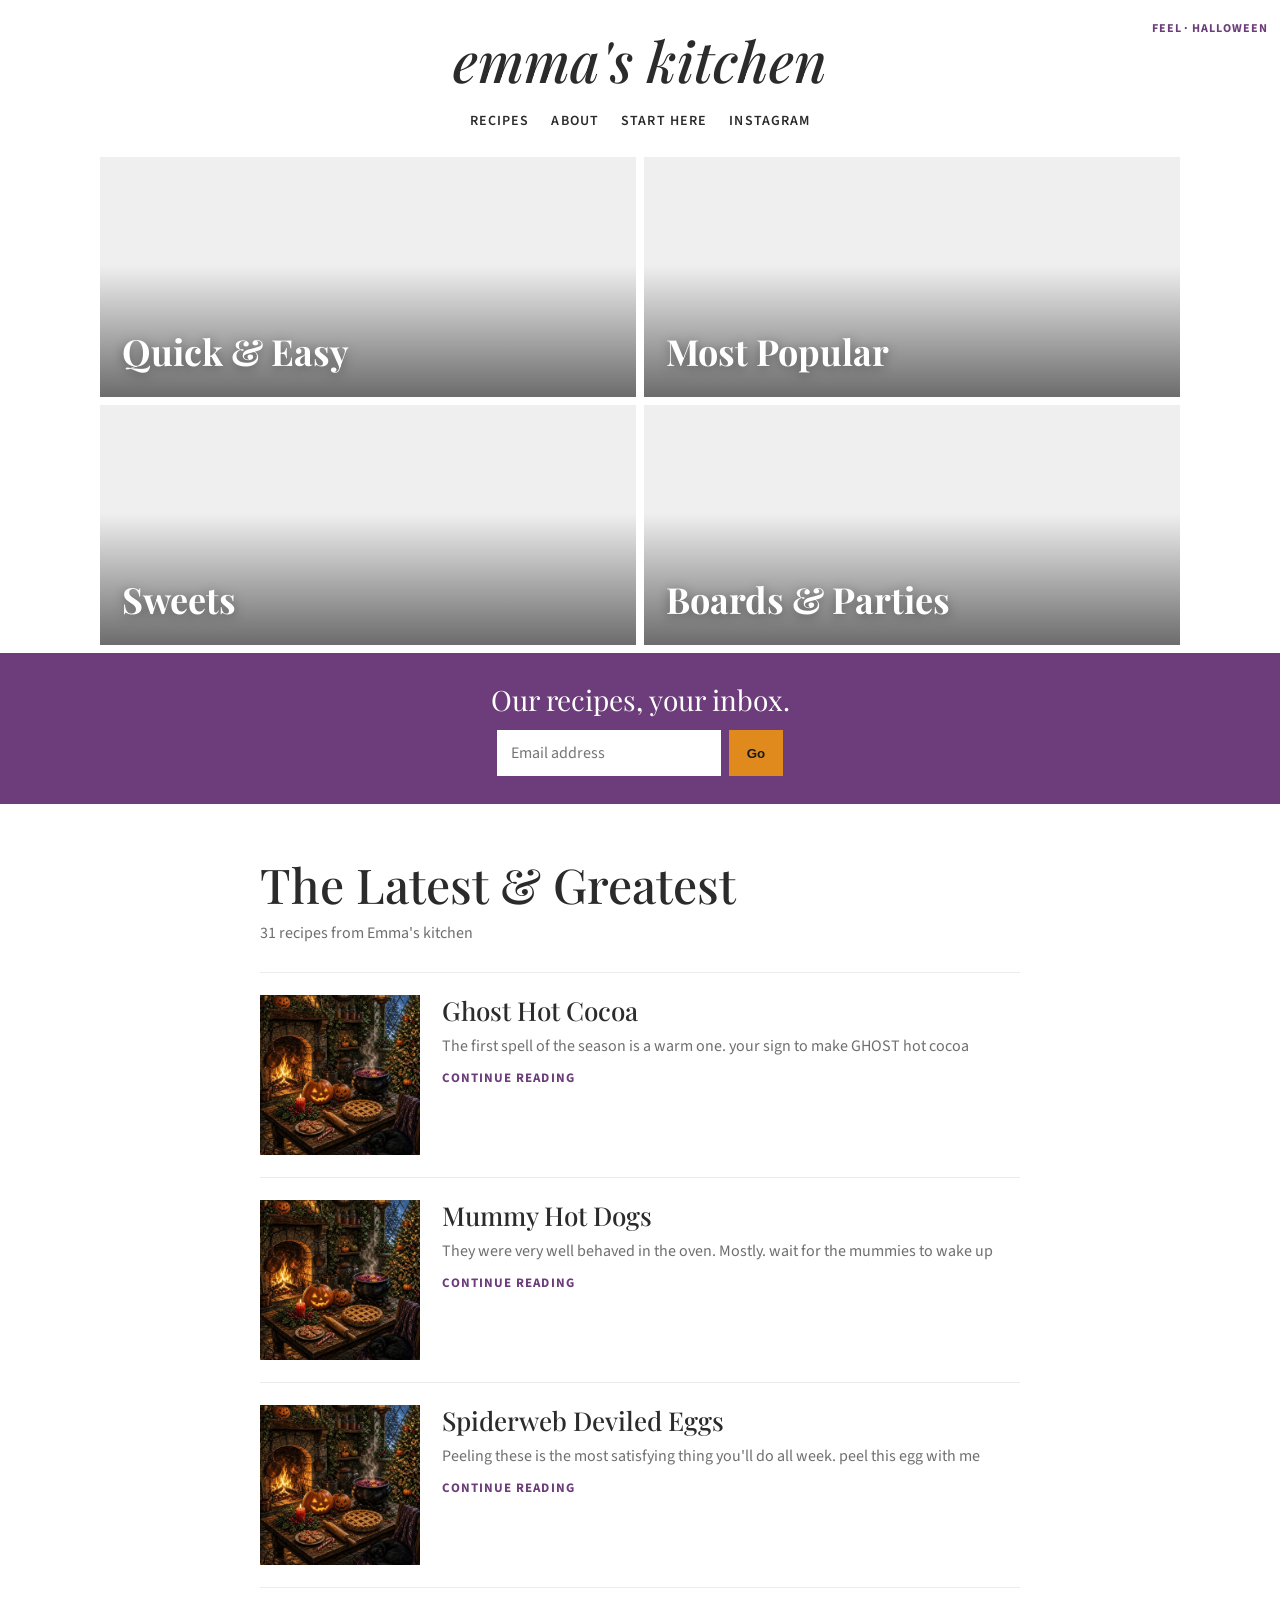
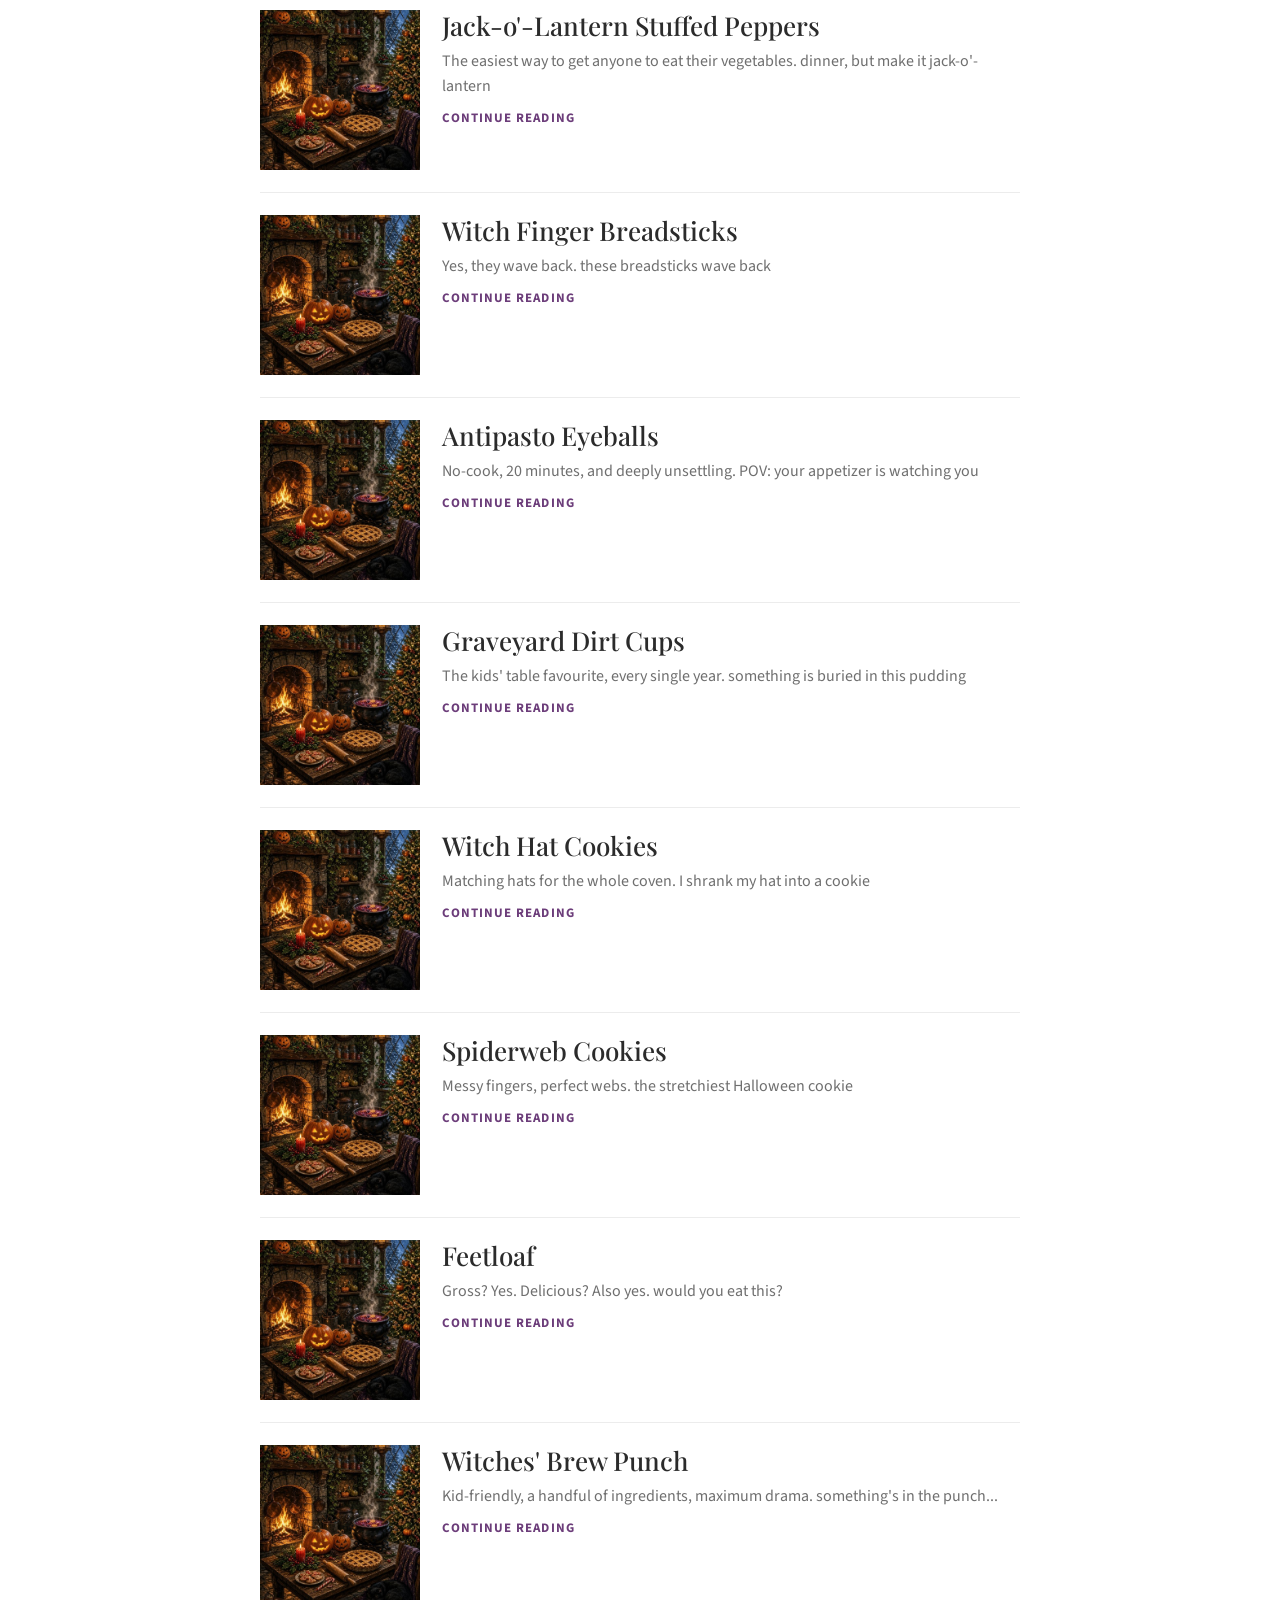
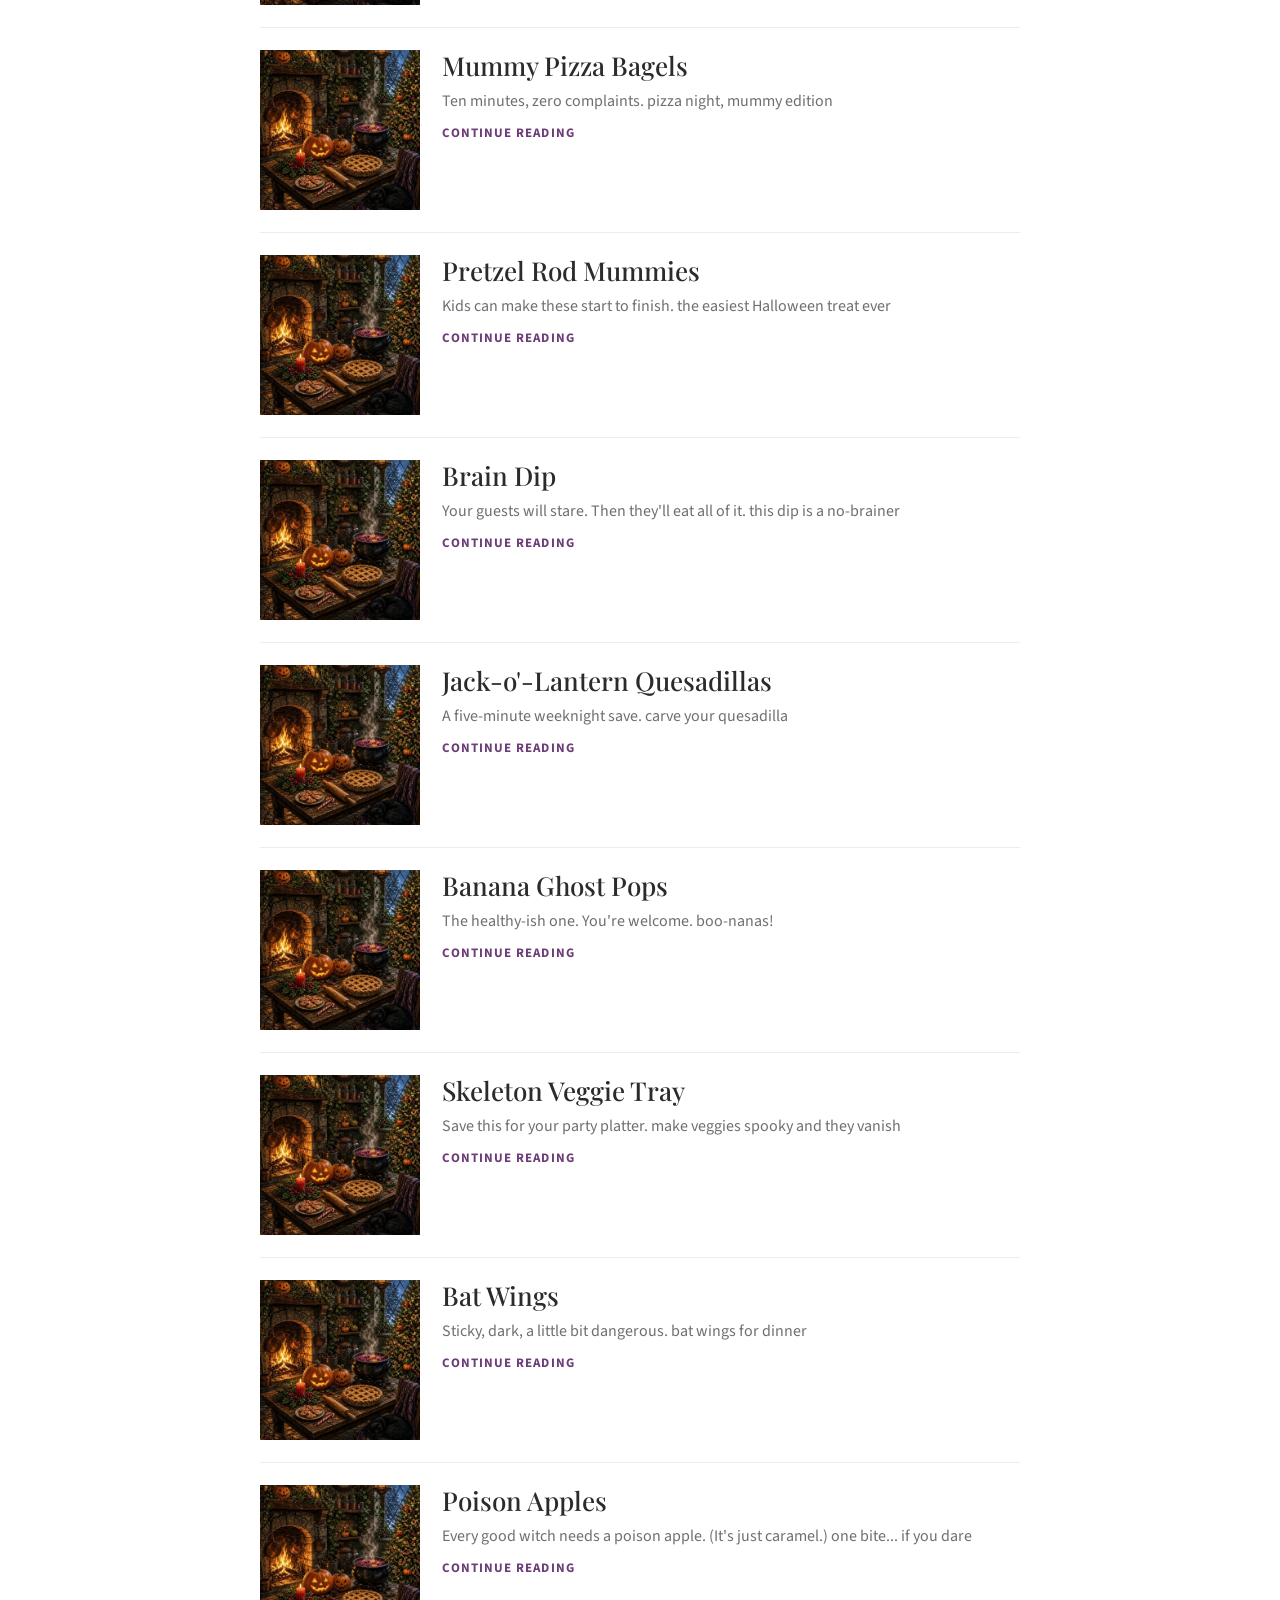
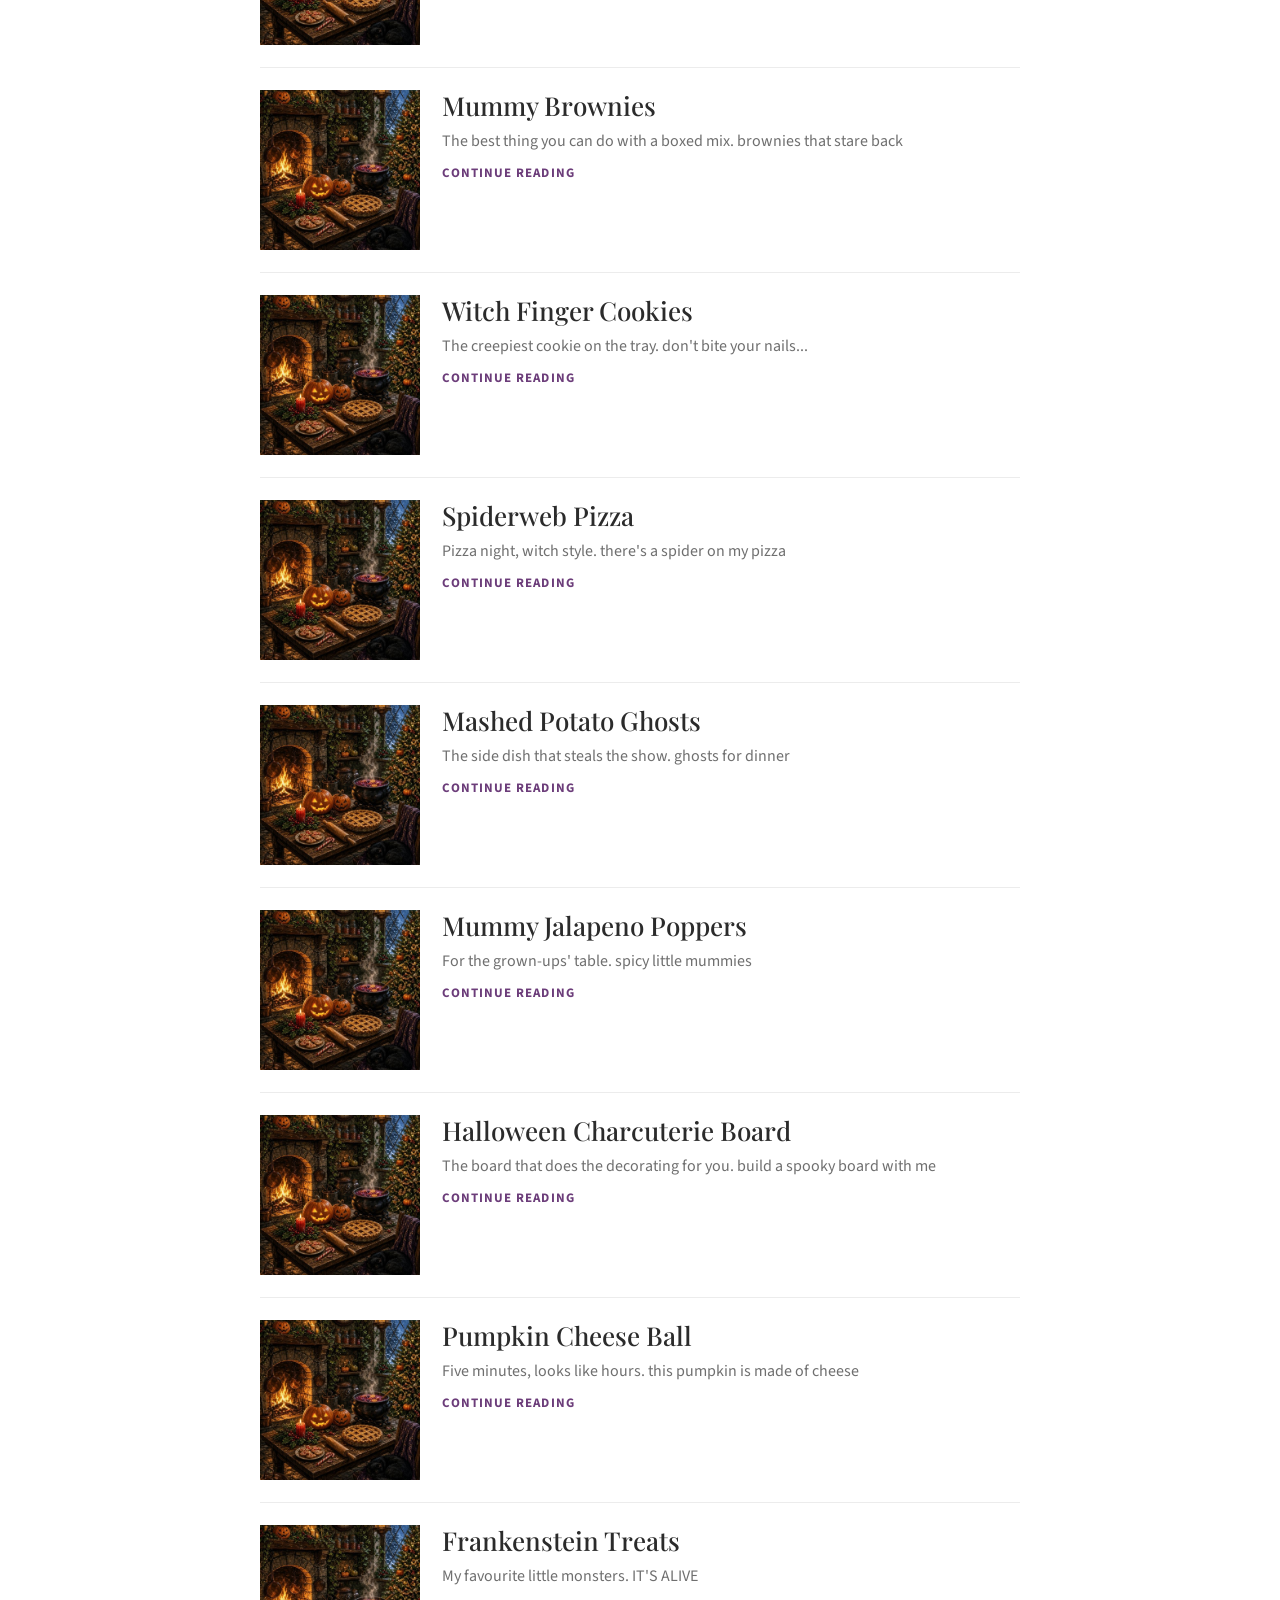
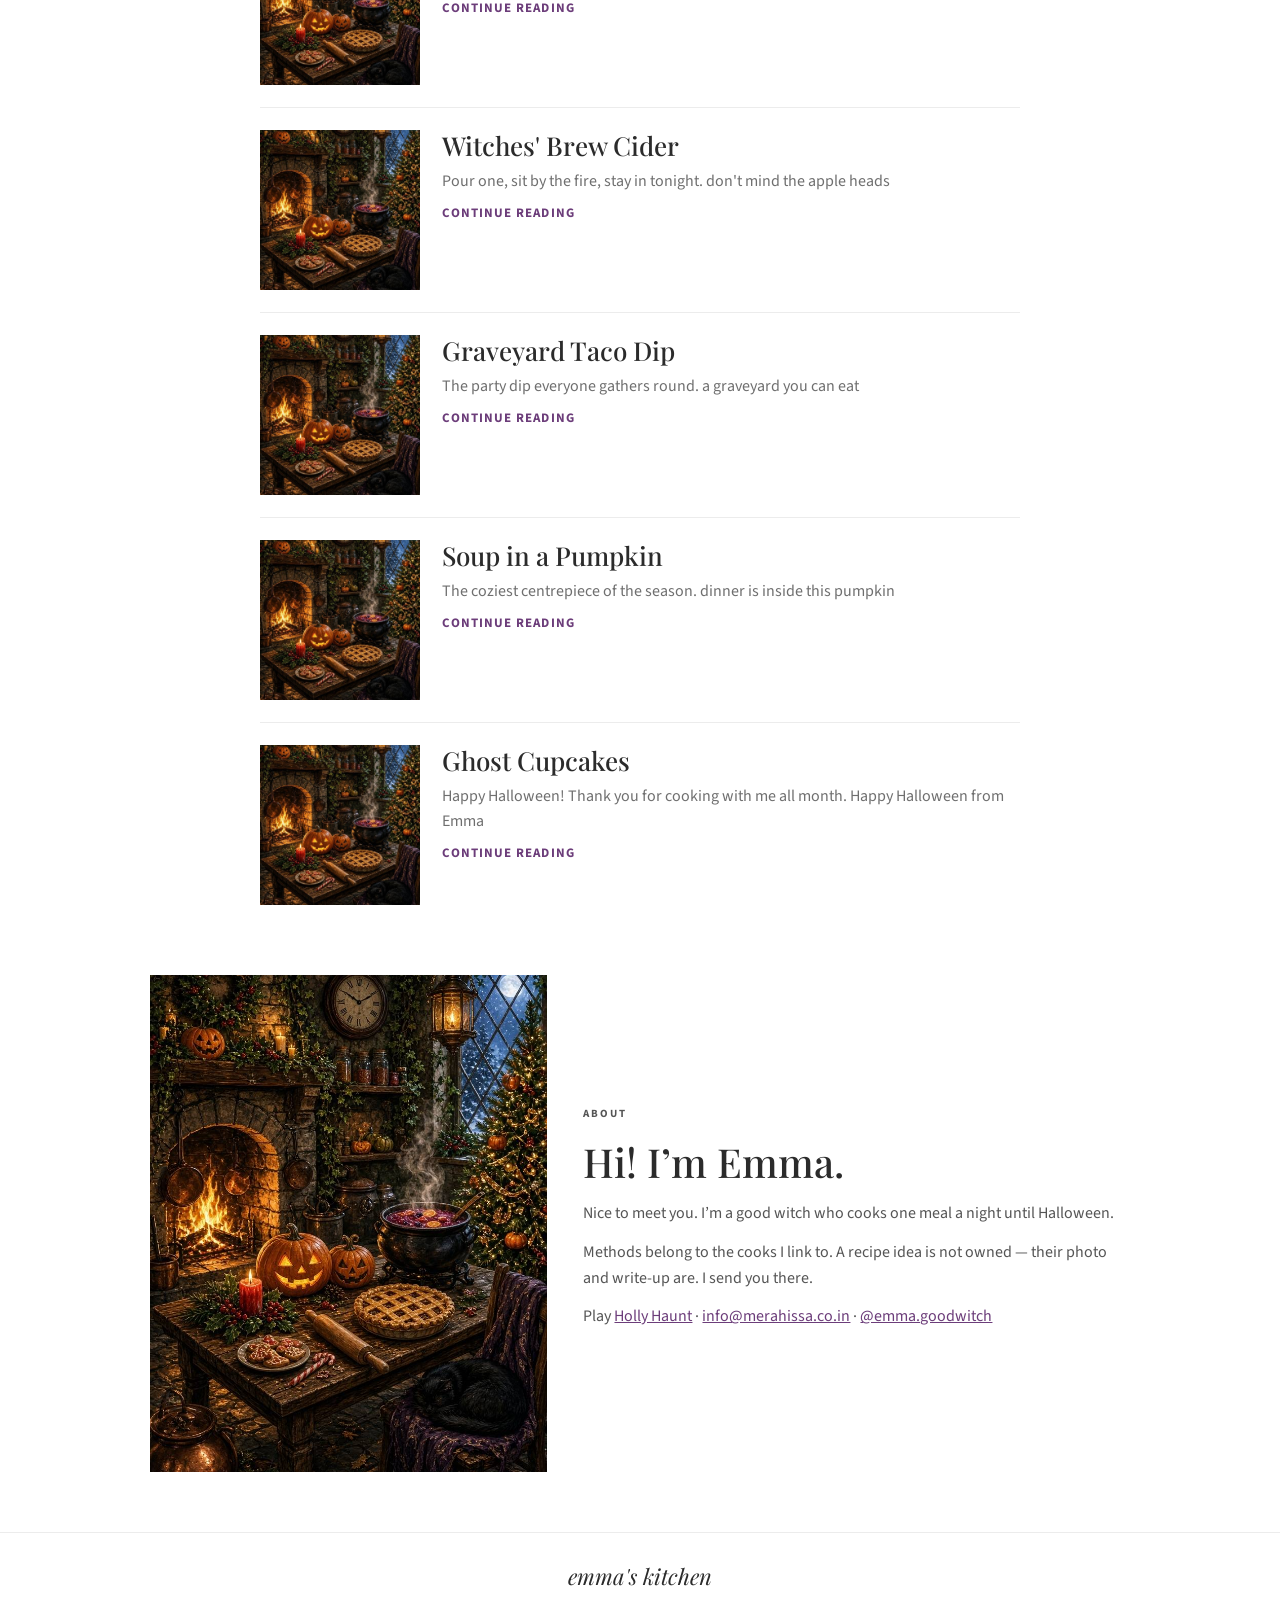
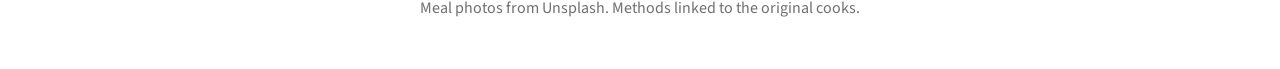
==== emma/index.html @ c233f072 "Add festive prop frame around Emma kitchen" ====
<!DOCTYPE html>
<html lang="en" data-theme="halloween">
<head>
  <meta charset="UTF-8" />
  <meta name="viewport" content="width=device-width, initial-scale=1" />
  <title>emma's kitchen</title>
  <link rel="preconnect" href="https://fonts.googleapis.com" />
  <link rel="preconnect" href="https://fonts.gstatic.com" crossorigin />
  <link href="https://fonts.googleapis.com/css2?family=Playfair+Display:ital,wght@0,500;0,700;1,500&family=Source+Sans+3:wght@400;600;700&display=swap" rel="stylesheet" />
  <link rel="stylesheet" href="styles.css" />
</head>
<body>
  <div class="frame" aria-hidden="true">
    <div class="frame-bar top" id="propTop"></div>
    <div class="frame-bar bot" id="propBot"></div>
    <div class="frame-side left" id="propL"></div>
    <div class="frame-side right" id="propR"></div>
  </div>
  <header class="site-head">
    <div class="feel-wrap" id="festive">
      <button class="feel" id="festiveBtn" type="button">Feel · <span id="festiveLabel">Halloween</span></button>
      <div class="feel-menu" id="festiveMenu"></div>
    </div>
    <a class="mark" href="#">emma's kitchen</a>
    <nav>
      <a href="#recipes">Recipes</a>
      <a href="#about">About</a>
      <a href="#start">Start Here</a>
      <a href="https://instagram.com/emma.goodwitch" target="_blank" rel="noopener">Instagram</a>
    </nav>
  </header>
  <section class="tiles" id="start">
    <button class="tile" data-cat="dinner" style="background-image:url('https://images.unsplash.com/photo-1621996346565-e3dbc646d9a9?auto=format&fit=crop&w=900&q=80')"><span>Quick & Easy</span></button>
    <button class="tile" data-cat="all" style="background-image:url('https://images.unsplash.com/photo-1476718406336-bb5a9690ee2a?auto=format&fit=crop&w=900&q=80')"><span>Most Popular</span></button>
    <button class="tile" data-cat="dessert" style="background-image:url('https://images.unsplash.com/photo-1499636136210-6f4ee915583e?auto=format&fit=crop&w=900&q=80')"><span>Sweets</span></button>
    <button class="tile" data-cat="board" style="background-image:url('https://images.unsplash.com/photo-1452195100486-9cc805987862?auto=format&fit=crop&w=900&q=80')"><span>Boards & Parties</span></button>
  </section>
  <section class="mail">
    <p>Our recipes, your inbox.</p>
    <form onsubmit="event.preventDefault(); this.querySelector('button').textContent='Saved for later';">
      <input type="email" placeholder="Email address" required />
      <button type="submit">Go</button>
    </form>
  </section>
  <main class="page" id="recipes">
    <h1>The Latest & Greatest</h1>
    <p class="lede" id="count">31 recipes from Emma's October kitchen</p>
    <div id="list"></div>
  </main>
  <section class="hi" id="about">
    <img src="../kitchen.jpg" alt="Emma in her kitchen" />
    <div>
      <p class="eyebrow">About</p>
      <h2>Hi! I’m Emma.</h2>
      <p>Nice to meet you. I’m a good witch who cooks one meal a night until Halloween.</p>
      <p>Methods belong to the cooks I link to. A recipe idea is not owned — their photo and write-up are. I send you there.</p>
      <p>Play <a href="https://isardeepg.github.io/">Holly Haunt</a> · <a href="mailto:info@merahissa.co.in">info@merahissa.co.in</a> · <a href="https://instagram.com/emma.goodwitch">@emma.goodwitch</a></p>
    </div>
  </section>
  <footer>
    <p>emma's kitchen</p>
    <p>Meal photos from Unsplash. Methods linked to the original cooks.</p>
  </footer>
  <dialog id="dlg">
    <div class="sheet">
      <button class="x" id="closeDlg" type="button">Close</button>
      <div id="dlgBody"></div>
    </div>
  </dialog>
  <script src="meals.js"></script>
  <script src="app.js"></script>
</body>
</html>
---- emma/styles.css ----
:root {
  --paper:#ffffff; --ink:#2b2b2b; --muted:#6f6f6f; --line:#ececec;
  --purple:#6c3d7a; --gold:#d4a017;
  --sans:"Source Sans 3","Helvetica Neue",sans-serif;
  --serif:"Playfair Display",Georgia,serif;
}
[data-theme="halloween"]{--purple:#6c3d7a;--gold:#e08a1e}
[data-theme="diwali"]{--purple:#8b1e1e;--gold:#e0b13a}
[data-theme="christmas"]{--purple:#1f5a3a;--gold:#c41e3a}
[data-theme="holi"]{--purple:#d11d74;--gold:#2563eb}
[data-theme="eid"]{--purple:#1f6f4a;--gold:#c9a227}
[data-theme="thanksgiving"]{--purple:#8a3e12;--gold:#c45c26}
[data-theme="newyear"]{--purple:#1b1f4a;--gold:#d4af37}
[data-theme="easter"]{--purple:#d97b93;--gold:#6a9b6a}
[data-theme="kitchen"]{--purple:#6c3d7a;--gold:#d4a017}
*{box-sizing:border-box;margin:0;padding:0}
html{scroll-behavior:smooth}
body{font-family:var(--sans);background:var(--paper);color:var(--ink)}
a{color:var(--purple)}
img{max-width:100%;display:block}
.site-head{text-align:center;padding:22px 16px 10px;position:relative}
.mark{display:inline-block;font-family:var(--serif);font-style:italic;font-size:clamp(34px,8vw,56px);font-weight:500;color:var(--ink);text-decoration:none}
nav{display:flex;justify-content:center;gap:22px;margin:14px 0 8px;flex-wrap:wrap}
nav a{color:var(--ink);text-decoration:none;font-weight:600;font-size:14px;letter-spacing:.08em;text-transform:uppercase}
.feel-wrap{position:absolute;right:12px;top:16px}
.feel{border:0;background:none;color:var(--purple);font:700 12px var(--sans);letter-spacing:.08em;text-transform:uppercase;cursor:pointer}
.feel-menu{display:none;position:absolute;right:0;top:28px;background:#fff;border:1px solid var(--line);min-width:200px;text-align:left;padding:8px;z-index:20}
.feel-wrap.open .feel-menu{display:grid}
.feel-menu button{border:0;background:none;text-align:left;padding:8px 10px;font:600 14px var(--sans);cursor:pointer}
.tiles{display:grid;grid-template-columns:1fr 1fr;gap:8px;width:min(1080px,calc(100% - 16px));margin:8px auto 0}
.tile{min-height:240px;border:0;background-size:cover;background-position:center;position:relative;cursor:pointer;color:#fff;display:flex;align-items:flex-end;padding:22px}
.tile::after{content:"";position:absolute;inset:0;background:linear-gradient(transparent 45%,rgba(0,0,0,.55))}
.tile span{position:relative;z-index:1;font-family:var(--serif);font-size:clamp(22px,4vw,36px);font-weight:700;text-shadow:0 2px 12px rgba(0,0,0,.4)}
.mail{background:var(--purple);color:#fff;text-align:center;padding:28px 16px;margin-top:8px}
.mail p{font-family:var(--serif);font-size:28px;margin-bottom:12px}
.mail form{display:flex;justify-content:center;gap:8px;flex-wrap:wrap}
.mail input{border:0;padding:12px 14px;min-width:220px;font:16px var(--sans)}
.mail button{border:0;background:var(--gold);color:#1a1a1a;font-weight:800;padding:12px 18px;cursor:pointer}
.page{width:min(760px,calc(100% - 32px));margin:48px auto}
.page h1{font-family:var(--serif);font-size:clamp(32px,6vw,48px);font-weight:500}
.lede{color:var(--muted);margin:6px 0 28px}
.row{display:grid;grid-template-columns:160px 1fr;gap:22px;padding:22px 0;border-top:1px solid var(--line)}
.thumb{width:160px;height:160px;background:url("../kitchen.jpg") center/cover}
.row h3{font-family:var(--serif);font-size:26px;font-weight:500;line-height:1.2;margin-bottom:8px}
.row p{color:var(--muted);line-height:1.55}
.more{display:inline-block;margin-top:10px;border:0;background:none;color:var(--purple);font:700 13px var(--sans);letter-spacing:.08em;text-transform:uppercase;cursor:pointer}
.hi{width:min(980px,calc(100% - 32px));margin:20px auto 60px;display:grid;grid-template-columns:.8fr 1.1fr;gap:36px;align-items:center}
.hi img{width:100%;aspect-ratio:4/5;object-fit:cover}
.eyebrow{letter-spacing:.18em;text-transform:uppercase;font-size:11px;font-weight:700;color:var(--purple)}
.hi h2{font-family:var(--serif);font-size:40px;font-weight:500;margin:6px 0 12px}
.hi p{color:#555;line-height:1.65;margin-bottom:12px}
footer{text-align:center;padding:28px 16px 50px;border-top:1px solid var(--line);color:var(--muted)}
footer p:first-child{font-family:var(--serif);font-style:italic;color:var(--ink);font-size:22px;margin-bottom:6px}
dialog{width:min(640px,calc(100vw - 20px));border:0;padding:0}
dialog::backdrop{background:rgba(0,0,0,.45)}
.sheet{padding:24px;background:#fff}
.x{float:right;border:0;background:none;color:var(--purple);font-weight:700;cursor:pointer}
@media (max-width:720px){
  .tile{min-height:170px;padding:14px}
  .row{grid-template-columns:96px 1fr;gap:14px}
  .thumb{width:96px;height:96px}
  .hi{grid-template-columns:1fr}
  .hi img{aspect-ratio:1;max-height:320px;object-position:top}
  .feel-wrap{position:static;text-align:right;margin-bottom:6px}
}
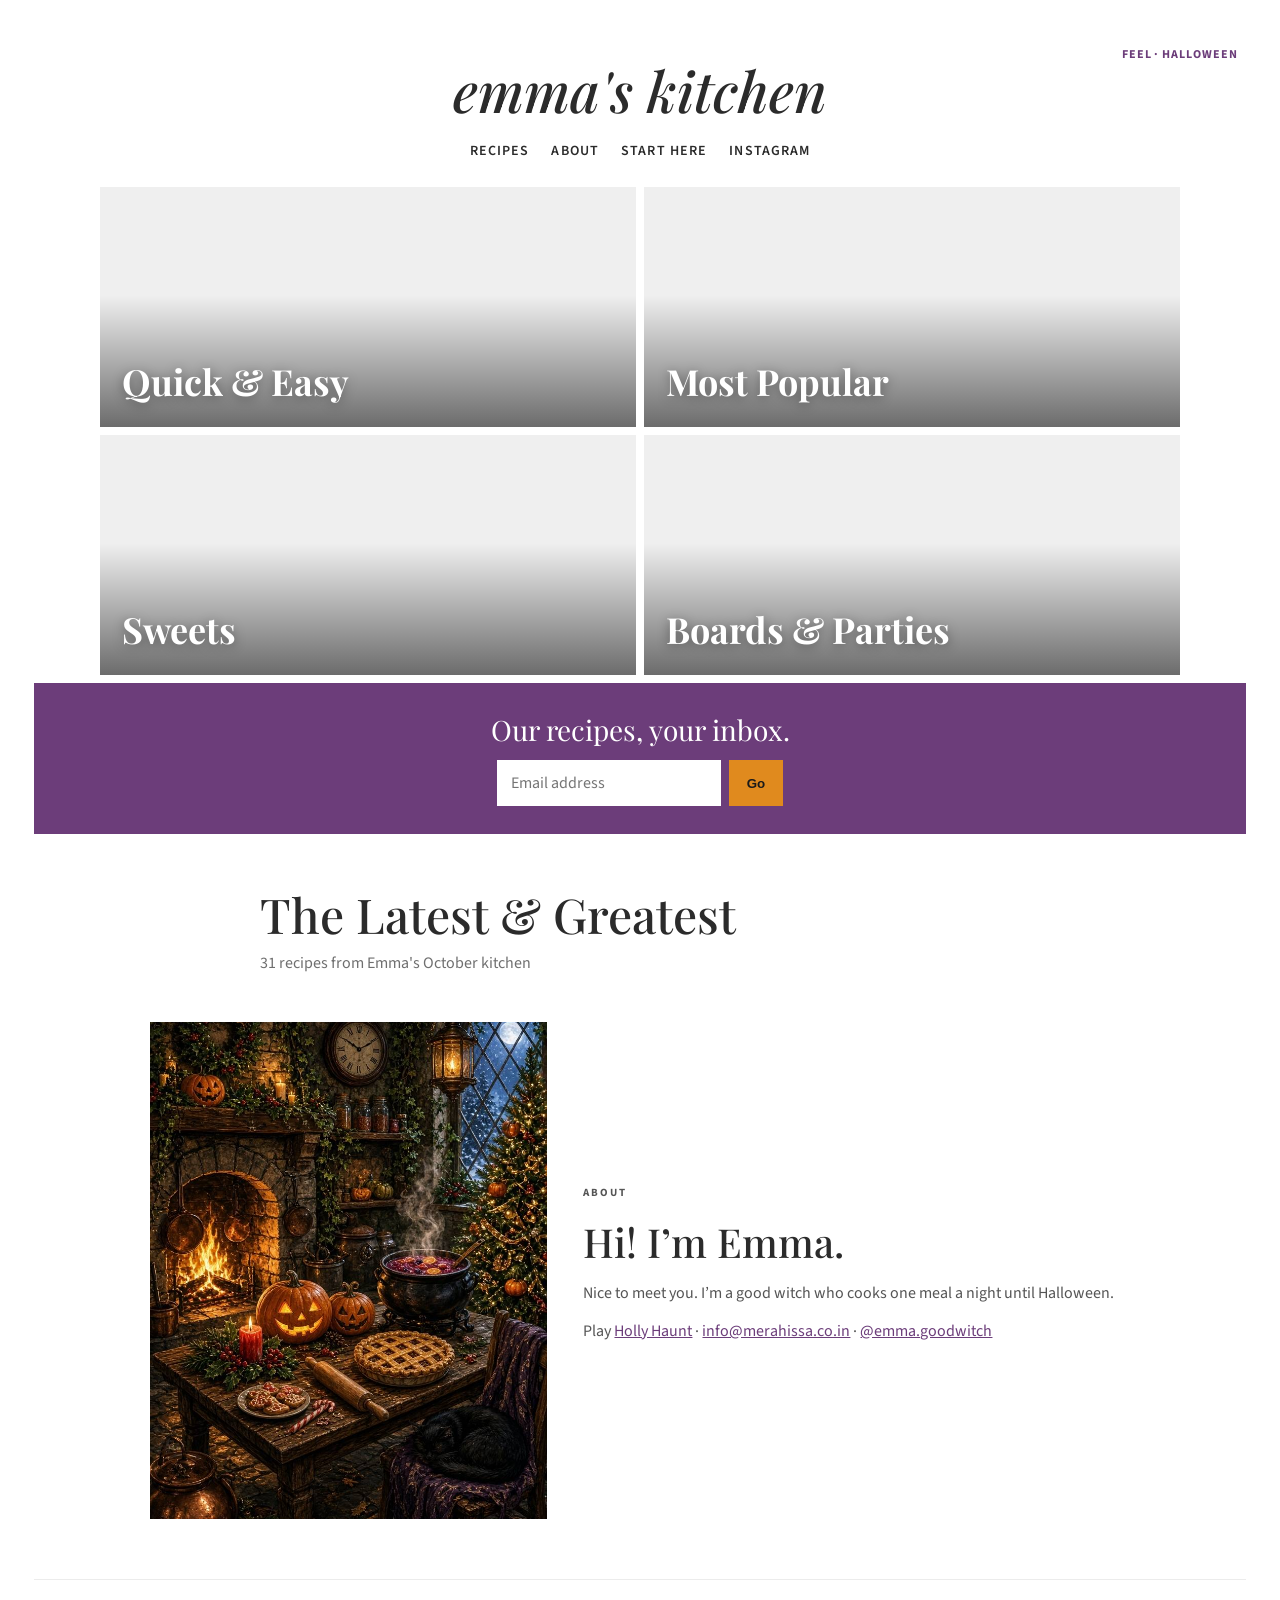
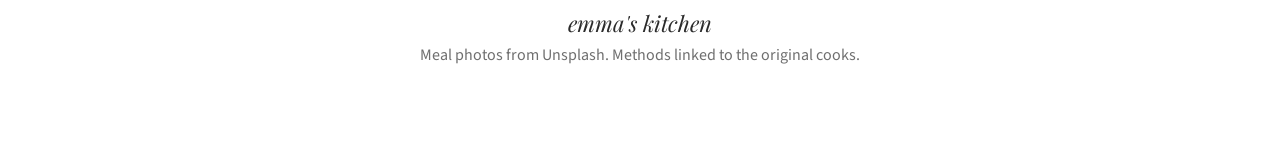
==== commit 49084b59: "Softer festive scene instead of busy borders" ====
--- a/emma/index.html
+++ b/emma/index.html
@@ -10,11 +10,12 @@
   <link rel="stylesheet" href="styles.css" />
 </head>
 <body>
-  <div class="frame" aria-hidden="true">
-    <div class="frame-bar top" id="propTop"></div>
-    <div class="frame-bar bot" id="propBot"></div>
-    <div class="frame-side left" id="propL"></div>
-    <div class="frame-side right" id="propR"></div>
+  <div class="glow" aria-hidden="true"></div>
+  <div class="scene" aria-hidden="true">
+    <span class="prop p1" id="p1"></span>
+    <span class="prop p2" id="p2"></span>
+    <span class="prop p3" id="p3"></span>
+    <span class="prop p4" id="p4"></span>
   </div>
   <header class="site-head">
     <div class="feel-wrap" id="festive">
@@ -22,6 +23,7 @@
       <div class="feel-menu" id="festiveMenu"></div>
     </div>
     <a class="mark" href="#">emma's kitchen</a>
+    <p class="ribbon" id="ribbon"></p>
     <nav>
       <a href="#recipes">Recipes</a>
       <a href="#about">About</a>
@@ -53,7 +55,6 @@
       <p class="eyebrow">About</p>
       <h2>Hi! I’m Emma.</h2>
       <p>Nice to meet you. I’m a good witch who cooks one meal a night until Halloween.</p>
-      <p>Methods belong to the cooks I link to. A recipe idea is not owned — their photo and write-up are. I send you there.</p>
       <p>Play <a href="https://isardeepg.github.io/">Holly Haunt</a> · <a href="mailto:info@merahissa.co.in">info@merahissa.co.in</a> · <a href="https://instagram.com/emma.goodwitch">@emma.goodwitch</a></p>
     </div>
   </section>
--- a/emma/styles.css
+++ b/emma/styles.css
@@ -1,9 +1,4 @@
-:root {
-  --paper:#ffffff; --ink:#2b2b2b; --muted:#6f6f6f; --line:#ececec;
-  --purple:#6c3d7a; --gold:#d4a017;
-  --sans:"Source Sans 3","Helvetica Neue",sans-serif;
-  --serif:"Playfair Display",Georgia,serif;
-}
+:root{--paper:#fff;--ink:#2b2b2b;--muted:#6f6f6f;--line:#ececec;--purple:#6c3d7a;--gold:#d4a017;--sans:"Source Sans 3","Helvetica Neue",sans-serif;--serif:"Playfair Display",Georgia,serif;--frame:34px}
 [data-theme="halloween"]{--purple:#6c3d7a;--gold:#e08a1e}
 [data-theme="diwali"]{--purple:#8b1e1e;--gold:#e0b13a}
 [data-theme="christmas"]{--purple:#1f5a3a;--gold:#c41e3a}
@@ -15,19 +10,24 @@
 [data-theme="kitchen"]{--purple:#6c3d7a;--gold:#d4a017}
 *{box-sizing:border-box;margin:0;padding:0}
 html{scroll-behavior:smooth}
-body{font-family:var(--sans);background:var(--paper);color:var(--ink)}
-a{color:var(--purple)}
-img{max-width:100%;display:block}
-.site-head{text-align:center;padding:22px 16px 10px;position:relative}
+body{font-family:var(--sans);background:var(--paper);color:var(--ink);padding:var(--frame)}
+a{color:var(--purple)}img{max-width:100%;display:block}
+.frame{pointer-events:none}
+.frame-bar,.frame-side{position:fixed;z-index:30;overflow:hidden;display:flex;align-items:center;justify-content:center;font-size:22px;letter-spacing:6px;white-space:nowrap;background:#fffdf8}
+.frame-bar.top{top:0;left:0;right:0;height:var(--frame)}
+.frame-bar.bot{bottom:0;left:0;right:0;height:var(--frame)}
+.frame-side{top:0;bottom:0;width:var(--frame);writing-mode:vertical-rl;letter-spacing:10px}
+.frame-side.left{left:0}.frame-side.right{right:0}
+.site-head{text-align:center;padding:18px 8px 10px;position:relative}
 .mark{display:inline-block;font-family:var(--serif);font-style:italic;font-size:clamp(34px,8vw,56px);font-weight:500;color:var(--ink);text-decoration:none}
 nav{display:flex;justify-content:center;gap:22px;margin:14px 0 8px;flex-wrap:wrap}
 nav a{color:var(--ink);text-decoration:none;font-weight:600;font-size:14px;letter-spacing:.08em;text-transform:uppercase}
-.feel-wrap{position:absolute;right:12px;top:16px}
+.feel-wrap{position:absolute;right:8px;top:8px}
 .feel{border:0;background:none;color:var(--purple);font:700 12px var(--sans);letter-spacing:.08em;text-transform:uppercase;cursor:pointer}
-.feel-menu{display:none;position:absolute;right:0;top:28px;background:#fff;border:1px solid var(--line);min-width:200px;text-align:left;padding:8px;z-index:20}
+.feel-menu{display:none;position:absolute;right:0;top:28px;background:#fff;border:1px solid var(--line);min-width:200px;text-align:left;padding:8px;z-index:40;pointer-events:auto}
 .feel-wrap.open .feel-menu{display:grid}
 .feel-menu button{border:0;background:none;text-align:left;padding:8px 10px;font:600 14px var(--sans);cursor:pointer}
-.tiles{display:grid;grid-template-columns:1fr 1fr;gap:8px;width:min(1080px,calc(100% - 16px));margin:8px auto 0}
+.tiles{display:grid;grid-template-columns:1fr 1fr;gap:8px;width:min(1080px,calc(100% - 8px));margin:8px auto 0}
 .tile{min-height:240px;border:0;background-size:cover;background-position:center;position:relative;cursor:pointer;color:#fff;display:flex;align-items:flex-end;padding:22px}
 .tile::after{content:"";position:absolute;inset:0;background:linear-gradient(transparent 45%,rgba(0,0,0,.55))}
 .tile span{position:relative;z-index:1;font-family:var(--serif);font-size:clamp(22px,4vw,36px);font-weight:700;text-shadow:0 2px 12px rgba(0,0,0,.4)}
@@ -36,15 +36,15 @@
 .mail form{display:flex;justify-content:center;gap:8px;flex-wrap:wrap}
 .mail input{border:0;padding:12px 14px;min-width:220px;font:16px var(--sans)}
 .mail button{border:0;background:var(--gold);color:#1a1a1a;font-weight:800;padding:12px 18px;cursor:pointer}
-.page{width:min(760px,calc(100% - 32px));margin:48px auto}
+.page{width:min(760px,calc(100% - 16px));margin:48px auto}
 .page h1{font-family:var(--serif);font-size:clamp(32px,6vw,48px);font-weight:500}
 .lede{color:var(--muted);margin:6px 0 28px}
 .row{display:grid;grid-template-columns:160px 1fr;gap:22px;padding:22px 0;border-top:1px solid var(--line)}
-.thumb{width:160px;height:160px;background:url("../kitchen.jpg") center/cover}
+.thumb{width:160px;height:160px;object-fit:cover;background:#eee}
 .row h3{font-family:var(--serif);font-size:26px;font-weight:500;line-height:1.2;margin-bottom:8px}
 .row p{color:var(--muted);line-height:1.55}
 .more{display:inline-block;margin-top:10px;border:0;background:none;color:var(--purple);font:700 13px var(--sans);letter-spacing:.08em;text-transform:uppercase;cursor:pointer}
-.hi{width:min(980px,calc(100% - 32px));margin:20px auto 60px;display:grid;grid-template-columns:.8fr 1.1fr;gap:36px;align-items:center}
+.hi{width:min(980px,calc(100% - 16px));margin:20px auto 60px;display:grid;grid-template-columns:.8fr 1.1fr;gap:36px;align-items:center}
 .hi img{width:100%;aspect-ratio:4/5;object-fit:cover}
 .eyebrow{letter-spacing:.18em;text-transform:uppercase;font-size:11px;font-weight:700;color:var(--purple)}
 .hi h2{font-family:var(--serif);font-size:40px;font-weight:500;margin:6px 0 12px}
@@ -54,12 +54,15 @@
 dialog{width:min(640px,calc(100vw - 20px));border:0;padding:0}
 dialog::backdrop{background:rgba(0,0,0,.45)}
 .sheet{padding:24px;background:#fff}
+.sheet img{width:100%;height:220px;object-fit:cover;margin:10px 0 14px}
 .x{float:right;border:0;background:none;color:var(--purple);font-weight:700;cursor:pointer}
 @media (max-width:720px){
-  .tile{min-height:170px;padding:14px}
-  .row{grid-template-columns:96px 1fr;gap:14px}
-  .thumb{width:96px;height:96px}
-  .hi{grid-template-columns:1fr}
-  .hi img{aspect-ratio:1;max-height:320px;object-position:top}
-  .feel-wrap{position:static;text-align:right;margin-bottom:6px}
+:root{--frame:26px}
+.tile{min-height:160px;padding:14px}
+.row{grid-template-columns:92px 1fr;gap:12px}
+.thumb{width:92px;height:92px}
+.hi{grid-template-columns:1fr}
+.hi img{aspect-ratio:1;max-height:300px;object-position:top}
+.feel-wrap{position:static;text-align:right;margin-bottom:6px}
+.frame-bar,.frame-side{font-size:16px;letter-spacing:4px}
 }
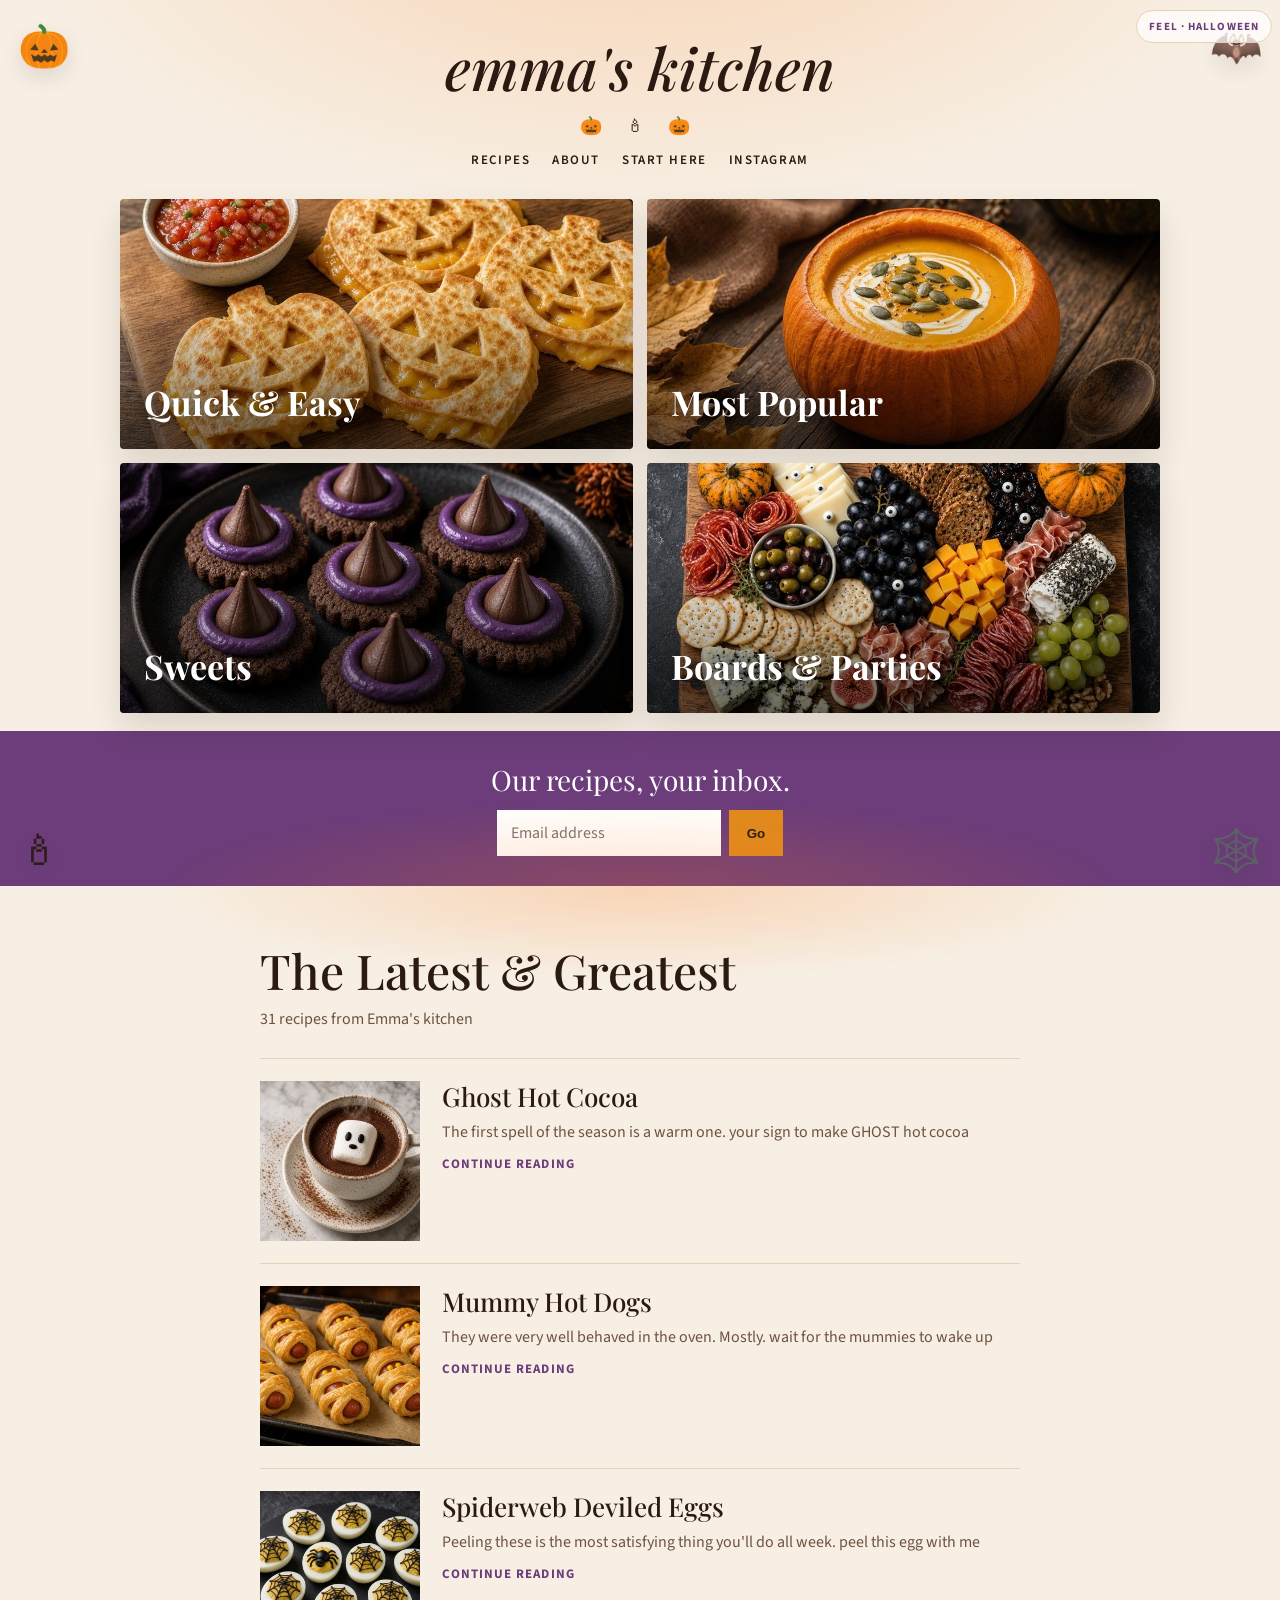
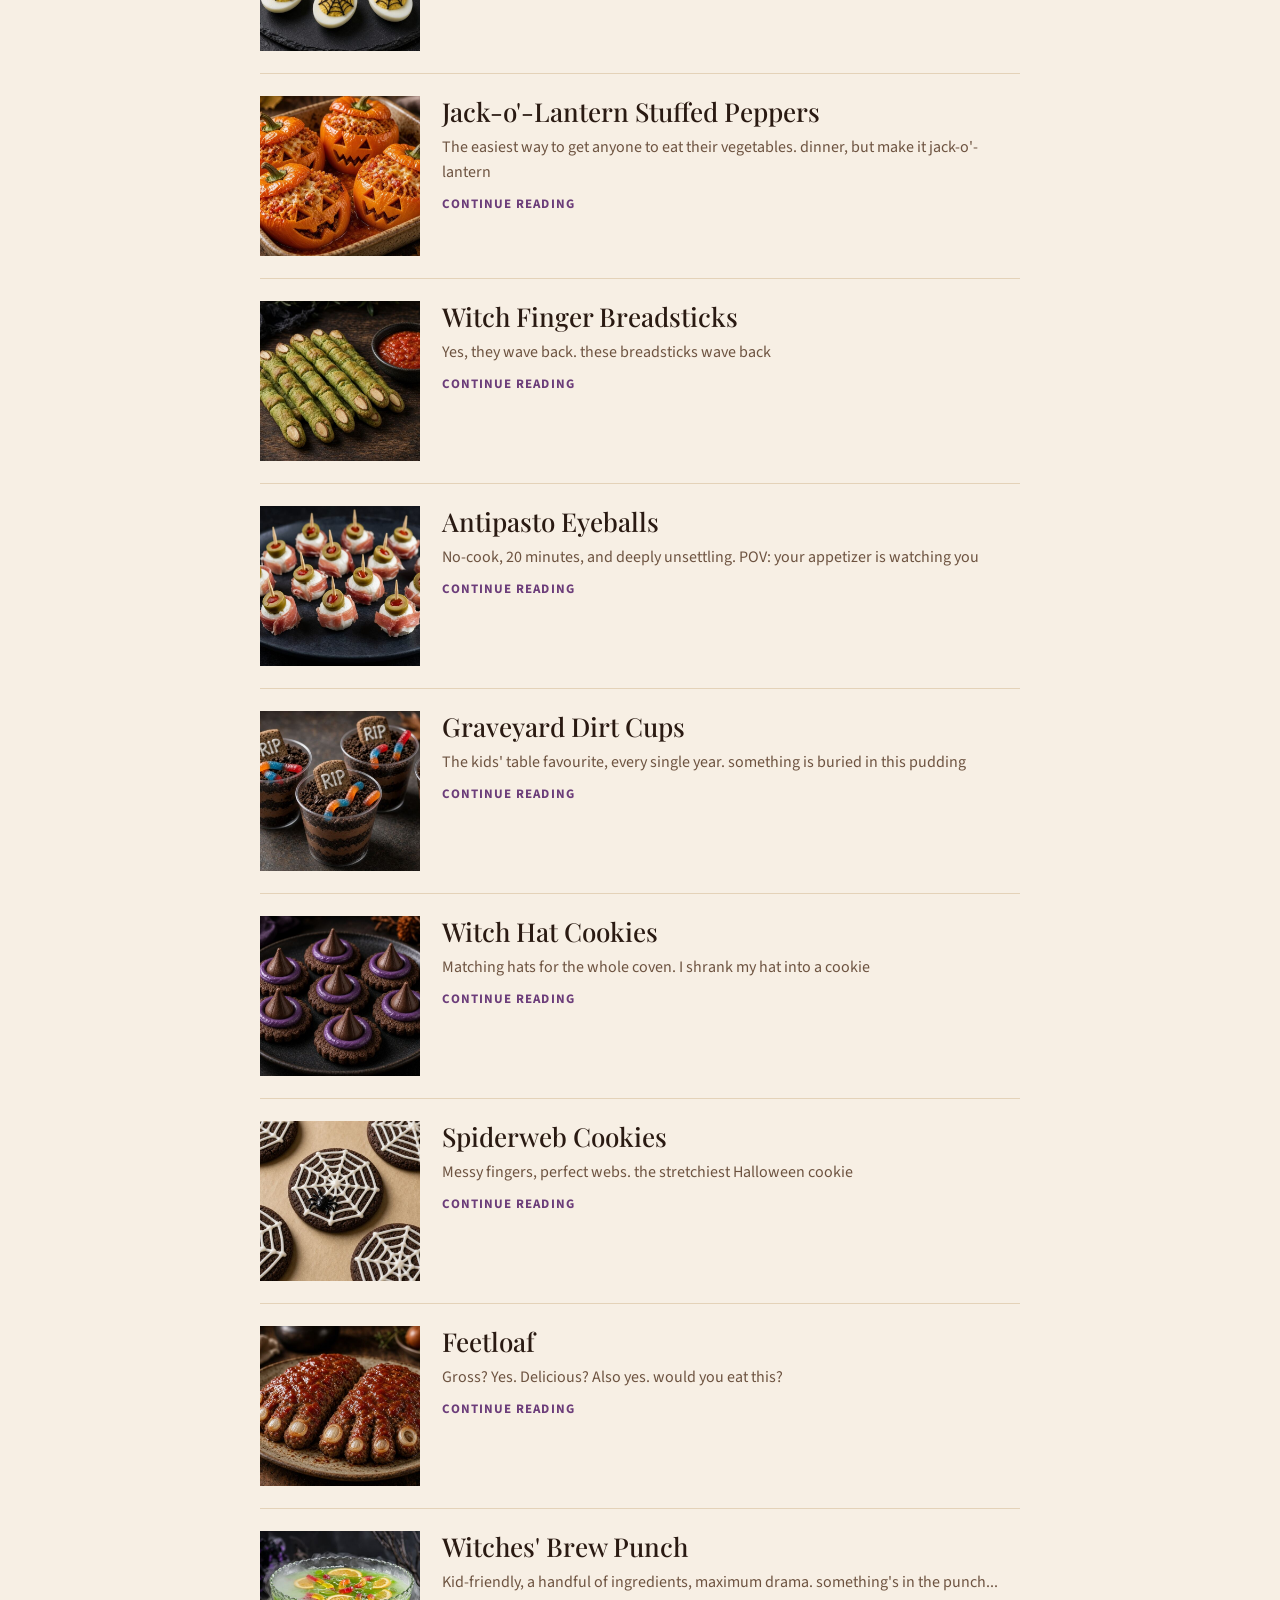
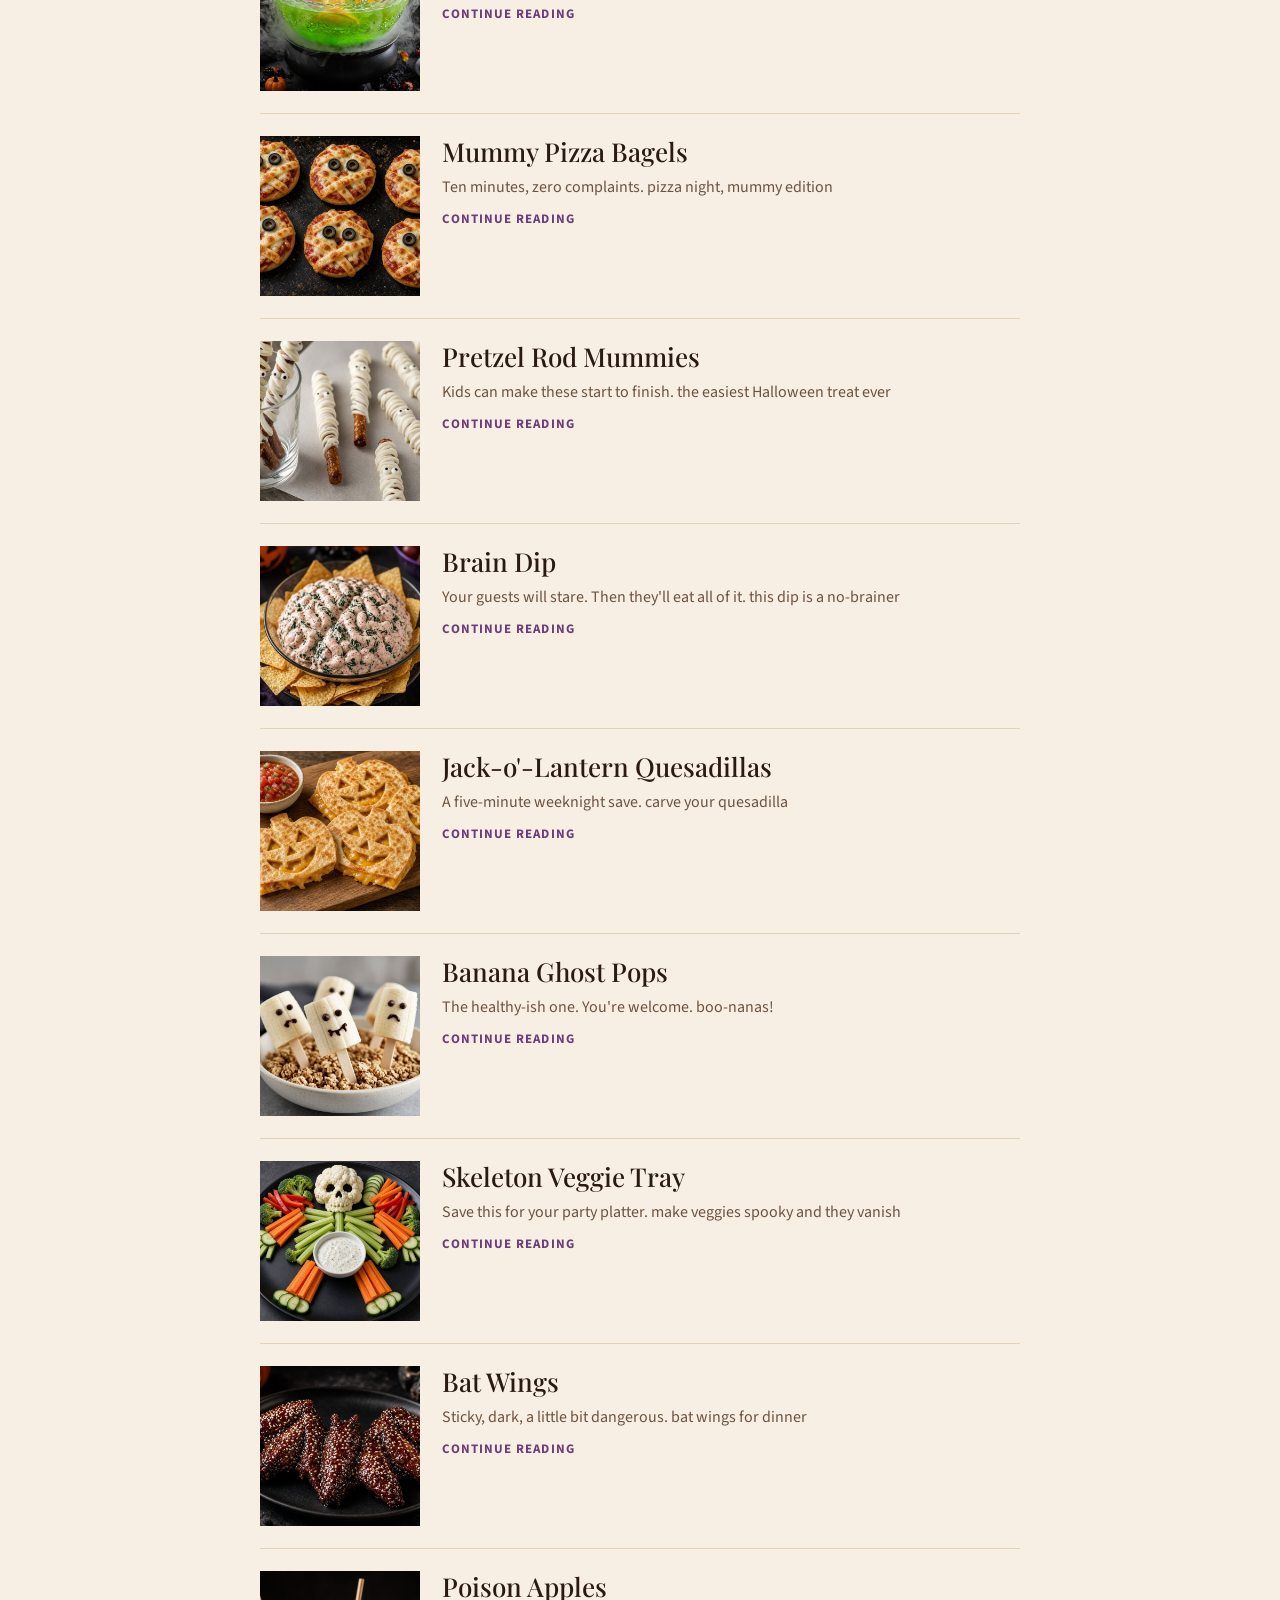
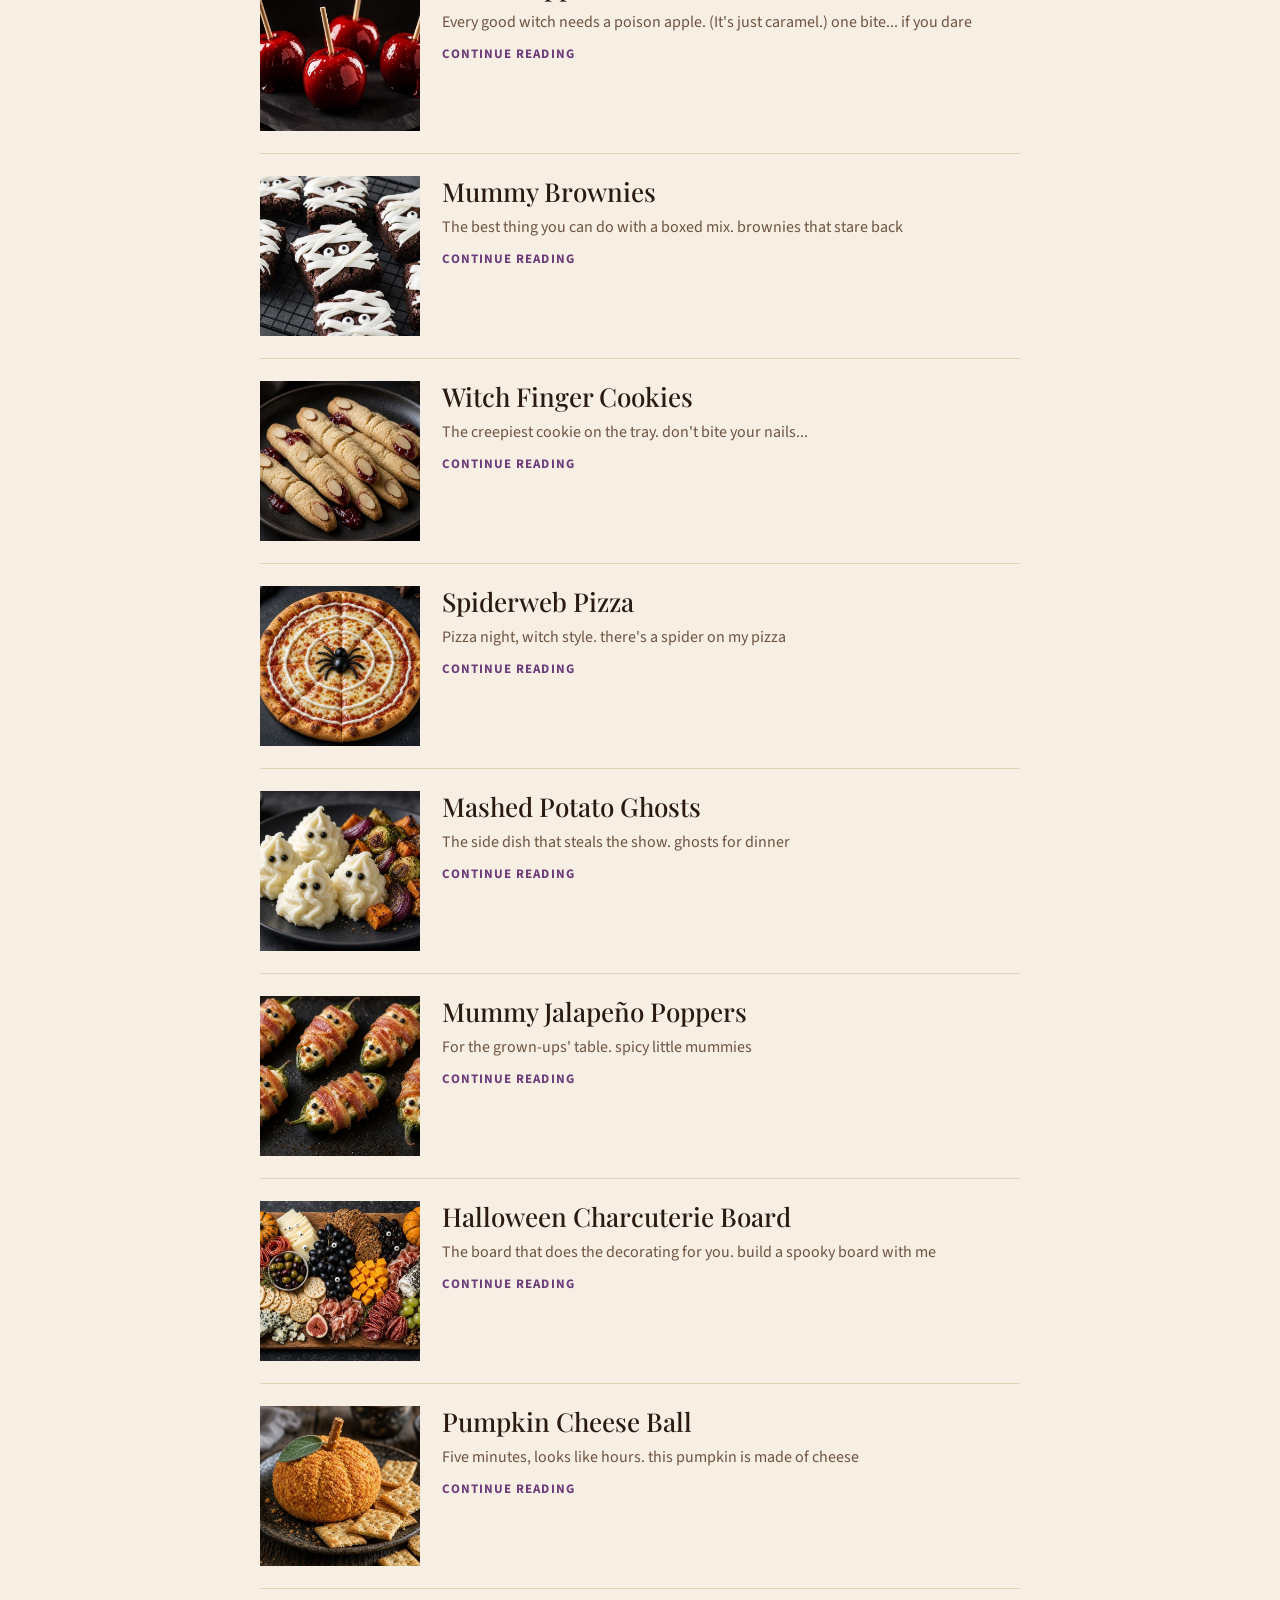
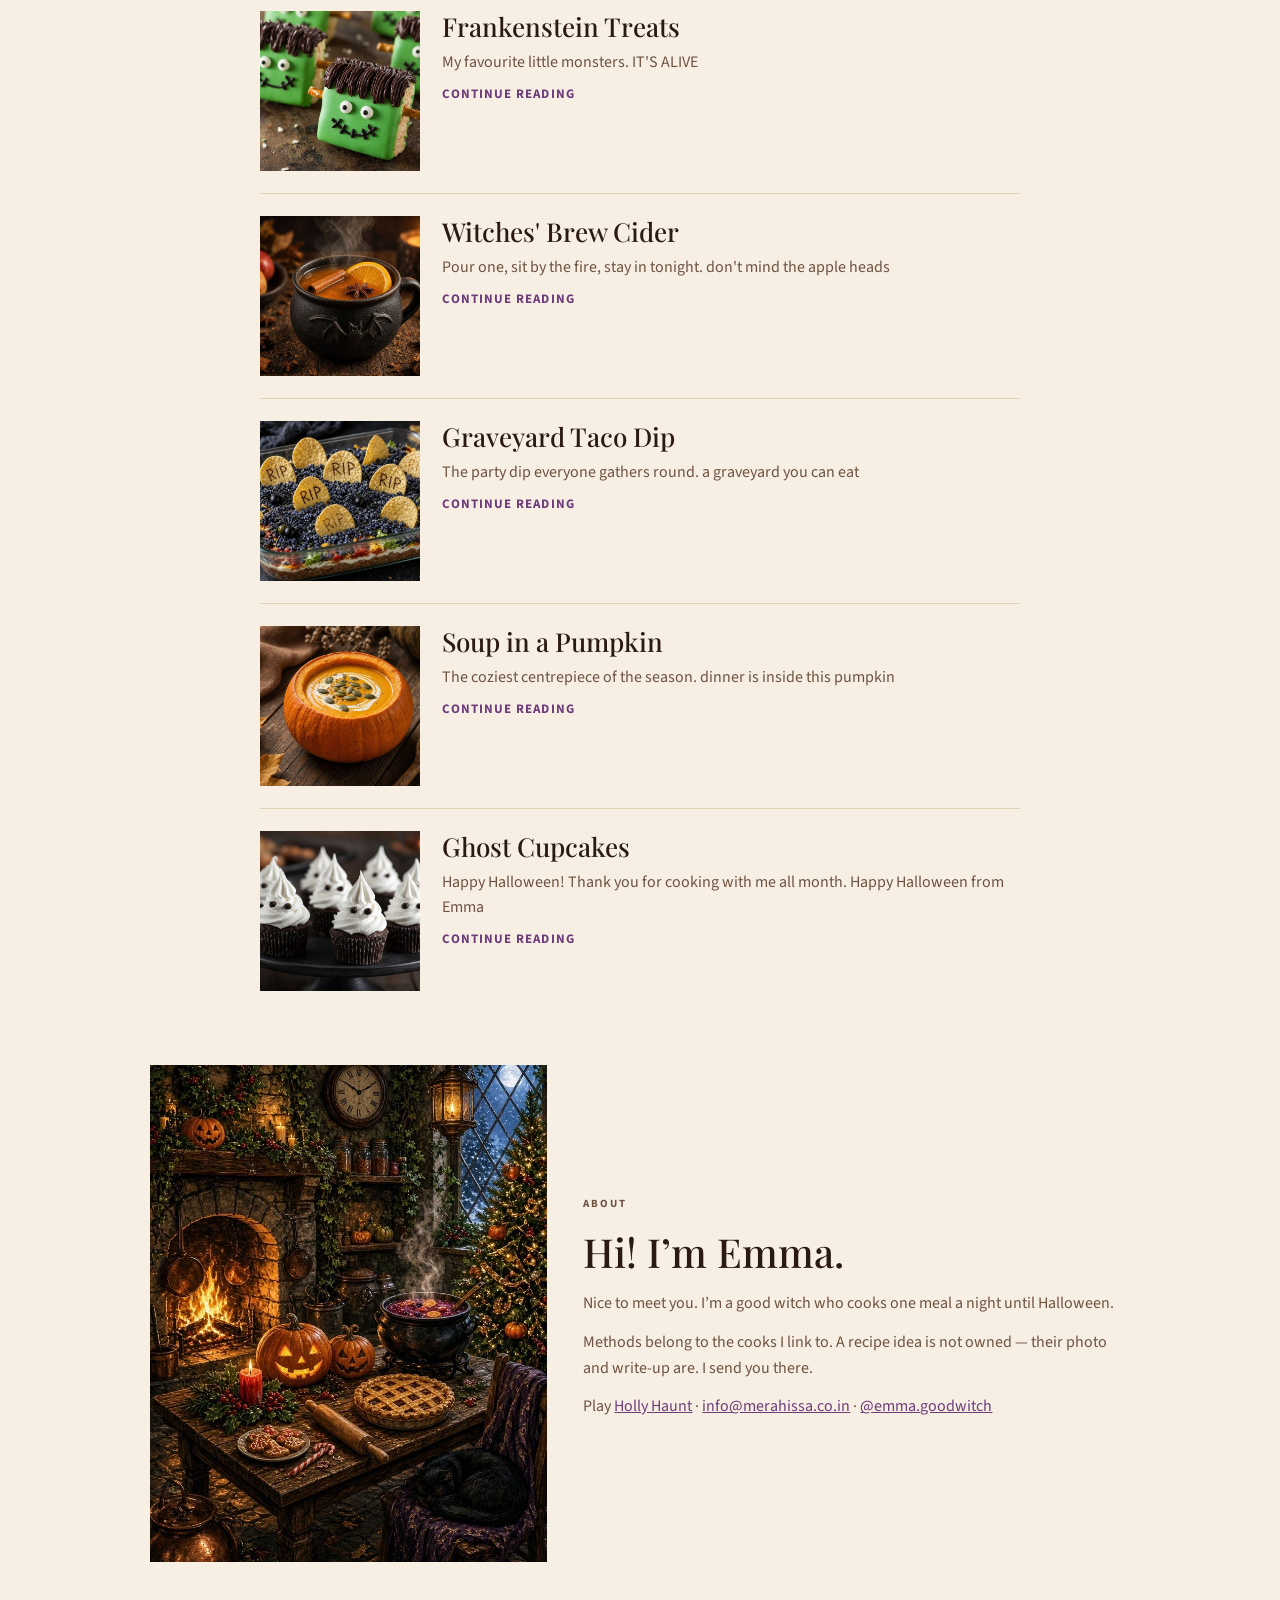
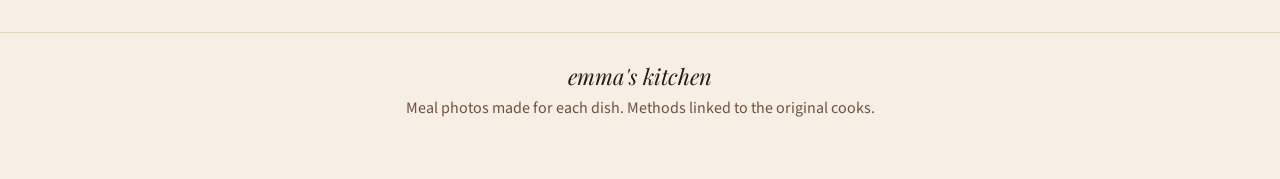
==== commit 98acaf95: "Emma kitchen: matching generated photos for all 31 meals" ====
--- a/emma/index.html
+++ b/emma/index.html
@@ -7,7 +7,7 @@
   <link rel="preconnect" href="https://fonts.googleapis.com" />
   <link rel="preconnect" href="https://fonts.gstatic.com" crossorigin />
   <link href="https://fonts.googleapis.com/css2?family=Playfair+Display:ital,wght@0,500;0,700;1,500&family=Source+Sans+3:wght@400;600;700&display=swap" rel="stylesheet" />
-  <link rel="stylesheet" href="styles.css" />
+  <link rel="stylesheet" href="styles.css?v=3" />
 </head>
 <body>
   <div class="glow" aria-hidden="true"></div>
@@ -17,6 +17,7 @@
     <span class="prop p3" id="p3"></span>
     <span class="prop p4" id="p4"></span>
   </div>
+
   <header class="site-head">
     <div class="feel-wrap" id="festive">
       <button class="feel" id="festiveBtn" type="button">Feel · <span id="festiveLabel">Halloween</span></button>
@@ -31,12 +32,14 @@
       <a href="https://instagram.com/emma.goodwitch" target="_blank" rel="noopener">Instagram</a>
     </nav>
   </header>
+
   <section class="tiles" id="start">
-    <button class="tile" data-cat="dinner" style="background-image:url('https://images.unsplash.com/photo-1621996346565-e3dbc646d9a9?auto=format&fit=crop&w=900&q=80')"><span>Quick & Easy</span></button>
-    <button class="tile" data-cat="all" style="background-image:url('https://images.unsplash.com/photo-1476718406336-bb5a9690ee2a?auto=format&fit=crop&w=900&q=80')"><span>Most Popular</span></button>
-    <button class="tile" data-cat="dessert" style="background-image:url('https://images.unsplash.com/photo-1499636136210-6f4ee915583e?auto=format&fit=crop&w=900&q=80')"><span>Sweets</span></button>
-    <button class="tile" data-cat="board" style="background-image:url('https://images.unsplash.com/photo-1452195100486-9cc805987862?auto=format&fit=crop&w=900&q=80')"><span>Boards & Parties</span></button>
+    <button class="tile" data-cat="dinner" style="background-image:url('img/meals/15.jpg?v=2')"><span>Quick & Easy</span></button>
+    <button class="tile" data-cat="all" style="background-image:url('img/meals/30.jpg?v=2')"><span>Most Popular</span></button>
+    <button class="tile" data-cat="dessert" style="background-image:url('img/meals/08.jpg?v=2')"><span>Sweets</span></button>
+    <button class="tile" data-cat="board" style="background-image:url('img/meals/25.jpg?v=2')"><span>Boards & Parties</span></button>
   </section>
+
   <section class="mail">
     <p>Our recipes, your inbox.</p>
     <form onsubmit="event.preventDefault(); this.querySelector('button').textContent='Saved for later';">
@@ -44,31 +47,36 @@
       <button type="submit">Go</button>
     </form>
   </section>
+
   <main class="page" id="recipes">
     <h1>The Latest & Greatest</h1>
     <p class="lede" id="count">31 recipes from Emma's October kitchen</p>
     <div id="list"></div>
   </main>
+
   <section class="hi" id="about">
     <img src="../kitchen.jpg" alt="Emma in her kitchen" />
     <div>
       <p class="eyebrow">About</p>
       <h2>Hi! I’m Emma.</h2>
       <p>Nice to meet you. I’m a good witch who cooks one meal a night until Halloween.</p>
+      <p>Methods belong to the cooks I link to. A recipe idea is not owned — their photo and write-up are. I send you there.</p>
       <p>Play <a href="https://isardeepg.github.io/">Holly Haunt</a> · <a href="mailto:info@merahissa.co.in">info@merahissa.co.in</a> · <a href="https://instagram.com/emma.goodwitch">@emma.goodwitch</a></p>
     </div>
   </section>
+
   <footer>
     <p>emma's kitchen</p>
-    <p>Meal photos from Unsplash. Methods linked to the original cooks.</p>
+    <p>Meal photos made for each dish. Methods linked to the original cooks.</p>
   </footer>
+
   <dialog id="dlg">
     <div class="sheet">
       <button class="x" id="closeDlg" type="button">Close</button>
       <div id="dlgBody"></div>
     </div>
   </dialog>
-  <script src="meals.js"></script>
-  <script src="app.js"></script>
+  <script src="meals.js?v=3"></script>
+  <script src="app.js?v=3"></script>
 </body>
-</html>+</html>
--- a/emma/styles.css
+++ b/emma/styles.css
@@ -1,68 +1,195 @@
-:root{--paper:#fff;--ink:#2b2b2b;--muted:#6f6f6f;--line:#ececec;--purple:#6c3d7a;--gold:#d4a017;--sans:"Source Sans 3","Helvetica Neue",sans-serif;--serif:"Playfair Display",Georgia,serif;--frame:34px}
-[data-theme="halloween"]{--purple:#6c3d7a;--gold:#e08a1e}
-[data-theme="diwali"]{--purple:#8b1e1e;--gold:#e0b13a}
-[data-theme="christmas"]{--purple:#1f5a3a;--gold:#c41e3a}
-[data-theme="holi"]{--purple:#d11d74;--gold:#2563eb}
-[data-theme="eid"]{--purple:#1f6f4a;--gold:#c9a227}
-[data-theme="thanksgiving"]{--purple:#8a3e12;--gold:#c45c26}
-[data-theme="newyear"]{--purple:#1b1f4a;--gold:#d4af37}
-[data-theme="easter"]{--purple:#d97b93;--gold:#6a9b6a}
-[data-theme="kitchen"]{--purple:#6c3d7a;--gold:#d4a017}
-*{box-sizing:border-box;margin:0;padding:0}
-html{scroll-behavior:smooth}
-body{font-family:var(--sans);background:var(--paper);color:var(--ink);padding:var(--frame)}
-a{color:var(--purple)}img{max-width:100%;display:block}
-.frame{pointer-events:none}
-.frame-bar,.frame-side{position:fixed;z-index:30;overflow:hidden;display:flex;align-items:center;justify-content:center;font-size:22px;letter-spacing:6px;white-space:nowrap;background:#fffdf8}
-.frame-bar.top{top:0;left:0;right:0;height:var(--frame)}
-.frame-bar.bot{bottom:0;left:0;right:0;height:var(--frame)}
-.frame-side{top:0;bottom:0;width:var(--frame);writing-mode:vertical-rl;letter-spacing:10px}
-.frame-side.left{left:0}.frame-side.right{right:0}
-.site-head{text-align:center;padding:18px 8px 10px;position:relative}
-.mark{display:inline-block;font-family:var(--serif);font-style:italic;font-size:clamp(34px,8vw,56px);font-weight:500;color:var(--ink);text-decoration:none}
-nav{display:flex;justify-content:center;gap:22px;margin:14px 0 8px;flex-wrap:wrap}
-nav a{color:var(--ink);text-decoration:none;font-weight:600;font-size:14px;letter-spacing:.08em;text-transform:uppercase}
-.feel-wrap{position:absolute;right:8px;top:8px}
-.feel{border:0;background:none;color:var(--purple);font:700 12px var(--sans);letter-spacing:.08em;text-transform:uppercase;cursor:pointer}
-.feel-menu{display:none;position:absolute;right:0;top:28px;background:#fff;border:1px solid var(--line);min-width:200px;text-align:left;padding:8px;z-index:40;pointer-events:auto}
-.feel-wrap.open .feel-menu{display:grid}
-.feel-menu button{border:0;background:none;text-align:left;padding:8px 10px;font:600 14px var(--sans);cursor:pointer}
-.tiles{display:grid;grid-template-columns:1fr 1fr;gap:8px;width:min(1080px,calc(100% - 8px));margin:8px auto 0}
-.tile{min-height:240px;border:0;background-size:cover;background-position:center;position:relative;cursor:pointer;color:#fff;display:flex;align-items:flex-end;padding:22px}
-.tile::after{content:"";position:absolute;inset:0;background:linear-gradient(transparent 45%,rgba(0,0,0,.55))}
-.tile span{position:relative;z-index:1;font-family:var(--serif);font-size:clamp(22px,4vw,36px);font-weight:700;text-shadow:0 2px 12px rgba(0,0,0,.4)}
-.mail{background:var(--purple);color:#fff;text-align:center;padding:28px 16px;margin-top:8px}
-.mail p{font-family:var(--serif);font-size:28px;margin-bottom:12px}
-.mail form{display:flex;justify-content:center;gap:8px;flex-wrap:wrap}
-.mail input{border:0;padding:12px 14px;min-width:220px;font:16px var(--sans)}
-.mail button{border:0;background:var(--gold);color:#1a1a1a;font-weight:800;padding:12px 18px;cursor:pointer}
-.page{width:min(760px,calc(100% - 16px));margin:48px auto}
-.page h1{font-family:var(--serif);font-size:clamp(32px,6vw,48px);font-weight:500}
-.lede{color:var(--muted);margin:6px 0 28px}
-.row{display:grid;grid-template-columns:160px 1fr;gap:22px;padding:22px 0;border-top:1px solid var(--line)}
-.thumb{width:160px;height:160px;object-fit:cover;background:#eee}
-.row h3{font-family:var(--serif);font-size:26px;font-weight:500;line-height:1.2;margin-bottom:8px}
-.row p{color:var(--muted);line-height:1.55}
-.more{display:inline-block;margin-top:10px;border:0;background:none;color:var(--purple);font:700 13px var(--sans);letter-spacing:.08em;text-transform:uppercase;cursor:pointer}
-.hi{width:min(980px,calc(100% - 16px));margin:20px auto 60px;display:grid;grid-template-columns:.8fr 1.1fr;gap:36px;align-items:center}
-.hi img{width:100%;aspect-ratio:4/5;object-fit:cover}
-.eyebrow{letter-spacing:.18em;text-transform:uppercase;font-size:11px;font-weight:700;color:var(--purple)}
-.hi h2{font-family:var(--serif);font-size:40px;font-weight:500;margin:6px 0 12px}
-.hi p{color:#555;line-height:1.65;margin-bottom:12px}
-footer{text-align:center;padding:28px 16px 50px;border-top:1px solid var(--line);color:var(--muted)}
-footer p:first-child{font-family:var(--serif);font-style:italic;color:var(--ink);font-size:22px;margin-bottom:6px}
-dialog{width:min(640px,calc(100vw - 20px));border:0;padding:0}
-dialog::backdrop{background:rgba(0,0,0,.45)}
-.sheet{padding:24px;background:#fff}
-.sheet img{width:100%;height:220px;object-fit:cover;margin:10px 0 14px}
-.x{float:right;border:0;background:none;color:var(--purple);font-weight:700;cursor:pointer}
-@media (max-width:720px){
-:root{--frame:26px}
-.tile{min-height:160px;padding:14px}
-.row{grid-template-columns:92px 1fr;gap:12px}
-.thumb{width:92px;height:92px}
-.hi{grid-template-columns:1fr}
-.hi img{aspect-ratio:1;max-height:300px;object-position:top}
-.feel-wrap{position:static;text-align:right;margin-bottom:6px}
-.frame-bar,.frame-side{font-size:16px;letter-spacing:4px}
-}+:root {
+  --paper: #fffaf4;
+  --ink: #2a221c;
+  --muted: #6d6156;
+  --line: #eadfce;
+  --purple: #6c3d7a;
+  --gold: #d4a017;
+  --glow: rgba(224, 138, 30, .18);
+  --sans: "Source Sans 3", "Helvetica Neue", sans-serif;
+  --serif: "Playfair Display", Georgia, serif;
+}
+[data-theme="halloween"] {
+  --paper: #f7efe4; --ink: #2a1a12; --muted: #6d5340; --line: #e4d2b8;
+  --purple: #6c3d7a; --gold: #e08a1e; --glow: rgba(255, 122, 24, .22);
+}
+[data-theme="diwali"] {
+  --paper: #fff6e8; --ink: #3a1608; --muted: #8a5a2a; --line: #f0d7a8;
+  --purple: #9a1c1c; --gold: #e0b13a; --glow: rgba(224, 177, 58, .28);
+}
+[data-theme="christmas"] {
+  --paper: #f4f7f3; --ink: #16301f; --muted: #4d6556; --line: #d5e0d6;
+  --purple: #1f5a3a; --gold: #c41e3a; --glow: rgba(31, 90, 58, .16);
+}
+[data-theme="holi"] {
+  --paper: #fff7fb; --ink: #3a1230; --muted: #7a4a68; --line: #f3d4e4;
+  --purple: #d11d74; --gold: #2563eb; --glow: rgba(209, 29, 116, .16);
+}
+[data-theme="eid"] {
+  --paper: #f4f7f2; --ink: #14301f; --muted: #4e6a56; --line: #d4e0d2;
+  --purple: #1f6f4a; --gold: #c9a227; --glow: rgba(201, 162, 39, .2);
+}
+[data-theme="thanksgiving"] {
+  --paper: #f8f0e4; --ink: #3a2010; --muted: #7a5a38; --line: #e6d2b4;
+  --purple: #8a3e12; --gold: #c45c26; --glow: rgba(196, 92, 38, .2);
+}
+[data-theme="newyear"] {
+  --paper: #f3f4f8; --ink: #16182a; --muted: #5a5e78; --line: #d8dbe8;
+  --purple: #1b1f4a; --gold: #d4af37; --glow: rgba(212, 175, 55, .2);
+}
+[data-theme="easter"] {
+  --paper: #fbf8f1; --ink: #2a3324; --muted: #66705c; --line: #e4ead8;
+  --purple: #d97b93; --gold: #6a9b6a; --glow: rgba(217, 123, 147, .16);
+}
+[data-theme="kitchen"] {
+  --paper: #fffaf4; --ink: #2a221c; --muted: #6d6156; --line: #eadfce;
+  --purple: #6c3d7a; --gold: #d4a017; --glow: rgba(212, 160, 23, .14);
+}
+
+* { box-sizing: border-box; margin: 0; padding: 0; }
+html { scroll-behavior: smooth; }
+body {
+  font-family: var(--sans);
+  background:
+    radial-gradient(900px 420px at 50% -80px, var(--glow), transparent 70%),
+    var(--paper);
+  color: var(--ink);
+  min-height: 100vh;
+  transition: background .4s, color .35s;
+}
+a { color: var(--purple); }
+img { max-width: 100%; display: block; }
+
+.glow {
+  pointer-events: none;
+  position: fixed; inset: auto 12% -80px;
+  height: 180px;
+  background: radial-gradient(ellipse at center, var(--glow), transparent 70%);
+  z-index: 0;
+}
+
+.scene { pointer-events: none; }
+.prop {
+  position: fixed; z-index: 5;
+  font-size: 42px;
+  filter: drop-shadow(0 8px 12px rgba(0,0,0,.12));
+  opacity: .92;
+}
+.p1 { top: 18px; left: 18px; }
+.p2 { top: 18px; right: 18px; }
+.p3 { bottom: 18px; left: 18px; }
+.p4 { bottom: 18px; right: 18px; }
+
+.site-head { text-align: center; padding: 28px 16px 12px; position: relative; z-index: 6; }
+.mark {
+  display: inline-block;
+  font-family: var(--serif);
+  font-style: italic;
+  font-size: clamp(36px, 8vw, 58px);
+  font-weight: 500;
+  color: var(--ink);
+  text-decoration: none;
+}
+.ribbon {
+  margin: 8px 0 2px;
+  letter-spacing: .55em;
+  font-size: 18px;
+  opacity: .9;
+}
+nav { display: flex; justify-content: center; gap: 22px; margin: 12px 0 8px; flex-wrap: wrap; }
+nav a {
+  color: var(--ink); text-decoration: none; font-weight: 600;
+  font-size: 13px; letter-spacing: .12em; text-transform: uppercase;
+}
+nav a:hover { color: var(--purple); }
+
+.feel-wrap { position: absolute; right: 8px; top: 10px; z-index: 8; }
+.feel {
+  border: 1px solid var(--line); background: rgba(255,255,255,.7);
+  color: var(--purple); border-radius: 999px;
+  font: 700 11px var(--sans); letter-spacing: .1em; text-transform: uppercase;
+  padding: 8px 12px; cursor: pointer;
+}
+.feel-menu {
+  display: none; position: absolute; right: 0; top: 40px;
+  background: #fff; border: 1px solid var(--line); min-width: 200px;
+  text-align: left; padding: 8px; z-index: 40; box-shadow: 0 16px 40px rgba(0,0,0,.08);
+}
+.feel-wrap.open .feel-menu { display: grid; }
+.feel-menu button { border: 0; background: none; text-align: left; padding: 8px 10px; font: 600 14px var(--sans); cursor: pointer; }
+.feel-menu button.on { color: var(--purple); }
+
+.tiles {
+  display: grid; grid-template-columns: 1fr 1fr; gap: 14px;
+  width: min(1040px, calc(100% - 28px)); margin: 10px auto 0;
+  position: relative; z-index: 2;
+}
+.tile {
+  min-height: 250px; border: 0; border-radius: 4px;
+  background-size: cover; background-position: center;
+  position: relative; cursor: pointer; color: #fff;
+  display: flex; align-items: flex-end; padding: 24px;
+  box-shadow: 0 16px 32px rgba(40,20,8,.12);
+}
+.tile::after { content: ""; position: absolute; inset: 0; background: linear-gradient(transparent 42%, rgba(0,0,0,.55)); border-radius: 4px; }
+.tile span {
+  position: relative; z-index: 1;
+  font-family: var(--serif);
+  font-size: clamp(22px, 4vw, 34px);
+  font-weight: 700;
+  text-shadow: 0 2px 12px rgba(0,0,0,.4);
+}
+
+.mail {
+  background: var(--purple); color: #fff; text-align: center;
+  padding: 30px 16px; margin: 18px 0 0;
+}
+.mail p { font-family: var(--serif); font-size: 28px; margin-bottom: 12px; }
+.mail form { display: flex; justify-content: center; gap: 8px; flex-wrap: wrap; }
+.mail input { border: 0; padding: 12px 14px; min-width: 220px; font: 16px var(--sans); }
+.mail button { border: 0; background: var(--gold); color: #1a1a1a; font-weight: 800; padding: 12px 18px; cursor: pointer; }
+
+.page { width: min(760px, calc(100% - 32px)); margin: 52px auto; position: relative; z-index: 2; }
+.page h1 { font-family: var(--serif); font-size: clamp(32px, 6vw, 48px); font-weight: 500; }
+.lede { color: var(--muted); margin: 6px 0 28px; }
+.row { display: grid; grid-template-columns: 160px 1fr; gap: 22px; padding: 22px 0; border-top: 1px solid var(--line); }
+.thumb { width: 160px; height: 160px; object-fit: cover; background: #eee; }
+.row h3 { font-family: var(--serif); font-size: 26px; font-weight: 500; line-height: 1.2; margin-bottom: 8px; }
+.row p { color: var(--muted); line-height: 1.55; }
+.more {
+  display: inline-block; margin-top: 10px; border: 0; background: none;
+  color: var(--purple); font: 700 13px var(--sans); letter-spacing: .08em;
+  text-transform: uppercase; cursor: pointer;
+}
+
+.hi {
+  width: min(980px, calc(100% - 32px));
+  margin: 20px auto 70px;
+  display: grid; grid-template-columns: .8fr 1.1fr; gap: 36px; align-items: center;
+}
+.hi img { width: 100%; aspect-ratio: 4/5; object-fit: cover; }
+.eyebrow { letter-spacing: .18em; text-transform: uppercase; font-size: 11px; font-weight: 700; color: var(--purple); }
+.hi h2 { font-family: var(--serif); font-size: 40px; font-weight: 500; margin: 6px 0 12px; }
+.hi p { color: var(--muted); line-height: 1.65; margin-bottom: 12px; }
+
+footer { text-align: center; padding: 28px 16px 60px; border-top: 1px solid var(--line); color: var(--muted); }
+footer p:first-child { font-family: var(--serif); font-style: italic; color: var(--ink); font-size: 22px; margin-bottom: 6px; }
+
+dialog { width: min(640px, calc(100vw - 20px)); border: 0; padding: 0; }
+dialog::backdrop { background: rgba(0,0,0,.45); }
+.sheet { padding: 24px; background: #fff; }
+.sheet img { width: 100%; height: 220px; object-fit: cover; margin: 10px 0 14px; }
+.x { float: right; border: 0; background: none; color: var(--purple); font-weight: 700; cursor: pointer; }
+
+@media (max-width: 720px) {
+  .prop { font-size: 28px; }
+  .p1 { top: 56px; left: 8px; }
+  .p2 { display: none; }
+  .p3, .p4 { bottom: 10px; }
+  .tile { min-height: 168px; padding: 14px; }
+  .row { grid-template-columns: 92px 1fr; gap: 12px; }
+  .thumb { width: 92px; height: 92px; }
+  .hi { grid-template-columns: 1fr; }
+  .hi img { aspect-ratio: 1; max-height: 300px; object-position: top; }
+  .feel-wrap { position: static; text-align: right; margin-bottom: 4px; }
+}
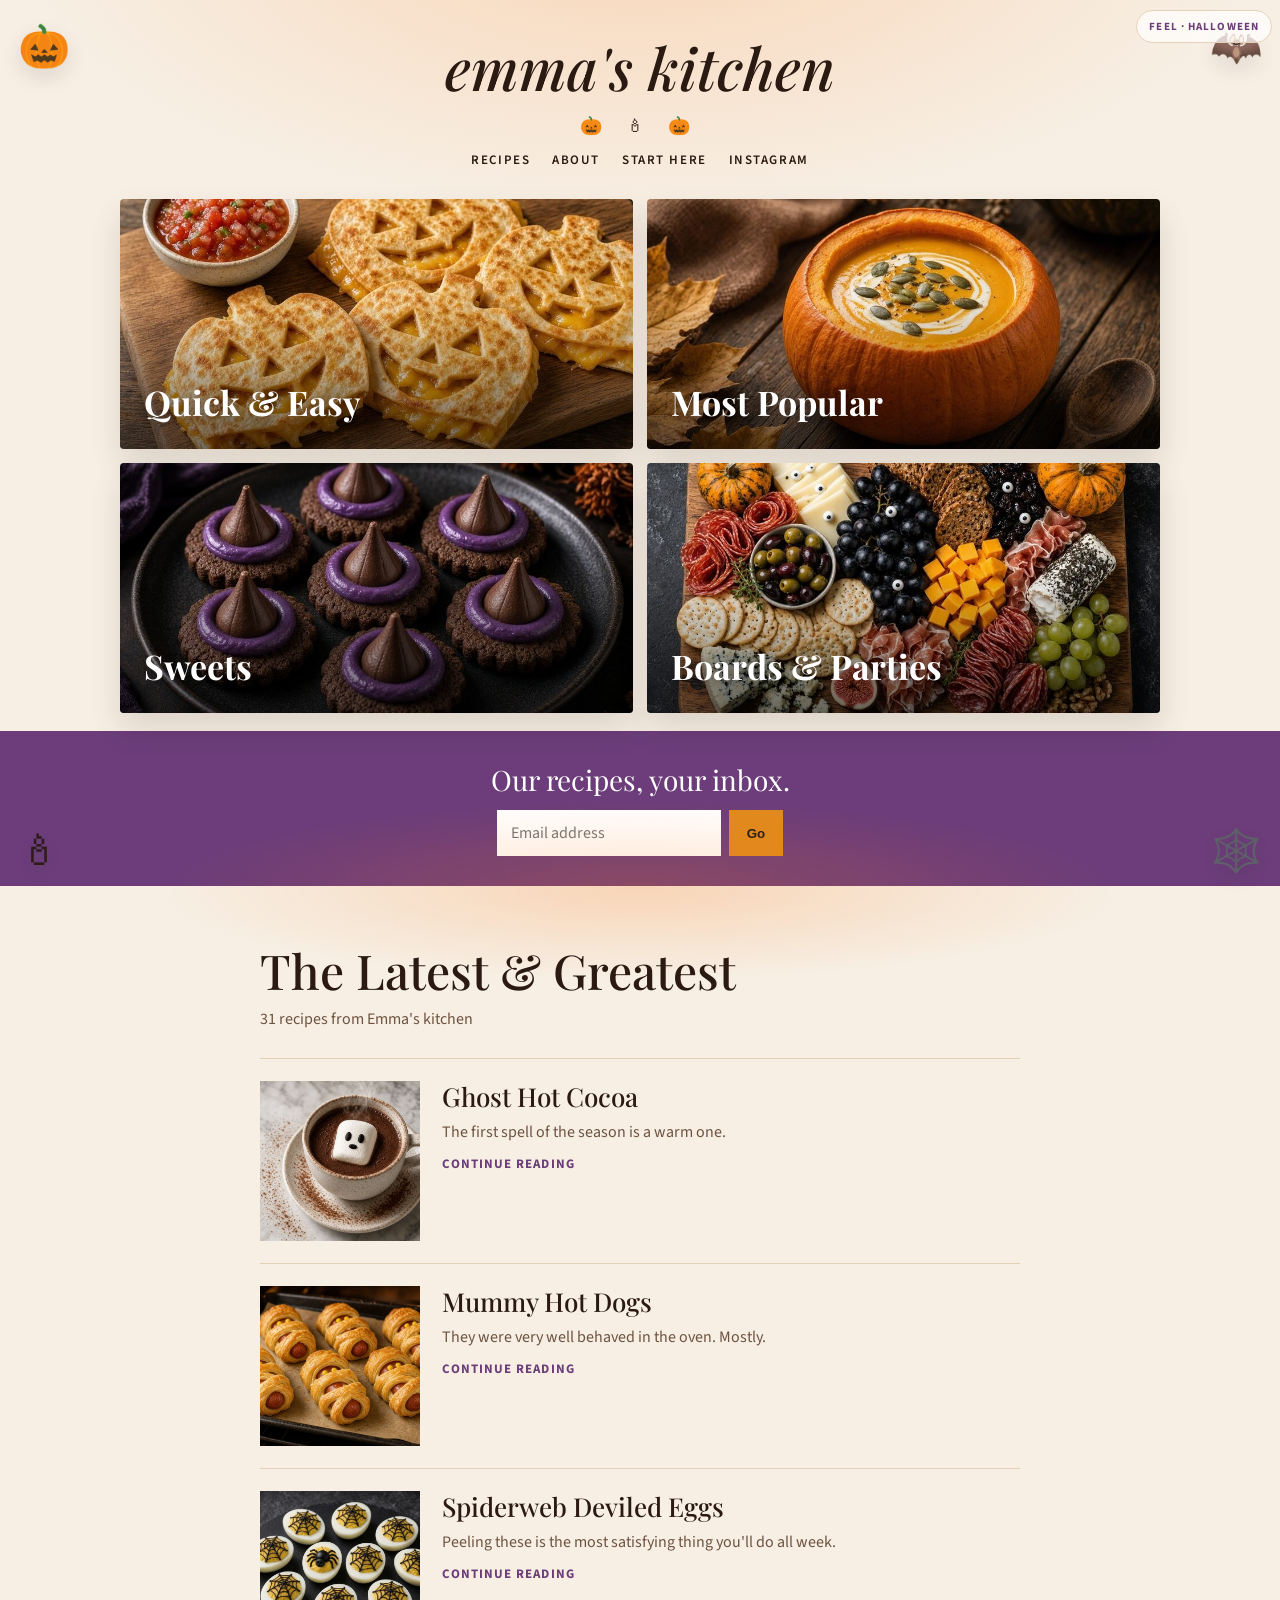
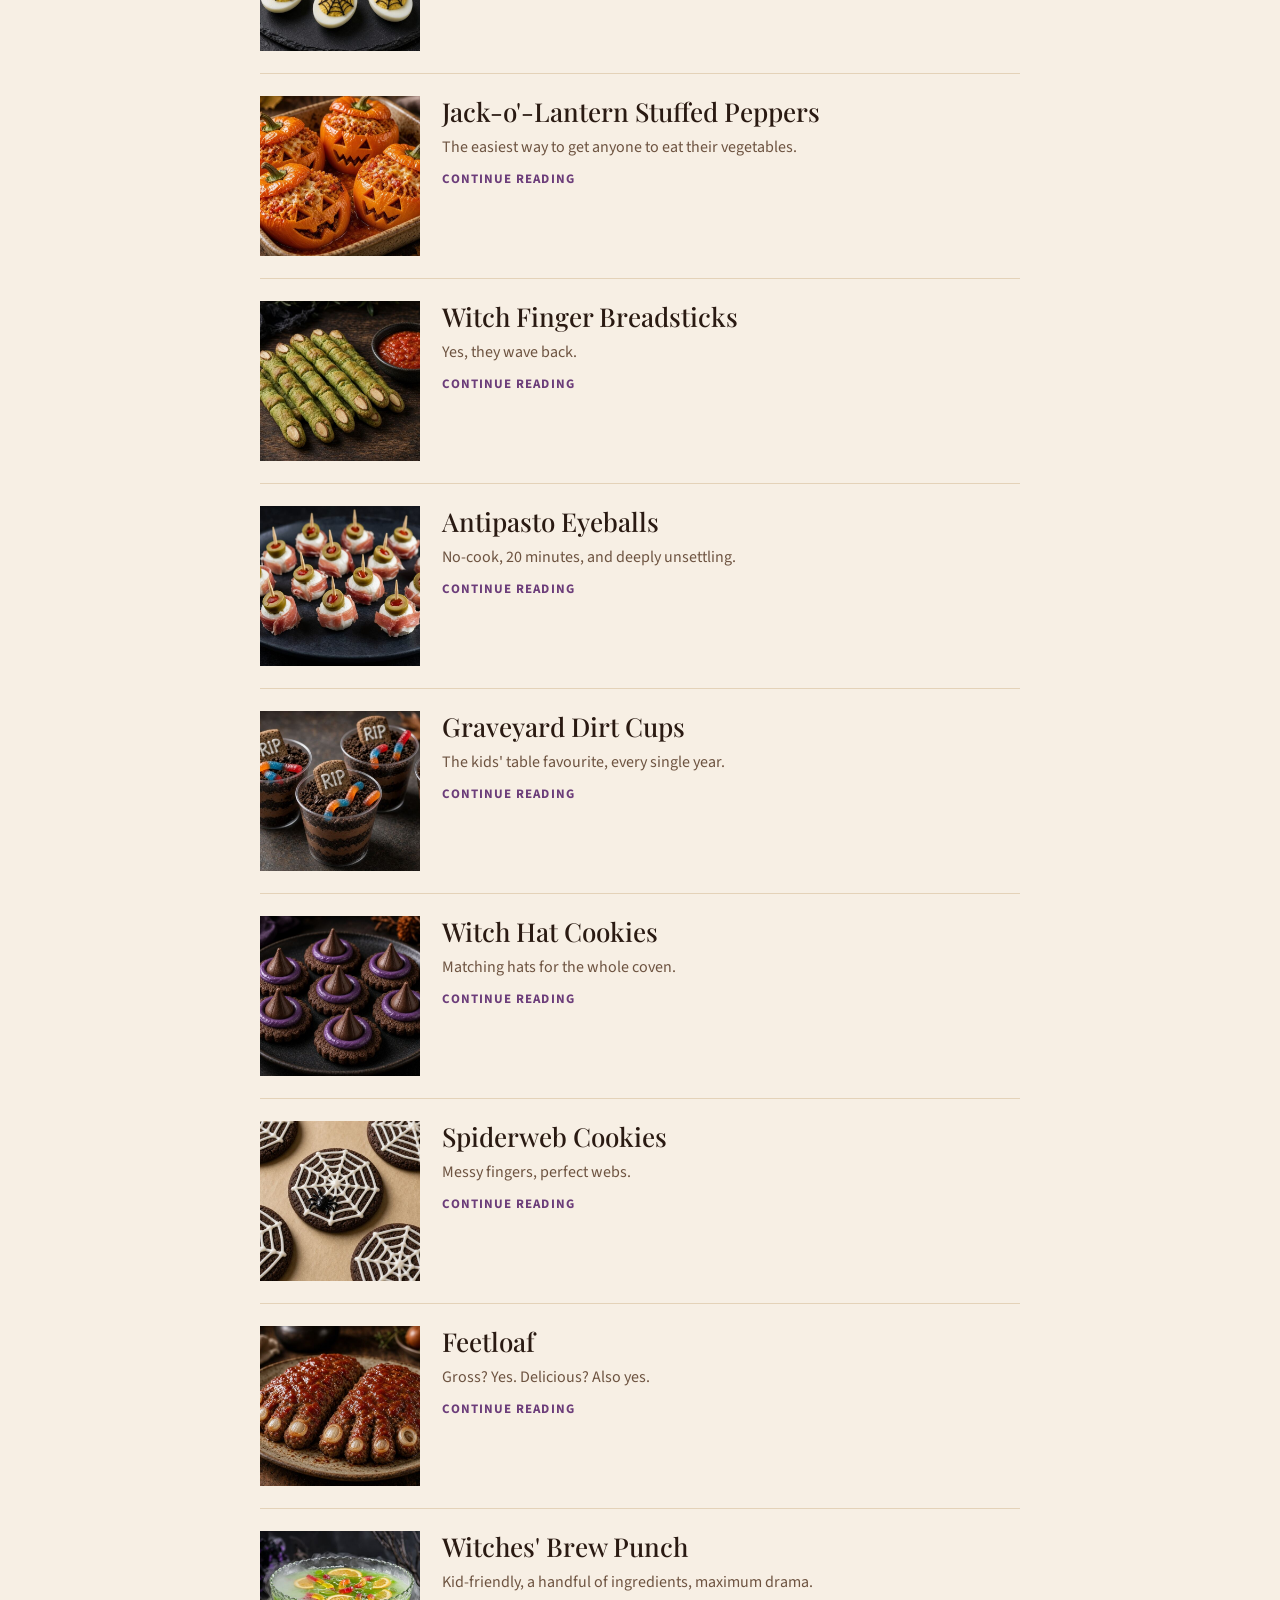
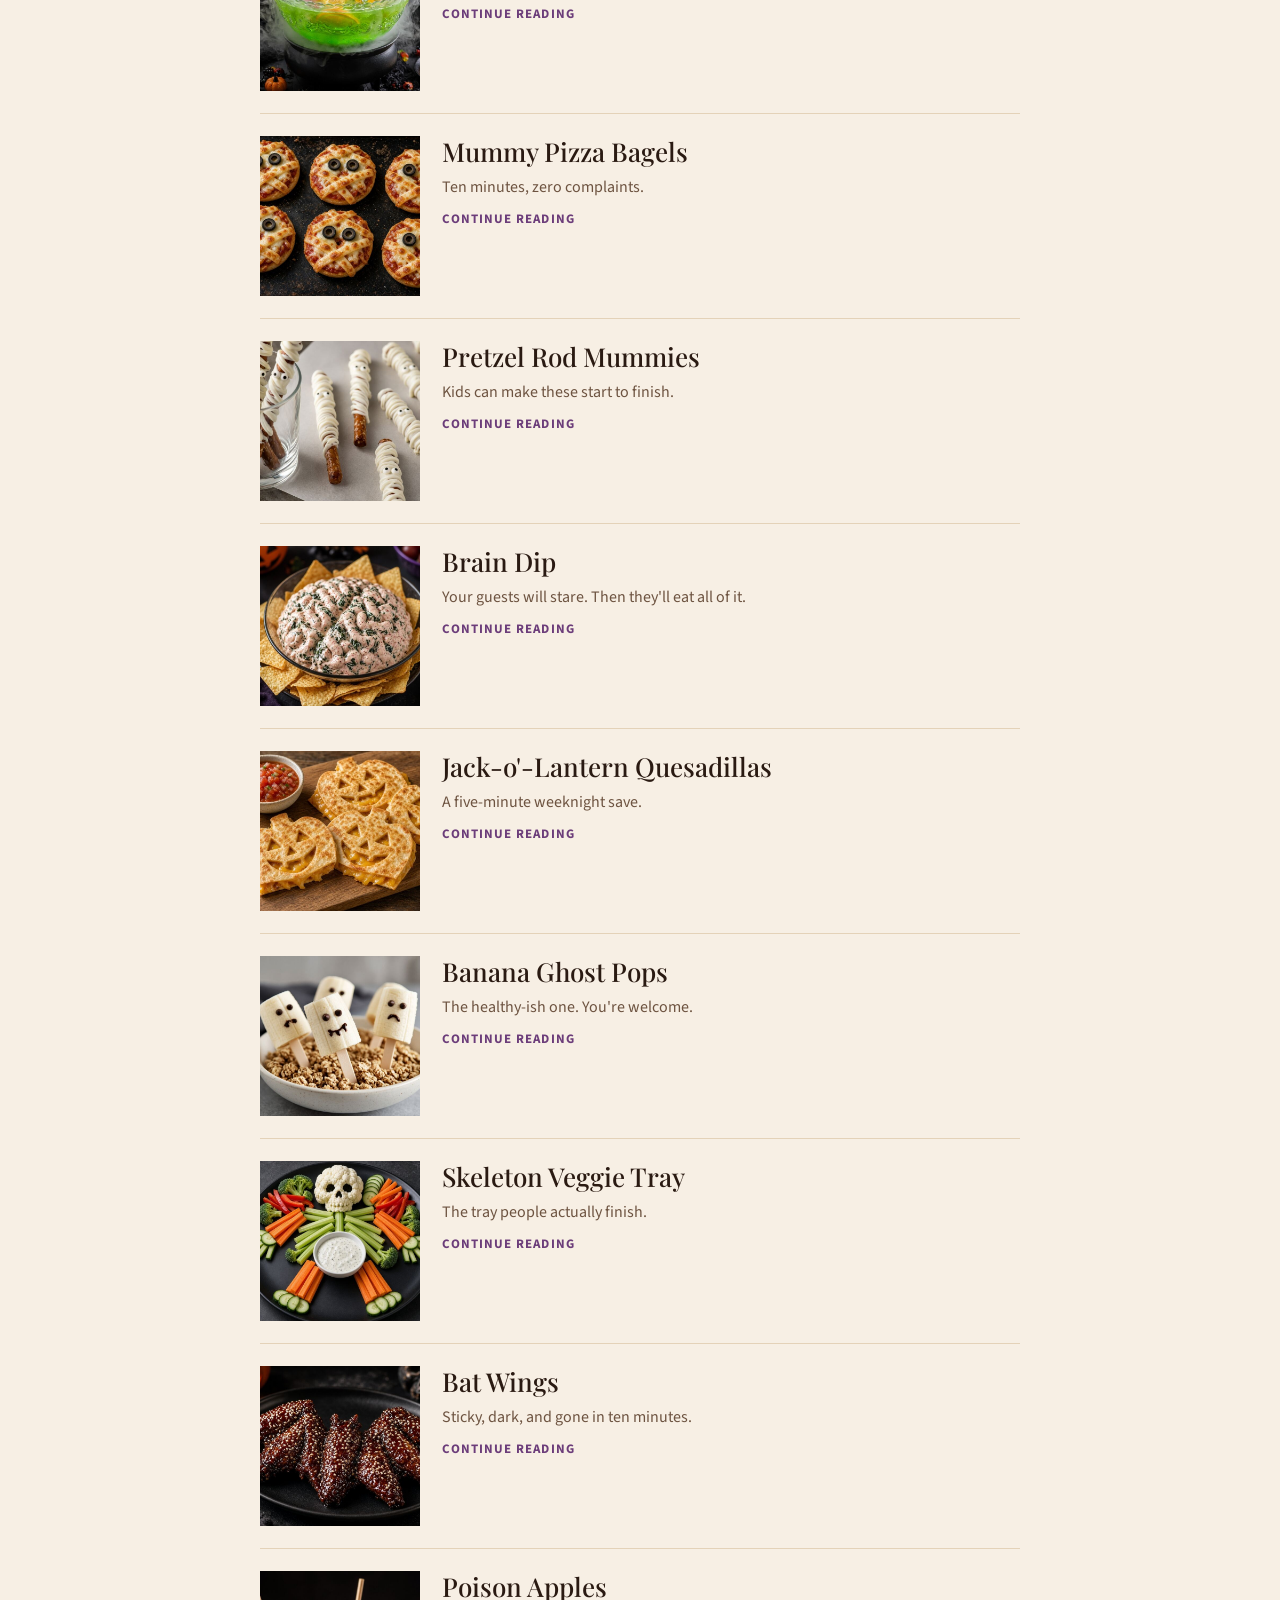
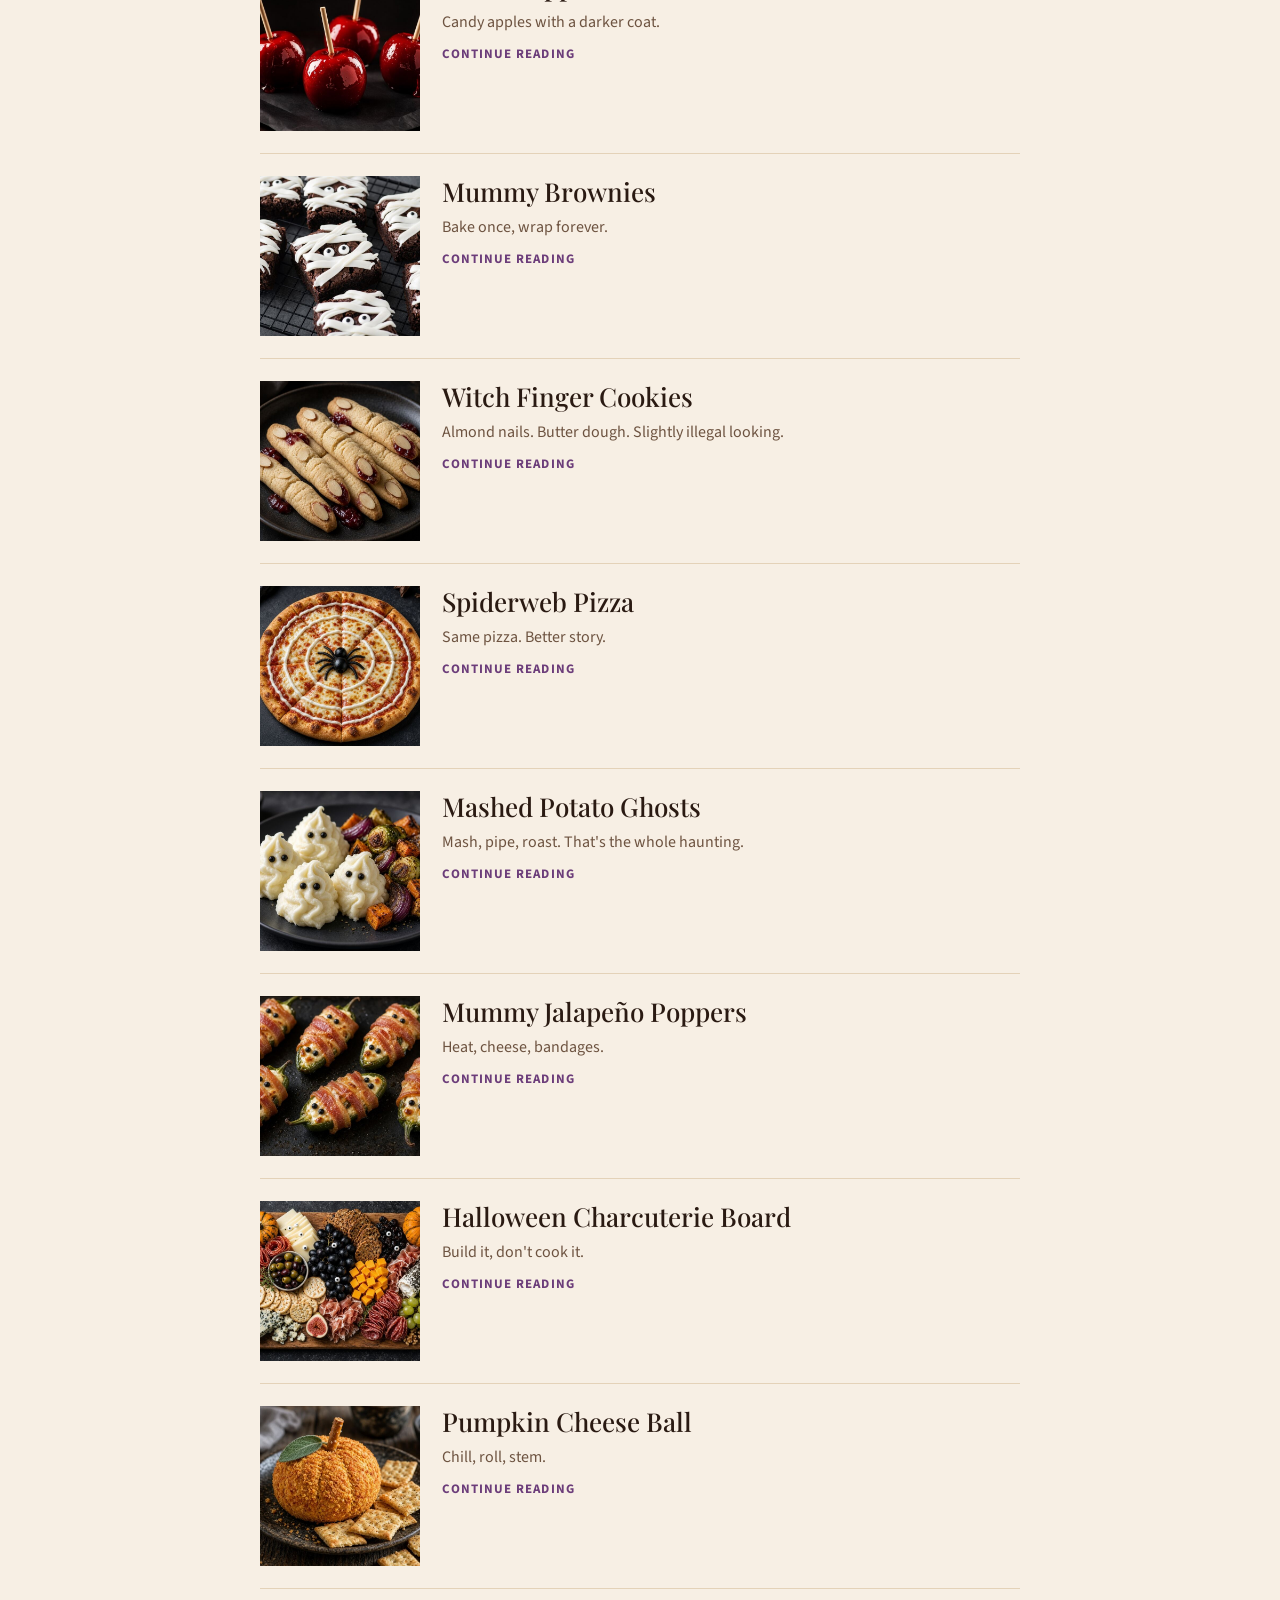
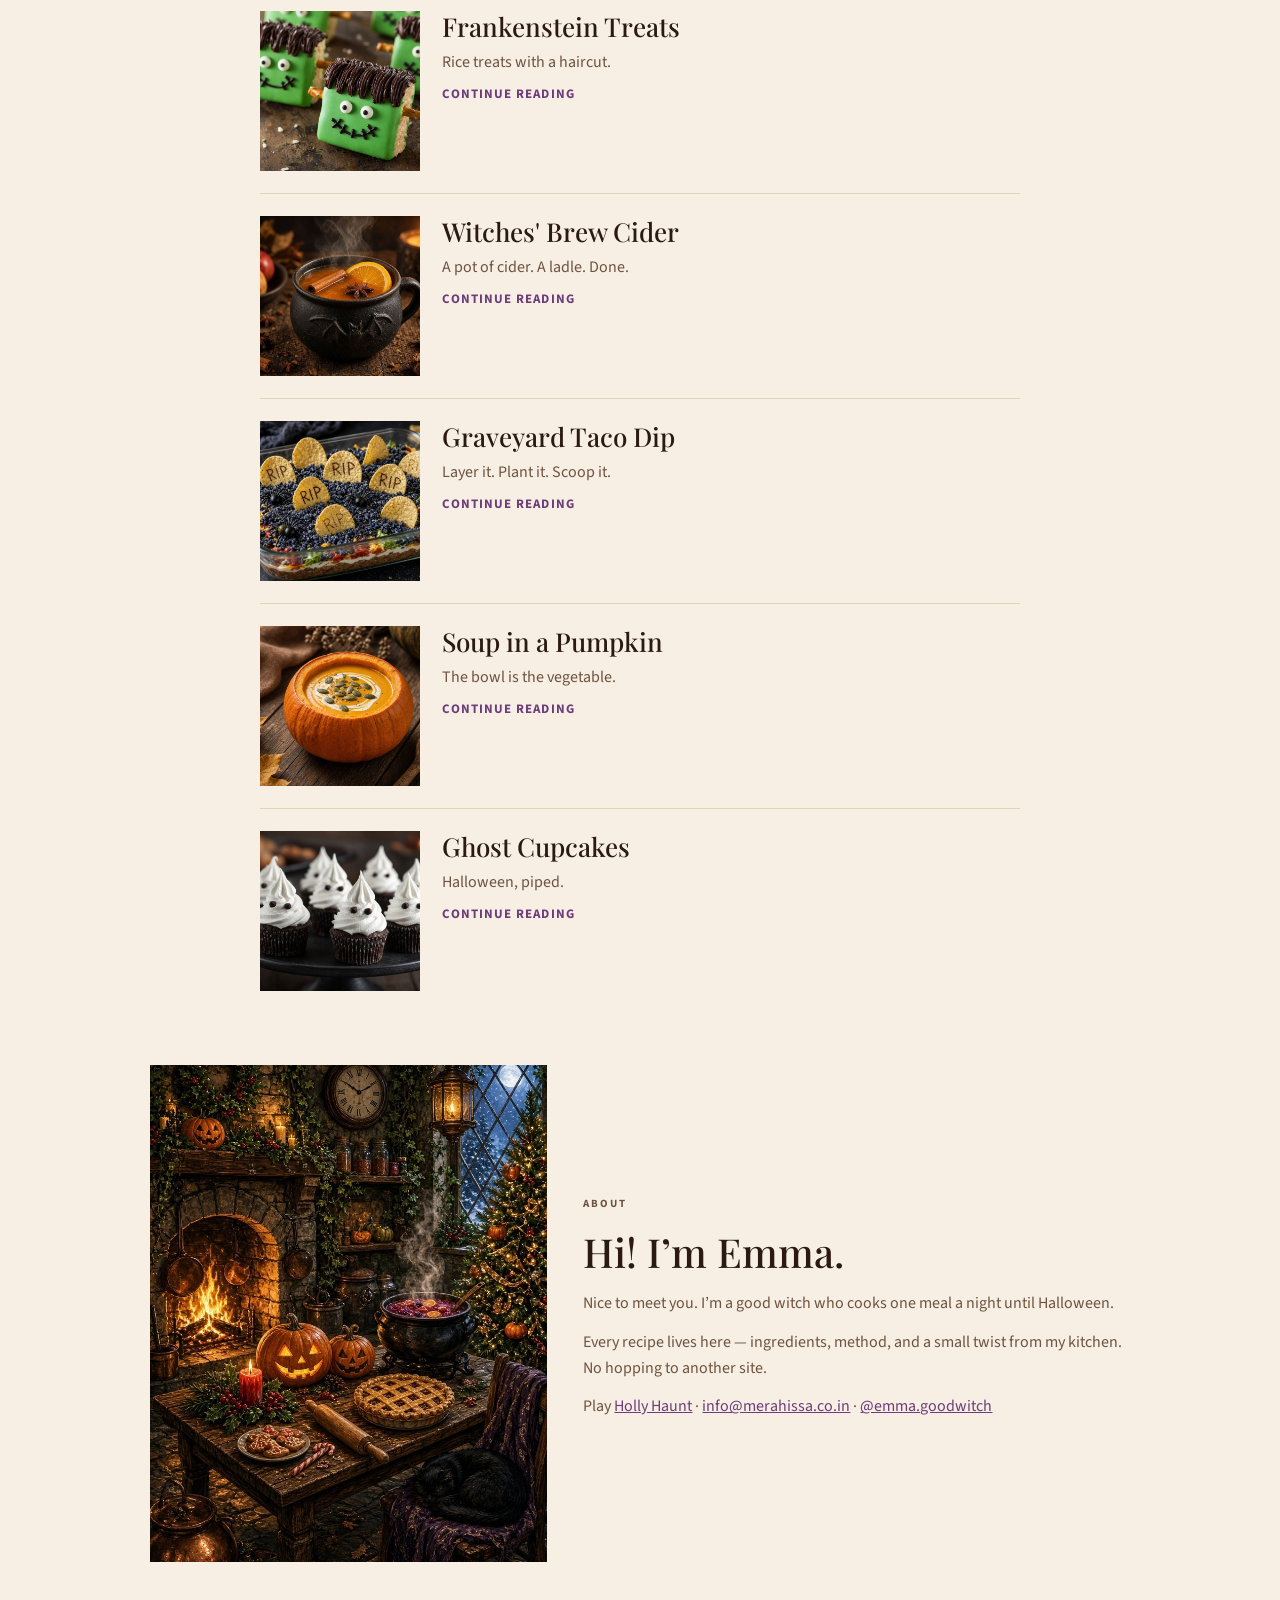
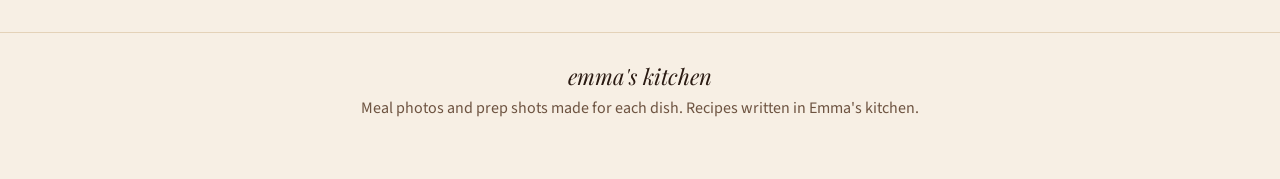
==== commit 5d8151d0: "Full-screen recipes on site with prep photos, no outbound links" ====
--- a/emma/index.html
+++ b/emma/index.html
@@ -7,7 +7,7 @@
   <link rel="preconnect" href="https://fonts.googleapis.com" />
   <link rel="preconnect" href="https://fonts.gstatic.com" crossorigin />
   <link href="https://fonts.googleapis.com/css2?family=Playfair+Display:ital,wght@0,500;0,700;1,500&family=Source+Sans+3:wght@400;600;700&display=swap" rel="stylesheet" />
-  <link rel="stylesheet" href="styles.css?v=3" />
+  <link rel="stylesheet" href="styles.css?v=4" />
 </head>
 <body>
   <div class="glow" aria-hidden="true"></div>
@@ -60,23 +60,18 @@
       <p class="eyebrow">About</p>
       <h2>Hi! I’m Emma.</h2>
       <p>Nice to meet you. I’m a good witch who cooks one meal a night until Halloween.</p>
-      <p>Methods belong to the cooks I link to. A recipe idea is not owned — their photo and write-up are. I send you there.</p>
+      <p>Every recipe lives here — ingredients, method, and a small twist from my kitchen. No hopping to another site.</p>
       <p>Play <a href="https://isardeepg.github.io/">Holly Haunt</a> · <a href="mailto:info@merahissa.co.in">info@merahissa.co.in</a> · <a href="https://instagram.com/emma.goodwitch">@emma.goodwitch</a></p>
     </div>
   </section>
 
   <footer>
     <p>emma's kitchen</p>
-    <p>Meal photos made for each dish. Methods linked to the original cooks.</p>
+    <p>Meal photos and prep shots made for each dish. Recipes written in Emma's kitchen.</p>
   </footer>
 
-  <dialog id="dlg">
-    <div class="sheet">
-      <button class="x" id="closeDlg" type="button">Close</button>
-      <div id="dlgBody"></div>
-    </div>
-  </dialog>
-  <script src="meals.js?v=3"></script>
-  <script src="app.js?v=3"></script>
+  <div id="recipe"></div>
+  <script src="meals.js?v=4"></script>
+  <script src="app.js?v=4"></script>
 </body>
 </html>
--- a/emma/styles.css
+++ b/emma/styles.css
@@ -175,11 +175,74 @@
 footer { text-align: center; padding: 28px 16px 60px; border-top: 1px solid var(--line); color: var(--muted); }
 footer p:first-child { font-family: var(--serif); font-style: italic; color: var(--ink); font-size: 22px; margin-bottom: 6px; }
 
-dialog { width: min(640px, calc(100vw - 20px)); border: 0; padding: 0; }
-dialog::backdrop { background: rgba(0,0,0,.45); }
-.sheet { padding: 24px; background: #fff; }
-.sheet img { width: 100%; height: 220px; object-fit: cover; margin: 10px 0 14px; }
-.x { float: right; border: 0; background: none; color: var(--purple); font-weight: 700; cursor: pointer; }
+body.reading { overflow: hidden; }
+#recipe {
+  display: none;
+  position: fixed;
+  inset: 0;
+  z-index: 80;
+  background: var(--paper);
+  overflow-y: auto;
+  -webkit-overflow-scrolling: touch;
+}
+#recipe.open { display: block; }
+.recipe-bar {
+  position: sticky; top: 0; z-index: 2;
+  display: flex; align-items: center; justify-content: space-between;
+  padding: 12px 16px;
+  background: color-mix(in srgb, var(--paper) 88%, white);
+  backdrop-filter: blur(10px);
+  border-bottom: 1px solid var(--line);
+  font-size: 12px; letter-spacing: .12em; text-transform: uppercase; font-weight: 700;
+  color: var(--muted);
+}
+.back {
+  border: 0; background: none; color: var(--purple);
+  font: 700 14px var(--sans); letter-spacing: .06em; text-transform: uppercase;
+  cursor: pointer; padding: 6px 0;
+}
+#recipe .hero {
+  width: 100%; height: min(42vh, 320px); object-fit: cover; background: #eee;
+}
+.recipe-body { width: min(680px, calc(100% - 36px)); margin: 22px auto 80px; }
+.recipe-body h2 {
+  font-family: var(--serif); font-size: clamp(30px, 8vw, 46px);
+  font-weight: 500; line-height: 1.1; margin: 8px 0 8px;
+}
+.recipe-body h3 {
+  font-family: var(--serif); font-size: 22px; font-weight: 500;
+  margin: 28px 0 12px;
+}
+.meta { color: var(--muted); font-size: 14px; margin-bottom: 14px; }
+.quote { font-style: italic; font-size: 18px; margin-bottom: 10px; }
+.lede-r { color: var(--muted); line-height: 1.6; }
+.prep {
+  display: grid; grid-template-columns: 1fr 1fr; gap: 10px;
+}
+.prep img { width: 100%; height: 140px; object-fit: cover; border-radius: 6px; }
+.ings { list-style: none; }
+.ings li {
+  padding: 9px 0; border-bottom: 1px solid var(--line);
+  line-height: 1.45;
+}
+.steps { list-style: none; }
+.steps li {
+  display: grid; grid-template-columns: 32px 1fr; gap: 12px;
+  margin: 0 0 16px; align-items: start;
+}
+.steps .n {
+  width: 28px; height: 28px; border-radius: 50%;
+  background: var(--purple); color: #fff;
+  display: grid; place-items: center;
+  font-size: 12px; font-weight: 700;
+}
+.steps p { line-height: 1.6; }
+.tweak {
+  margin-top: 28px; padding: 16px 18px;
+  background: color-mix(in srgb, var(--gold) 16%, var(--paper));
+  border-left: 3px solid var(--gold);
+  line-height: 1.6;
+}
 
 @media (max-width: 720px) {
   .prop { font-size: 28px; }
@@ -192,4 +255,6 @@
   .hi { grid-template-columns: 1fr; }
   .hi img { aspect-ratio: 1; max-height: 300px; object-position: top; }
   .feel-wrap { position: static; text-align: right; margin-bottom: 4px; }
-}
+  #recipe .hero { height: 34vh; }
+  .prep img { height: 110px; }
+}
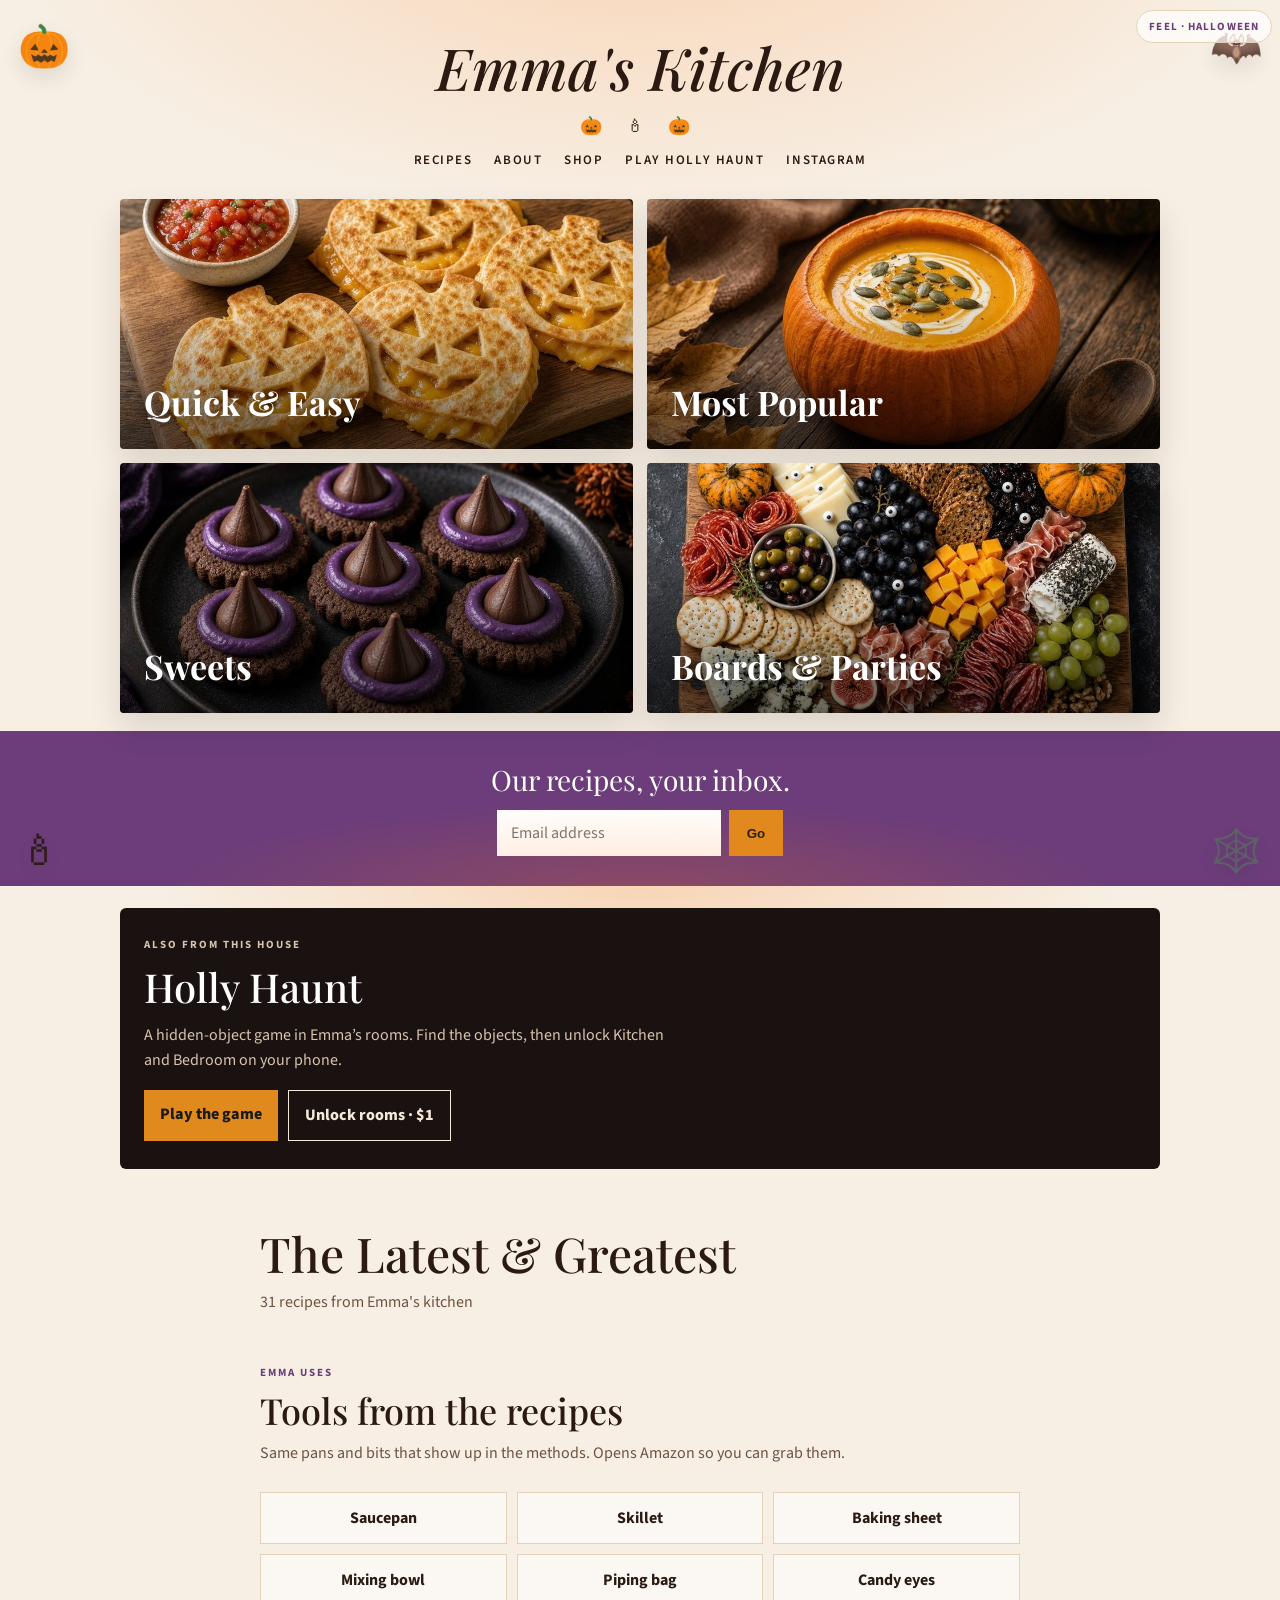
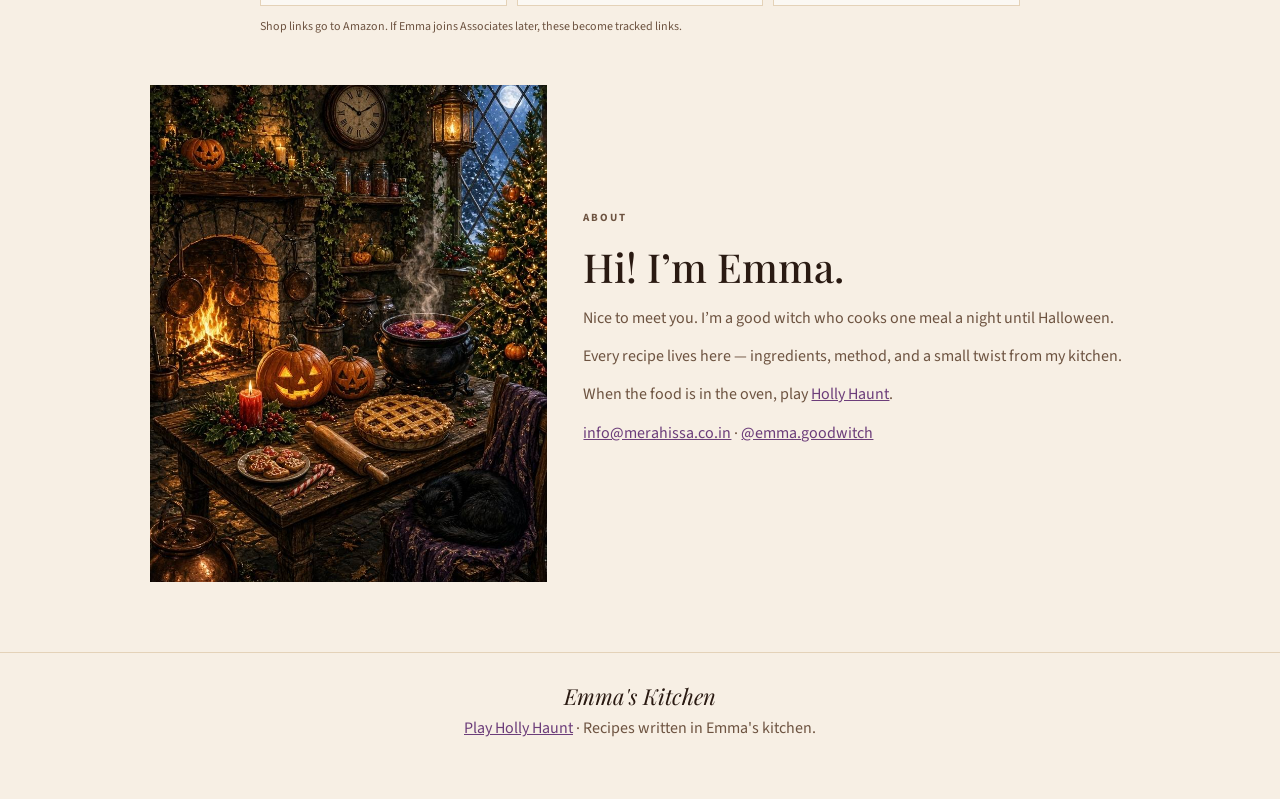
==== commit 6e1ff896: "Emma's Kitchen: Holly Haunt + shop layer" ====
--- a/emma/index.html
+++ b/emma/index.html
@@ -3,11 +3,12 @@
 <head>
   <meta charset="UTF-8" />
   <meta name="viewport" content="width=device-width, initial-scale=1" />
-  <title>emma's kitchen</title>
+  <title>Emma's Kitchen</title>
+  <meta name="description" content="Emma's Kitchen — one festive meal a night, recipes on the site, and a Halloween game in the next room." />
   <link rel="preconnect" href="https://fonts.googleapis.com" />
   <link rel="preconnect" href="https://fonts.gstatic.com" crossorigin />
   <link href="https://fonts.googleapis.com/css2?family=Playfair+Display:ital,wght@0,500;0,700;1,500&family=Source+Sans+3:wght@400;600;700&display=swap" rel="stylesheet" />
-  <link rel="stylesheet" href="styles.css?v=4" />
+  <link rel="stylesheet" href="styles.css?v=5" />
 </head>
 <body>
   <div class="glow" aria-hidden="true"></div>
@@ -23,12 +24,13 @@
       <button class="feel" id="festiveBtn" type="button">Feel · <span id="festiveLabel">Halloween</span></button>
       <div class="feel-menu" id="festiveMenu"></div>
     </div>
-    <a class="mark" href="#">emma's kitchen</a>
+    <a class="mark" href="#">Emma's Kitchen</a>
     <p class="ribbon" id="ribbon"></p>
     <nav>
       <a href="#recipes">Recipes</a>
       <a href="#about">About</a>
-      <a href="#start">Start Here</a>
+      <a href="#shop">Shop</a>
+      <a href="https://isardeepg.github.io/" target="_blank" rel="noopener">Play Holly Haunt</a>
       <a href="https://instagram.com/emma.goodwitch" target="_blank" rel="noopener">Instagram</a>
     </nav>
   </header>
@@ -48,30 +50,58 @@
     </form>
   </section>
 
+  <section class="game" id="game">
+    <div>
+      <p class="eyebrow">Also from this house</p>
+      <h2>Holly Haunt</h2>
+      <p>A hidden-object game in Emma’s rooms. Find the objects, then unlock Kitchen and Bedroom on your phone.</p>
+      <p class="game-actions">
+        <a class="btn" href="https://isardeepg.github.io/" target="_blank" rel="noopener">Play the game</a>
+        <a class="btn ghost" href="https://rzp.io/rzp/hollyhaunt-unlock" target="_blank" rel="noopener">Unlock rooms · $1</a>
+      </p>
+    </div>
+  </section>
+
   <main class="page" id="recipes">
     <h1>The Latest & Greatest</h1>
-    <p class="lede" id="count">31 recipes from Emma's October kitchen</p>
+    <p class="lede" id="count">31 recipes from Emma's Kitchen</p>
     <div id="list"></div>
   </main>
 
+  <section class="shop" id="shop">
+    <p class="eyebrow">Emma uses</p>
+    <h2>Tools from the recipes</h2>
+    <p class="lede">Same pans and bits that show up in the methods. Opens Amazon so you can grab them.</p>
+    <div class="shop-grid">
+      <a href="https://www.amazon.in/s?k=saucepan" target="_blank" rel="noopener sponsored">Saucepan</a>
+      <a href="https://www.amazon.in/s?k=cast+iron+skillet" target="_blank" rel="noopener sponsored">Skillet</a>
+      <a href="https://www.amazon.in/s?k=baking+sheet" target="_blank" rel="noopener sponsored">Baking sheet</a>
+      <a href="https://www.amazon.in/s?k=mixing+bowl" target="_blank" rel="noopener sponsored">Mixing bowl</a>
+      <a href="https://www.amazon.in/s?k=piping+bag" target="_blank" rel="noopener sponsored">Piping bag</a>
+      <a href="https://www.amazon.in/s?k=candy+eyes" target="_blank" rel="noopener sponsored">Candy eyes</a>
+    </div>
+    <p class="fine">Shop links go to Amazon. If Emma joins Associates later, these become tracked links.</p>
+  </section>
+
   <section class="hi" id="about">
-    <img src="../kitchen.jpg" alt="Emma in her kitchen" />
+    <img src="img/emma.jpg" alt="Emma in her kitchen" />
     <div>
       <p class="eyebrow">About</p>
       <h2>Hi! I’m Emma.</h2>
       <p>Nice to meet you. I’m a good witch who cooks one meal a night until Halloween.</p>
-      <p>Every recipe lives here — ingredients, method, and a small twist from my kitchen. No hopping to another site.</p>
-      <p>Play <a href="https://isardeepg.github.io/">Holly Haunt</a> · <a href="mailto:info@merahissa.co.in">info@merahissa.co.in</a> · <a href="https://instagram.com/emma.goodwitch">@emma.goodwitch</a></p>
+      <p>Every recipe lives here — ingredients, method, and a small twist from my kitchen.</p>
+      <p>When the food is in the oven, play <a href="https://isardeepg.github.io/">Holly Haunt</a>.</p>
+      <p><a href="mailto:info@merahissa.co.in">info@merahissa.co.in</a> · <a href="https://instagram.com/emma.goodwitch">@emma.goodwitch</a></p>
     </div>
   </section>
 
   <footer>
-    <p>emma's kitchen</p>
-    <p>Meal photos and prep shots made for each dish. Recipes written in Emma's kitchen.</p>
+    <p>Emma's Kitchen</p>
+    <p><a href="https://isardeepg.github.io/">Play Holly Haunt</a> · Recipes written in Emma's kitchen.</p>
   </footer>
 
   <div id="recipe"></div>
-  <script src="meals.js?v=4"></script>
-  <script src="app.js?v=4"></script>
+  <script src="meals.js?v=5"></script>
+  <script src="app.js?v=5"></script>
 </body>
 </html>
--- a/emma/styles.css
+++ b/emma/styles.css
@@ -243,6 +243,40 @@
   border-left: 3px solid var(--gold);
   line-height: 1.6;
 }
+
+.game {
+  width: min(1040px, calc(100% - 28px));
+  margin: 22px auto 0;
+  padding: 28px 24px;
+  background: #1a1210;
+  color: #f4e8d8;
+  border-radius: 6px;
+  position: relative;
+  z-index: 2;
+}
+.game h2 { font-family: var(--serif); font-size: clamp(28px, 5vw, 40px); font-weight: 500; margin: 6px 0 10px; color: #fff; }
+.game p { color: #d7c4ae; line-height: 1.6; max-width: 520px; }
+.game-actions { display: flex; flex-wrap: wrap; gap: 10px; margin-top: 16px; }
+.btn {
+  display: inline-block; background: var(--gold); color: #1a1a1a;
+  text-decoration: none; font-weight: 800; padding: 12px 16px;
+}
+.btn.ghost { background: transparent; color: #f4e8d8; border: 1px solid #f4e8d8; }
+
+.shop { width: min(760px, calc(100% - 32px)); margin: 10px auto 50px; position: relative; z-index: 2; }
+.shop h2 { font-family: var(--serif); font-size: 36px; font-weight: 500; margin: 6px 0 8px; }
+.shop-grid { display: grid; grid-template-columns: repeat(3, 1fr); gap: 10px; margin-top: 18px; }
+.shop-grid a, .kit-row a {
+  display: block; text-align: center; text-decoration: none;
+  border: 1px solid var(--line); padding: 14px 10px;
+  color: var(--ink); font-weight: 700; background: rgba(255,255,255,.55);
+}
+.shop-grid a:hover, .kit-row a:hover { border-color: var(--purple); color: var(--purple); }
+.fine { font-size: 12px; color: var(--muted); margin-top: 12px; }
+.kit { margin-top: 32px; }
+.kit-row { display: grid; grid-template-columns: repeat(3, 1fr); gap: 8px; margin-top: 10px; }
+.haunt { margin-top: 28px; padding: 16px 0 8px; border-top: 1px solid var(--line); color: var(--muted); }
+.haunt a { font-weight: 700; }
 
 @media (max-width: 720px) {
   .prop { font-size: 28px; }
@@ -257,4 +291,5 @@
   .feel-wrap { position: static; text-align: right; margin-bottom: 4px; }
   #recipe .hero { height: 34vh; }
   .prep img { height: 110px; }
-}
+  .shop-grid, .kit-row { grid-template-columns: 1fr 1fr; }
+}
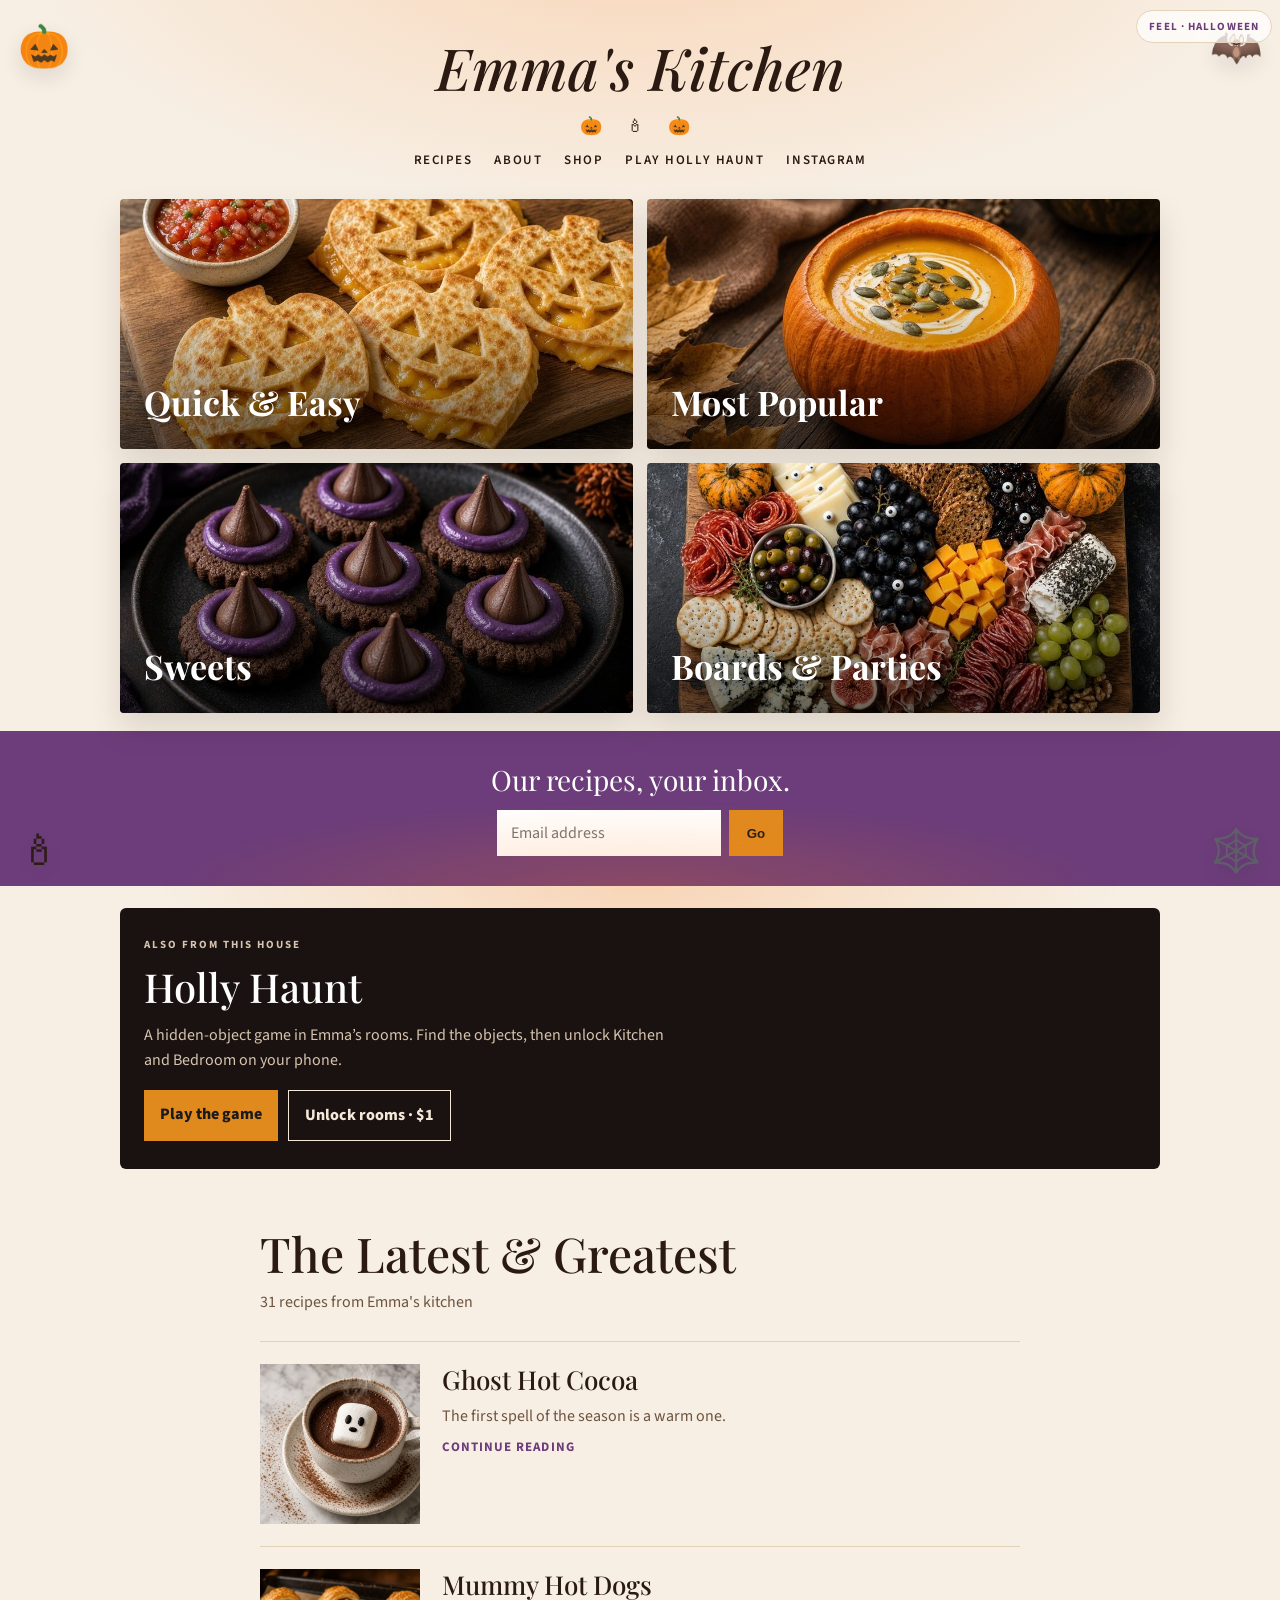
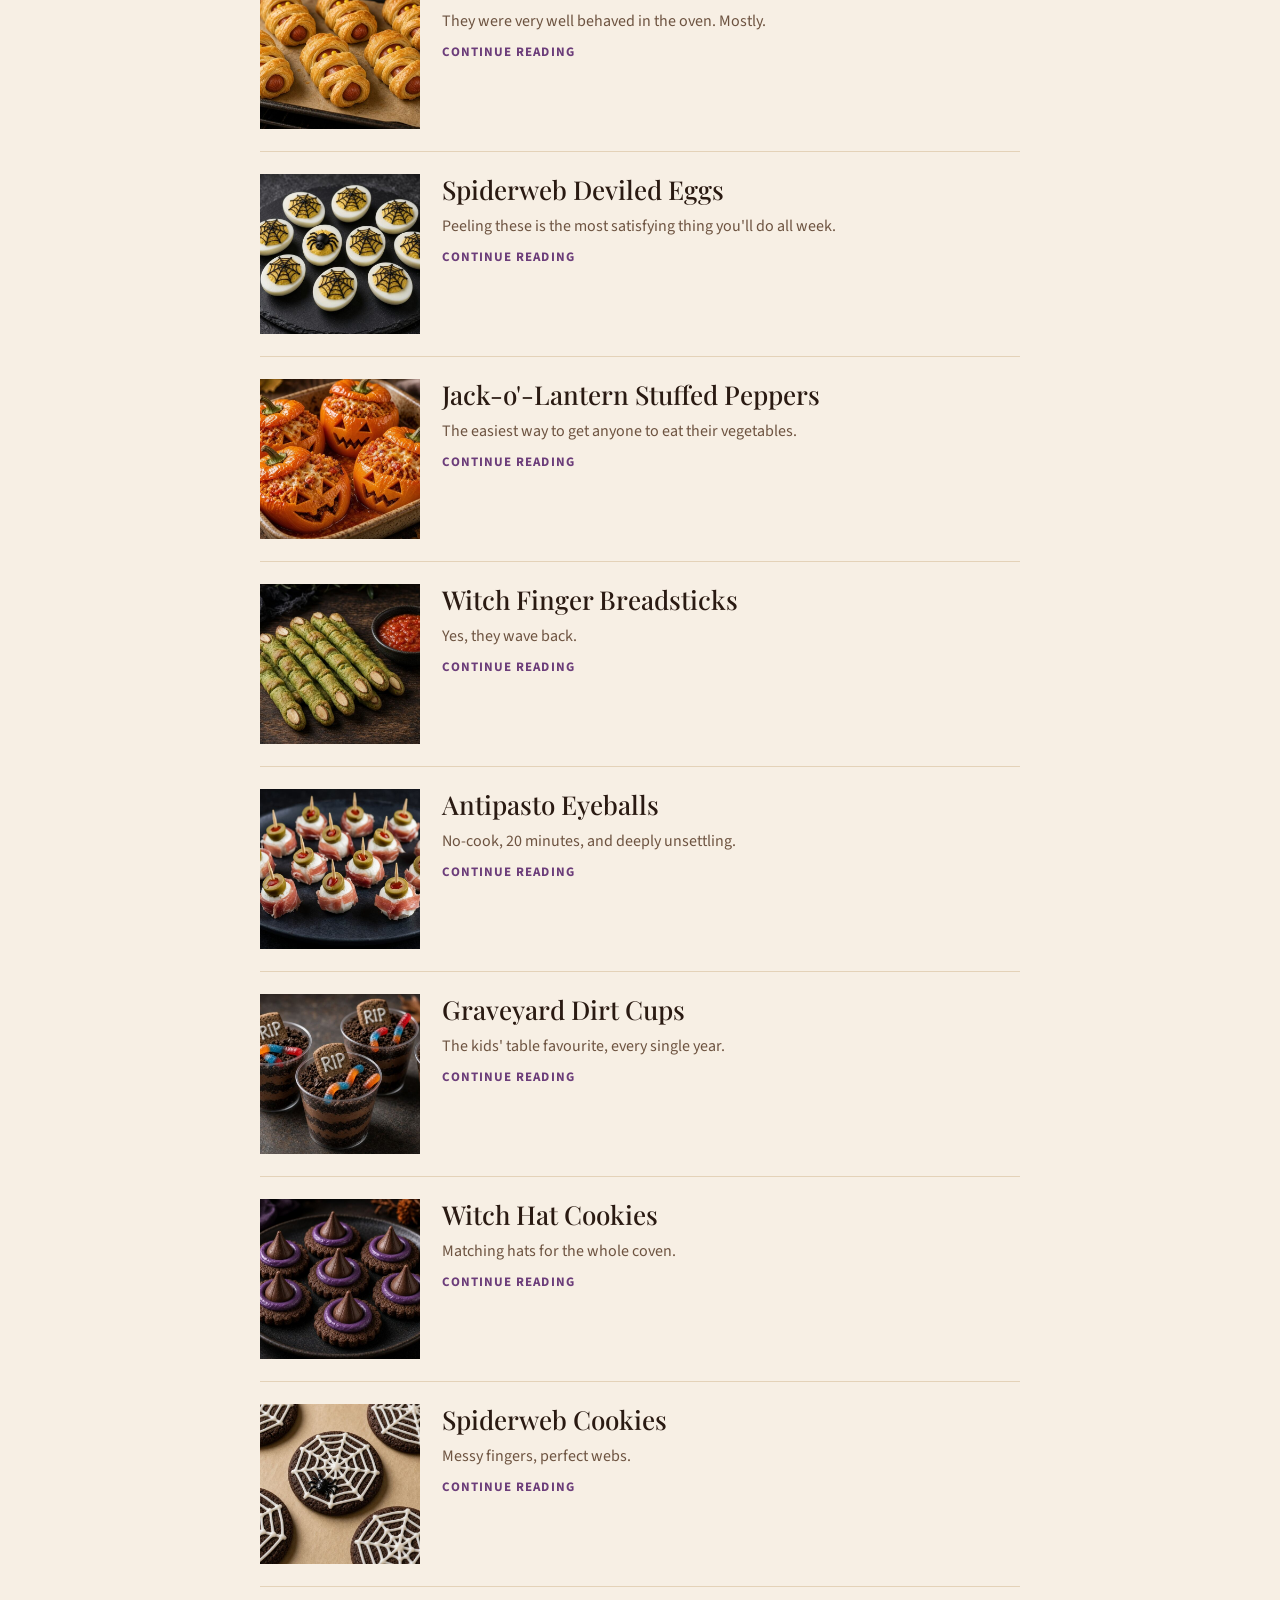
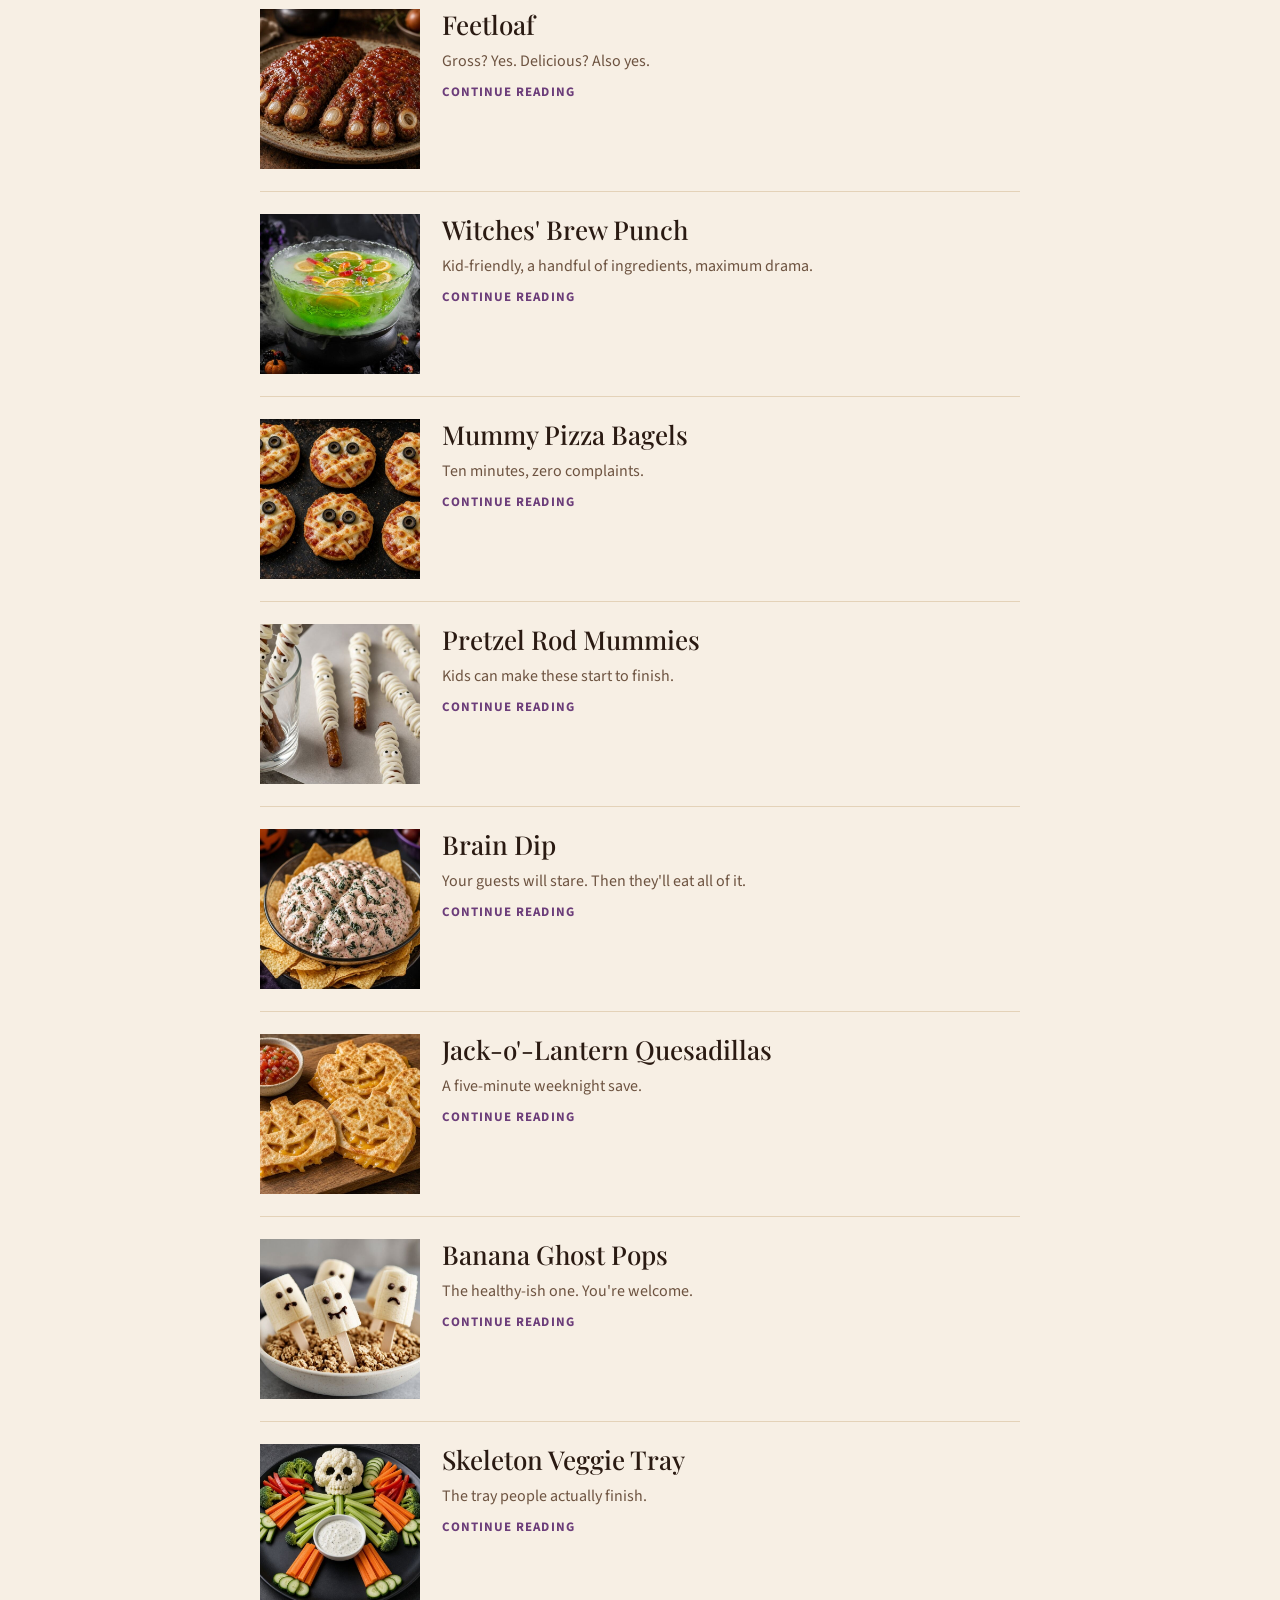
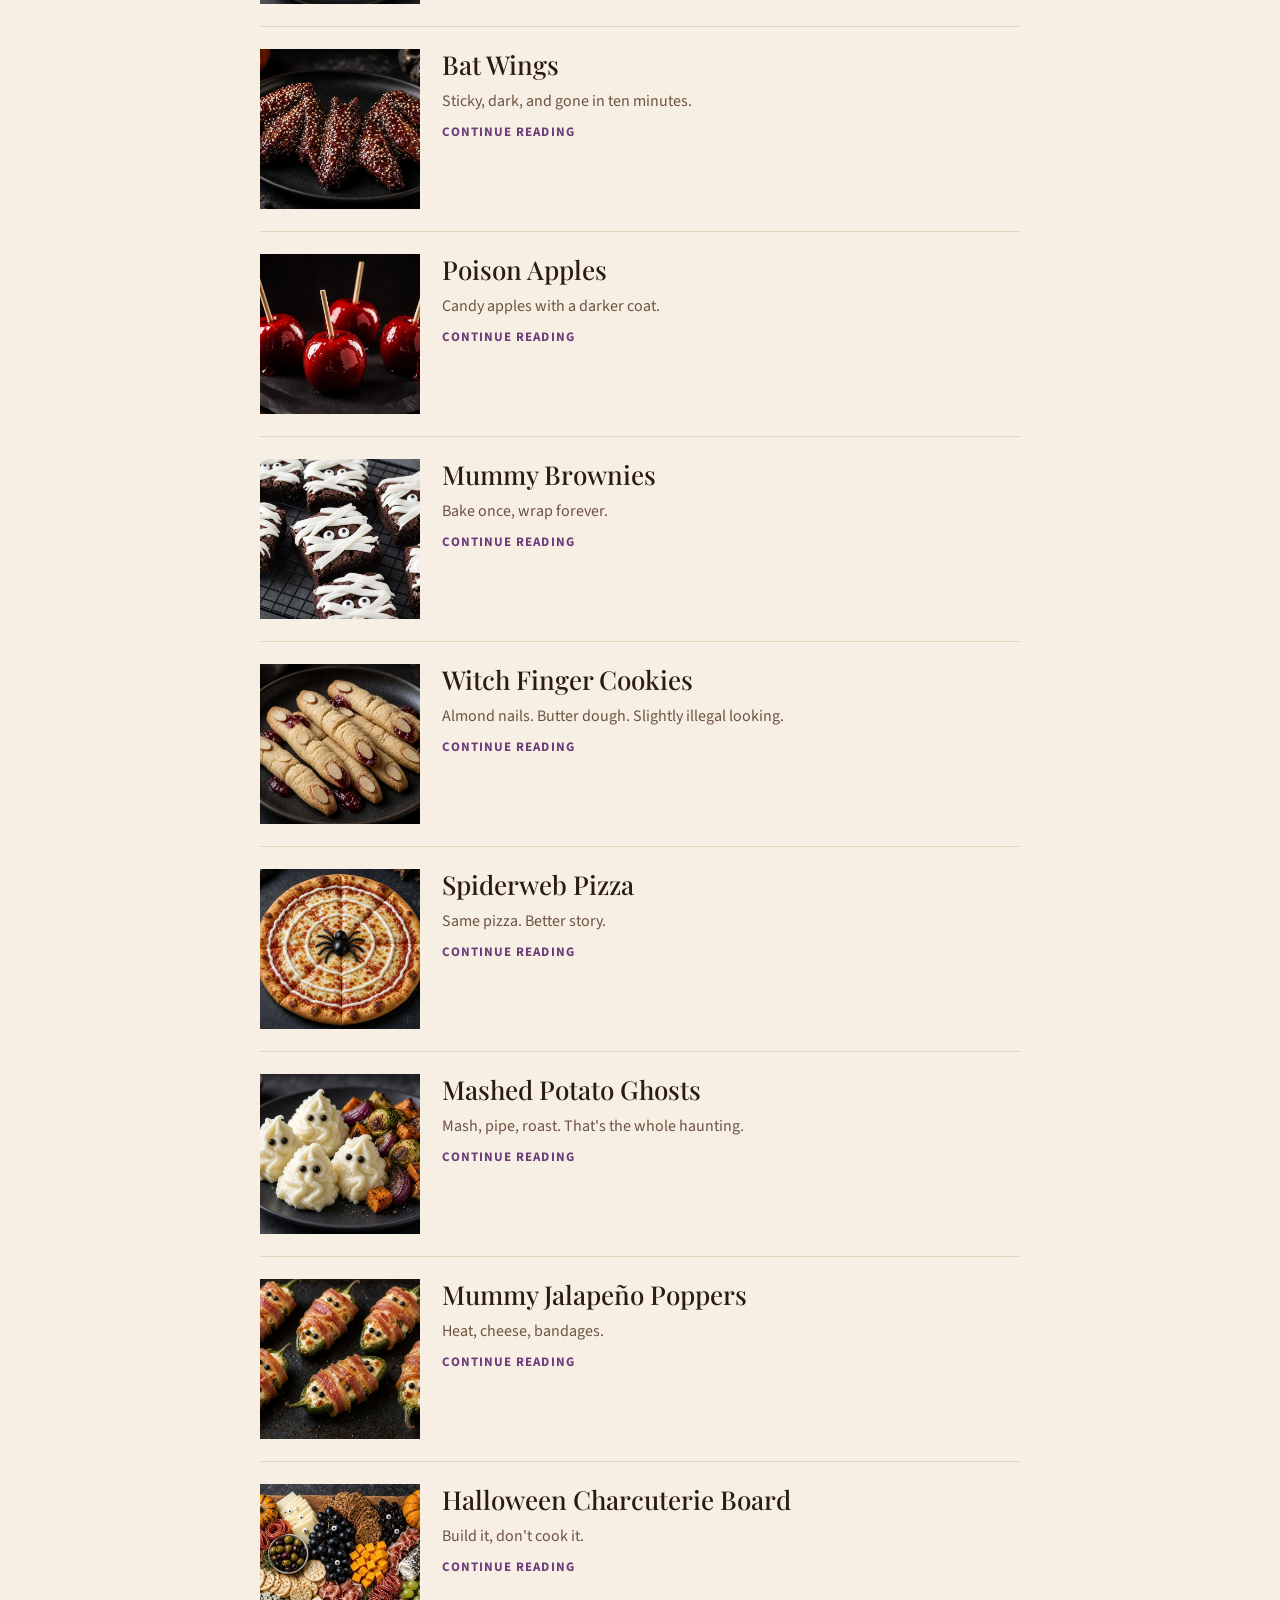
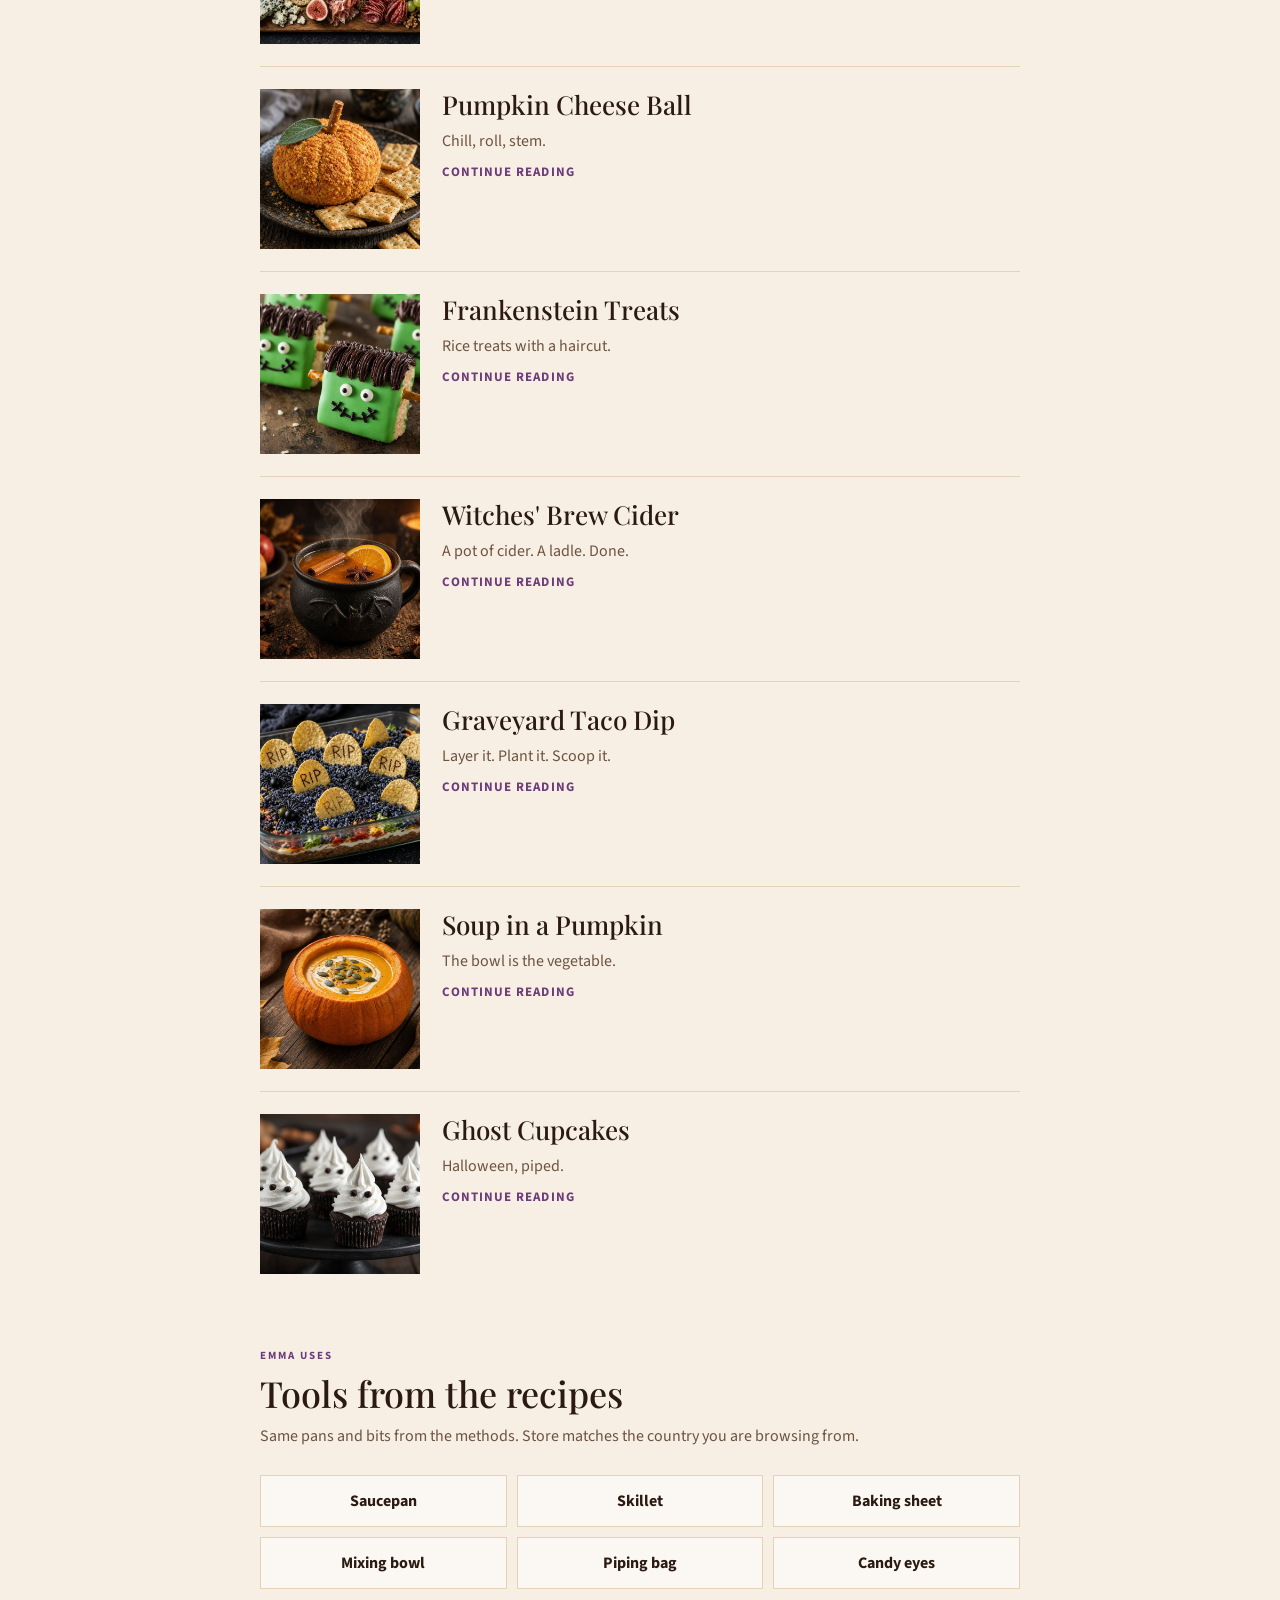
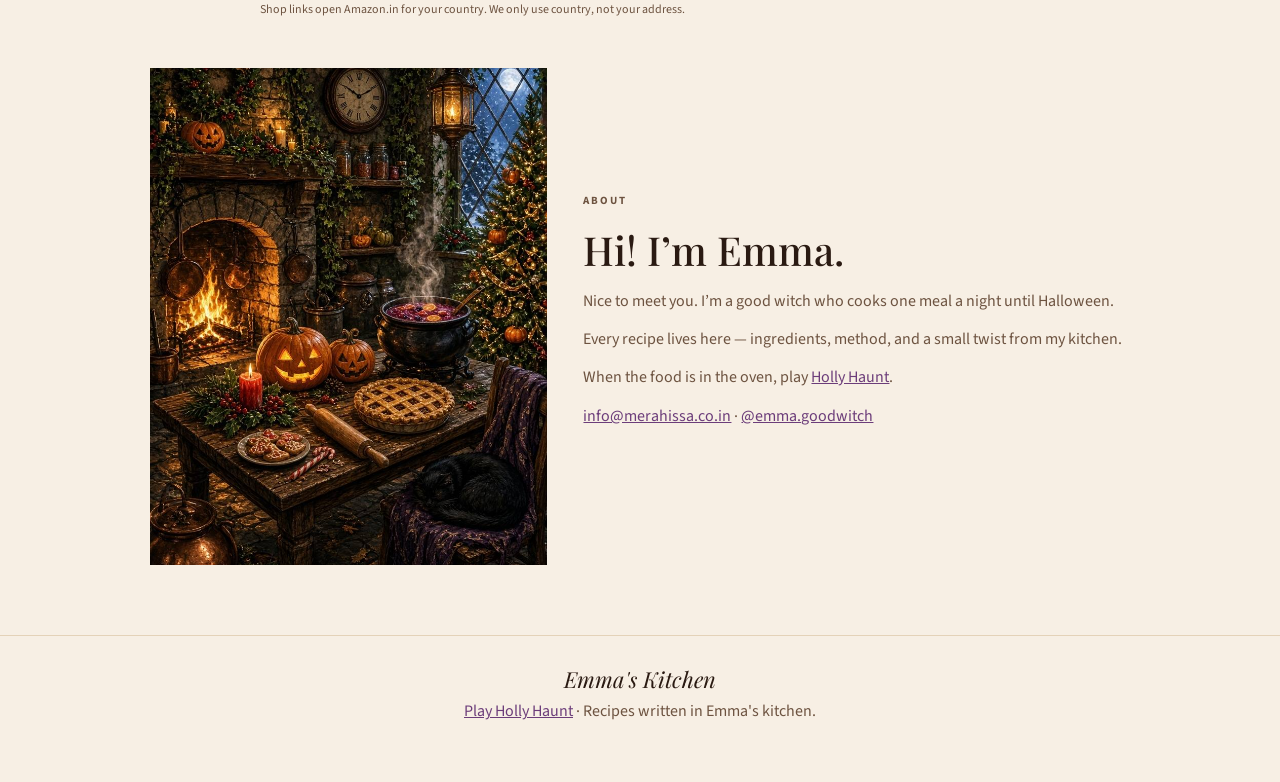
==== commit 50e1226a: "Geo shop links: country from IP, local Amazon store" ====
--- a/emma/index.html
+++ b/emma/index.html
@@ -8,7 +8,7 @@
   <link rel="preconnect" href="https://fonts.googleapis.com" />
   <link rel="preconnect" href="https://fonts.gstatic.com" crossorigin />
   <link href="https://fonts.googleapis.com/css2?family=Playfair+Display:ital,wght@0,500;0,700;1,500&family=Source+Sans+3:wght@400;600;700&display=swap" rel="stylesheet" />
-  <link rel="stylesheet" href="styles.css?v=5" />
+  <link rel="stylesheet" href="styles.css?v=6" />
 </head>
 <body>
   <div class="glow" aria-hidden="true"></div>
@@ -71,16 +71,9 @@
   <section class="shop" id="shop">
     <p class="eyebrow">Emma uses</p>
     <h2>Tools from the recipes</h2>
-    <p class="lede">Same pans and bits that show up in the methods. Opens Amazon so you can grab them.</p>
-    <div class="shop-grid">
-      <a href="https://www.amazon.in/s?k=saucepan" target="_blank" rel="noopener sponsored">Saucepan</a>
-      <a href="https://www.amazon.in/s?k=cast+iron+skillet" target="_blank" rel="noopener sponsored">Skillet</a>
-      <a href="https://www.amazon.in/s?k=baking+sheet" target="_blank" rel="noopener sponsored">Baking sheet</a>
-      <a href="https://www.amazon.in/s?k=mixing+bowl" target="_blank" rel="noopener sponsored">Mixing bowl</a>
-      <a href="https://www.amazon.in/s?k=piping+bag" target="_blank" rel="noopener sponsored">Piping bag</a>
-      <a href="https://www.amazon.in/s?k=candy+eyes" target="_blank" rel="noopener sponsored">Candy eyes</a>
-    </div>
-    <p class="fine">Shop links go to Amazon. If Emma joins Associates later, these become tracked links.</p>
+    <p class="lede">Same pans and bits from the methods. Store matches the country you are browsing from.</p>
+    <div class="shop-grid"></div>
+    <p class="fine">Detecting your store…</p>
   </section>
 
   <section class="hi" id="about">
@@ -101,7 +94,7 @@
   </footer>
 
   <div id="recipe"></div>
-  <script src="meals.js?v=5"></script>
-  <script src="app.js?v=5"></script>
+  <script src="meals.js?v=6"></script>
+  <script src="app.js?v=6"></script>
 </body>
 </html>
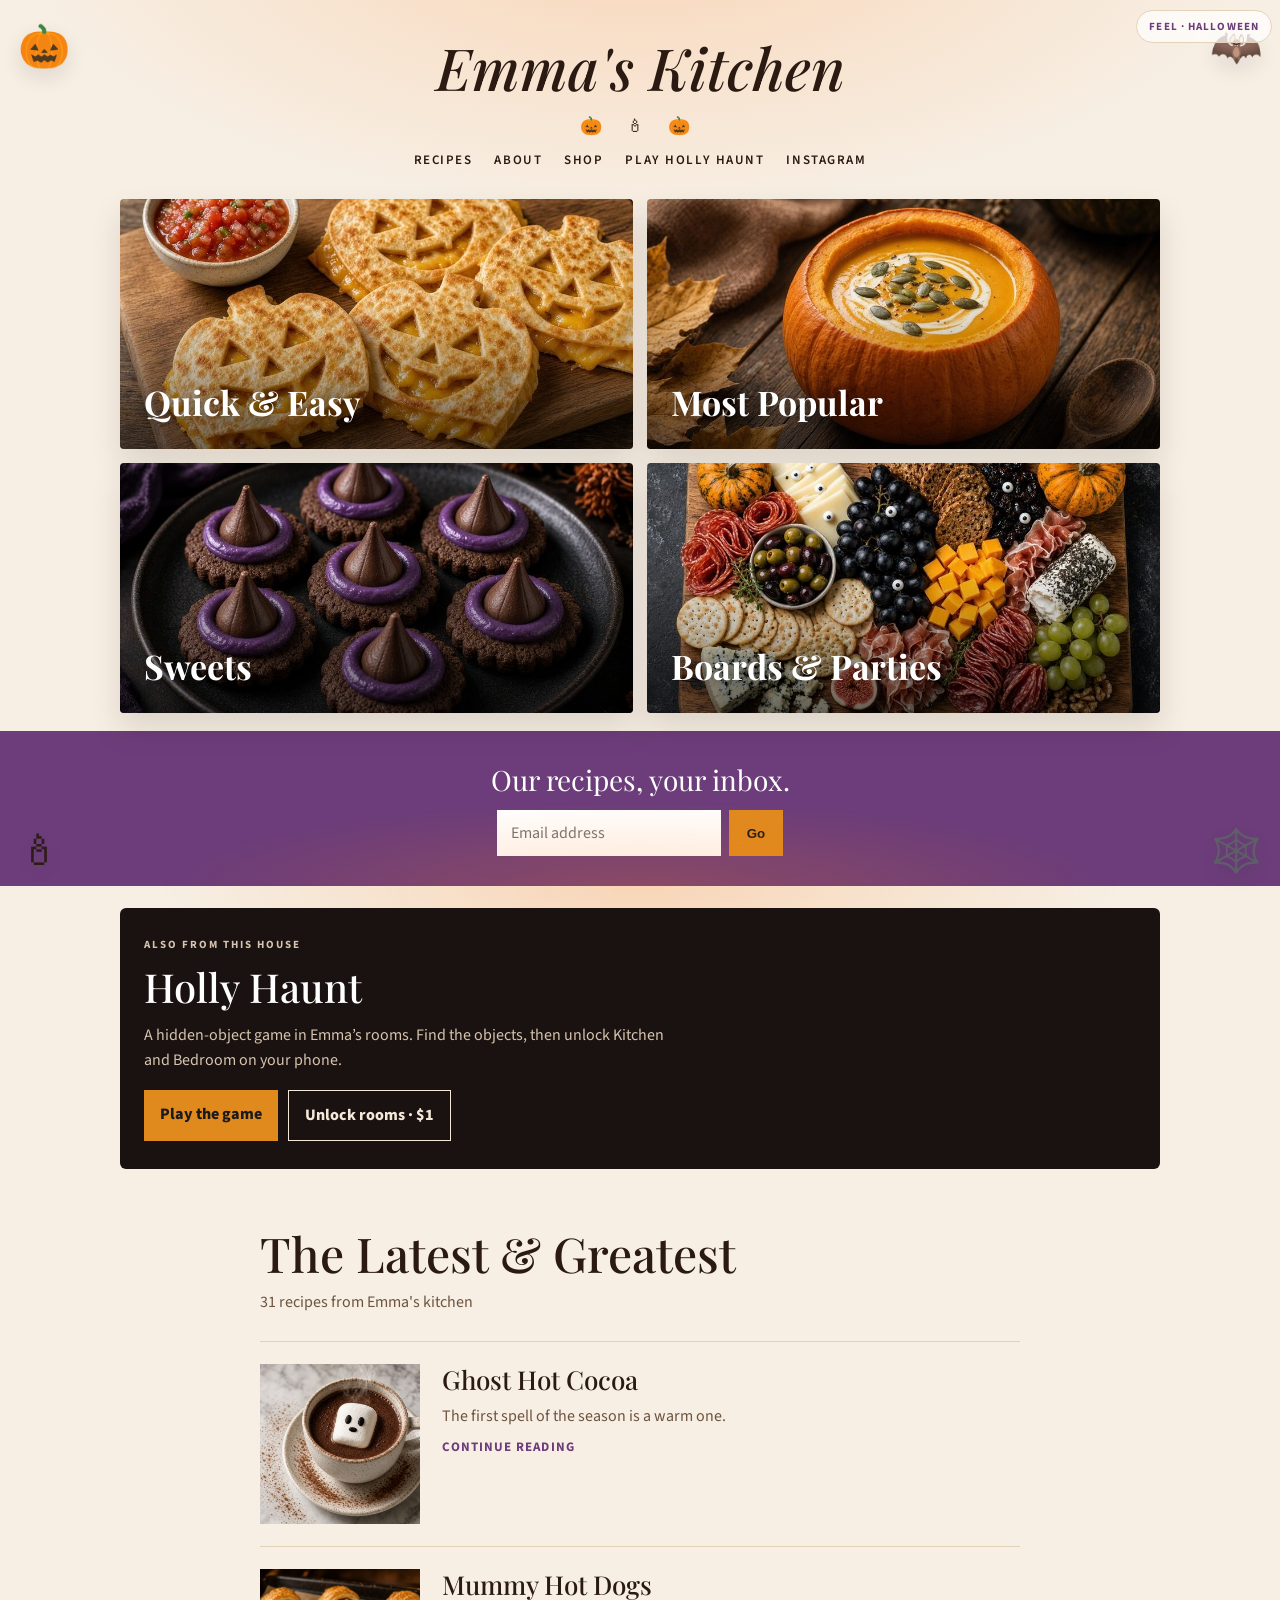
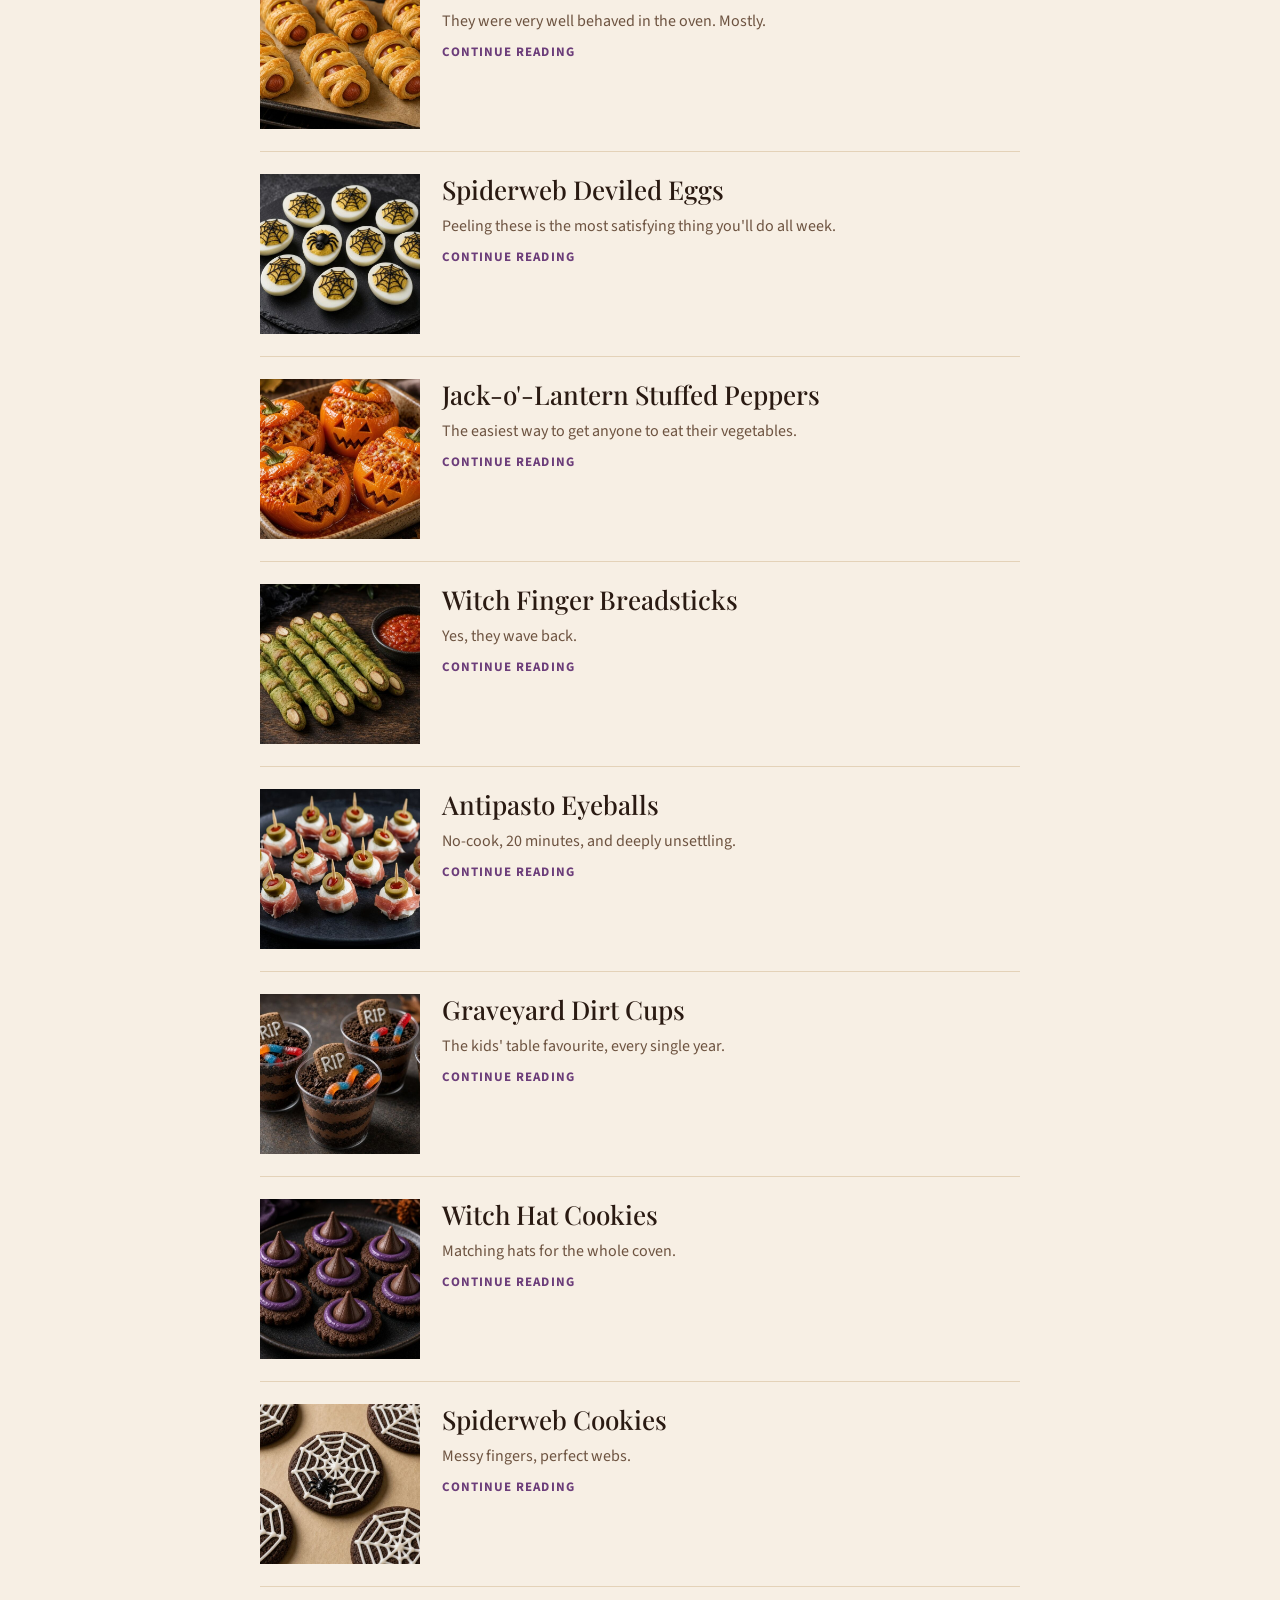
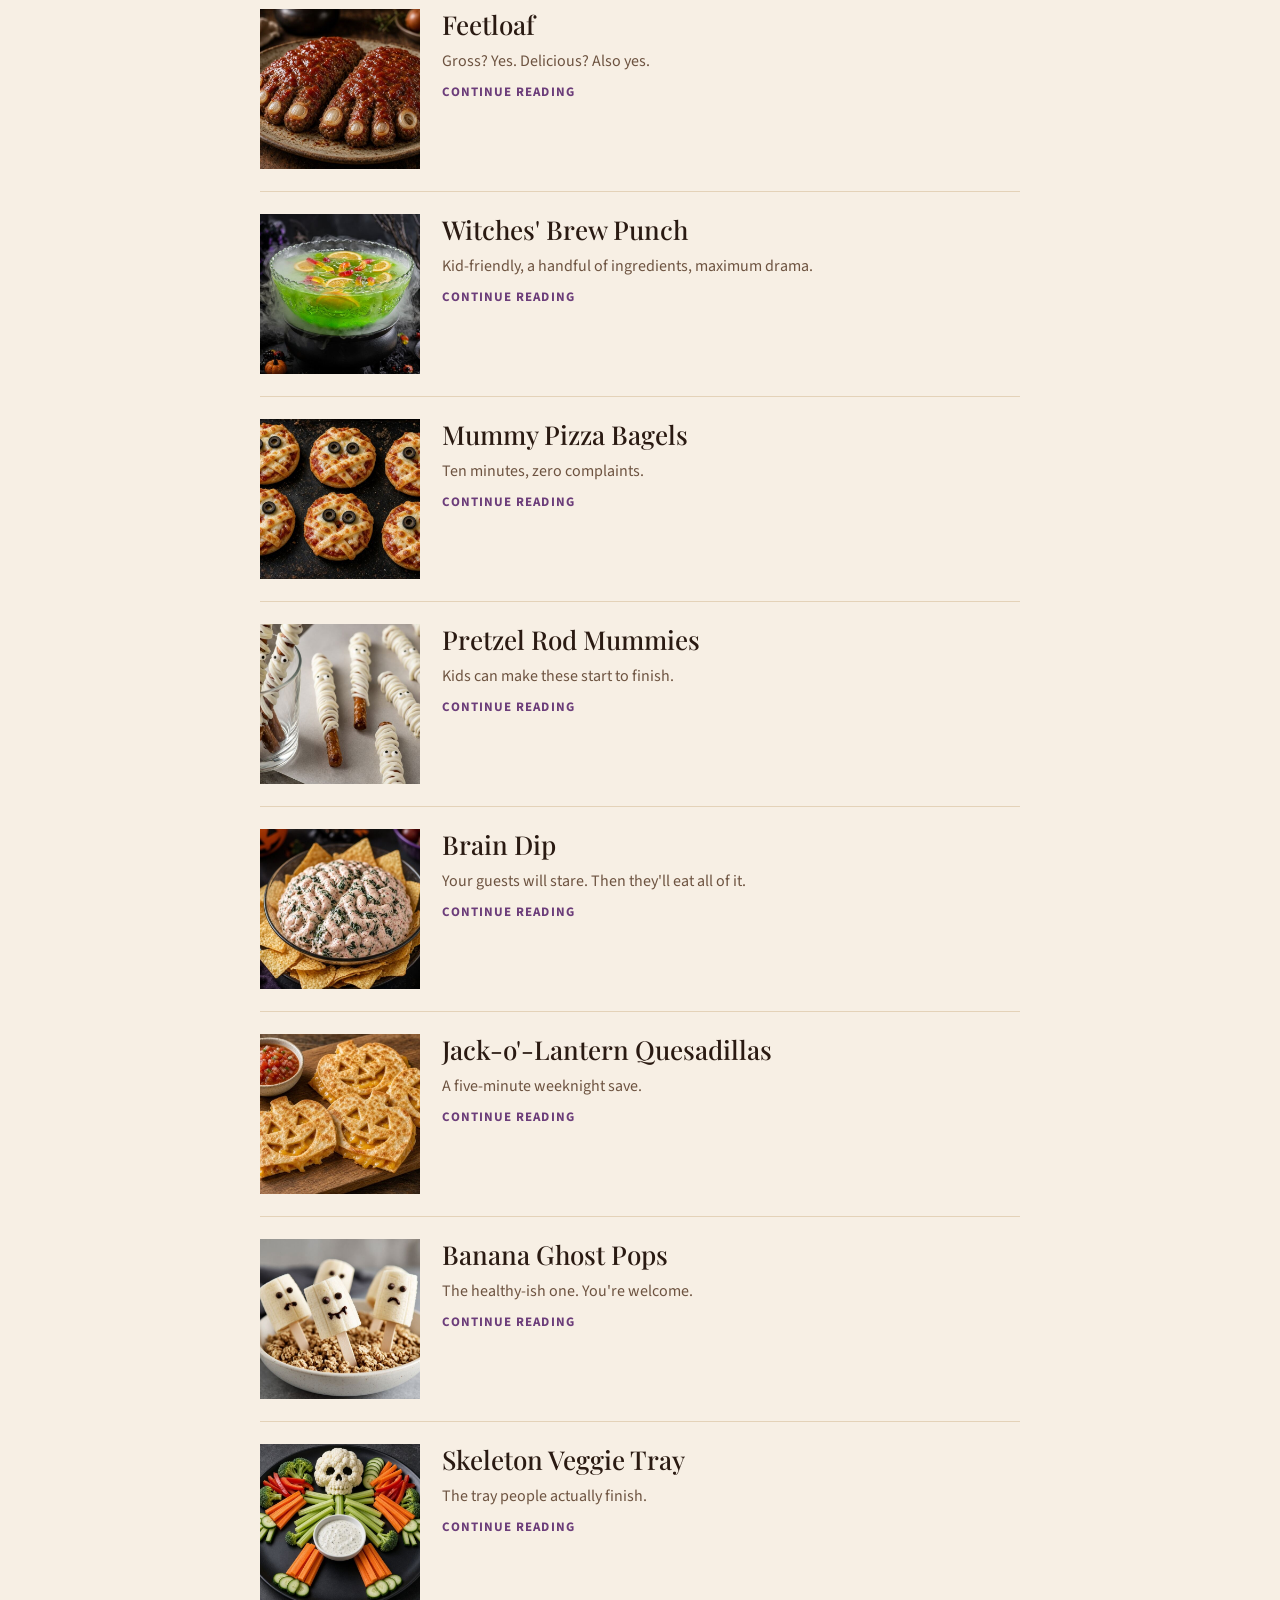
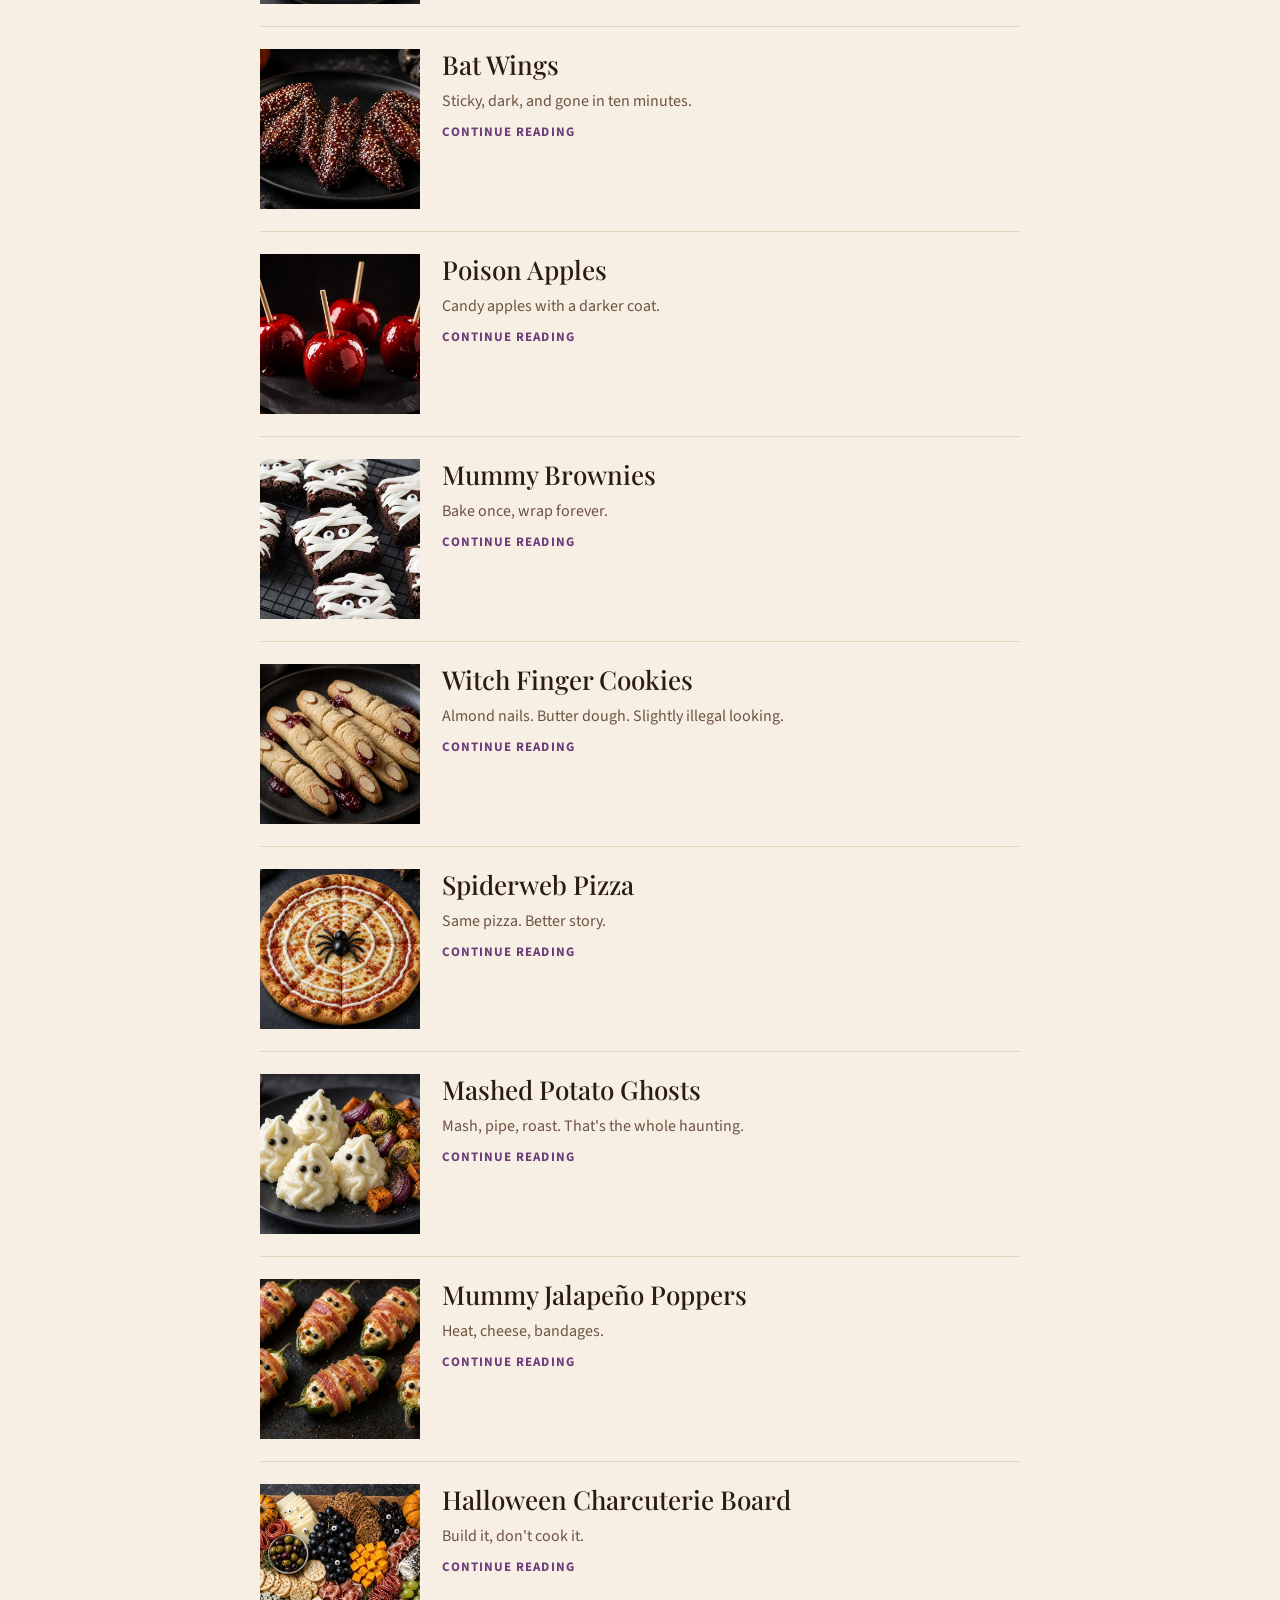
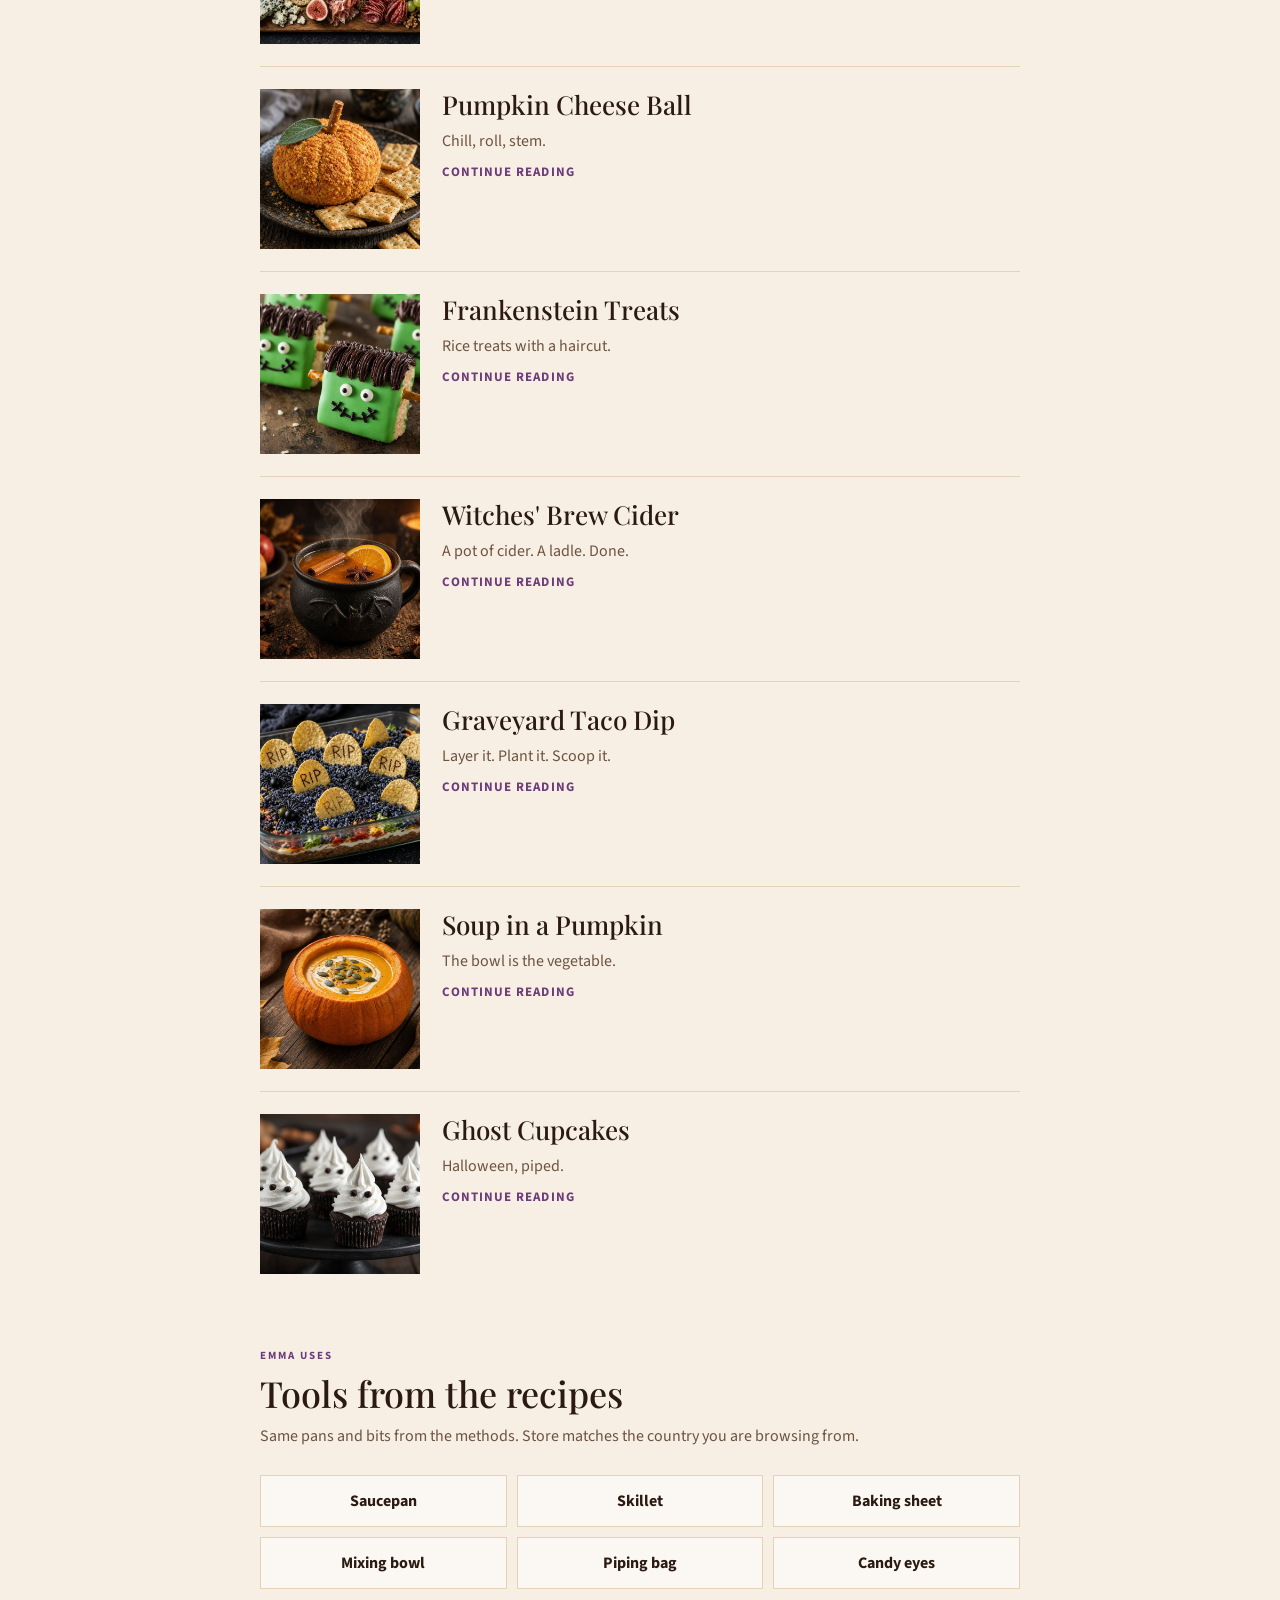
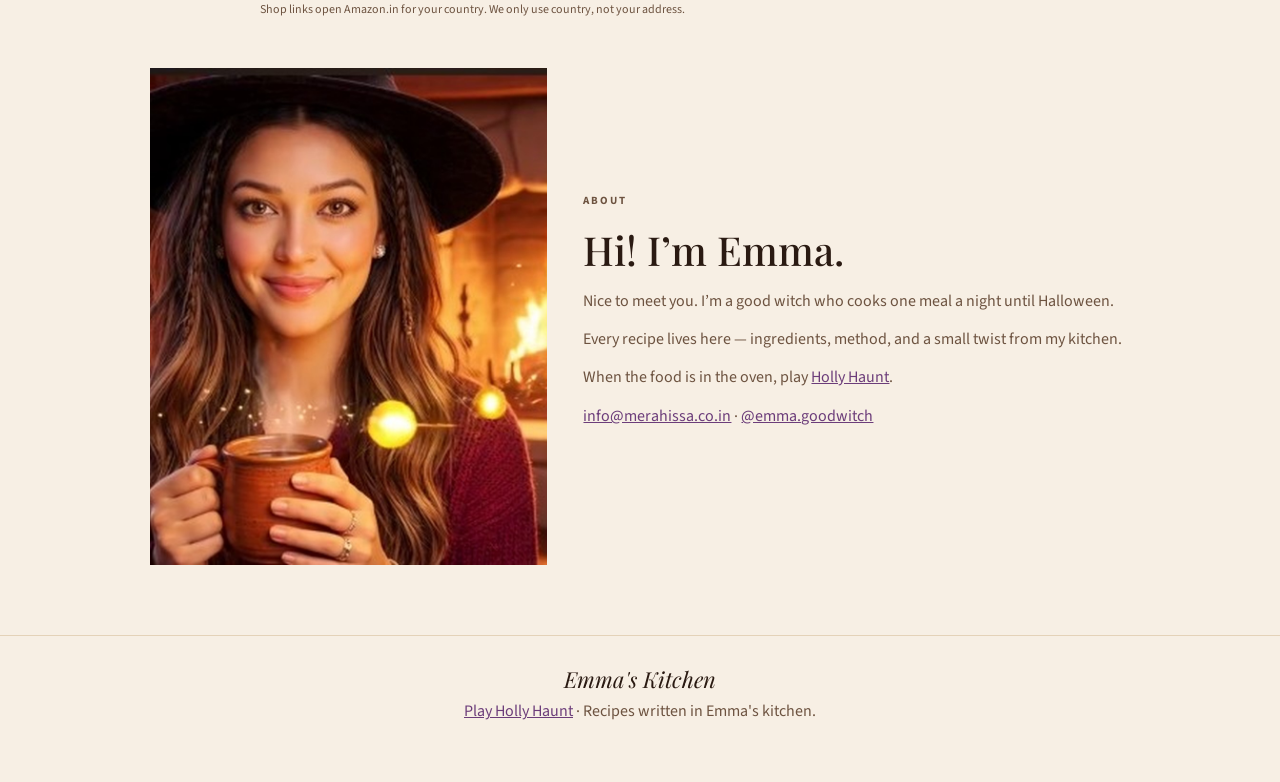
==== commit 7e3e721d: "About photo: Emma portrait" ====
--- a/emma/index.html
+++ b/emma/index.html
@@ -77,7 +77,7 @@
   </section>
 
   <section class="hi" id="about">
-    <img src="img/emma.jpg" alt="Emma in her kitchen" />
+    <img src="img/emma.jpg?v=6" alt="Emma" />
     <div>
       <p class="eyebrow">About</p>
       <h2>Hi! I’m Emma.</h2>
--- a/emma/styles.css
+++ b/emma/styles.css
@@ -167,7 +167,7 @@
   margin: 20px auto 70px;
   display: grid; grid-template-columns: .8fr 1.1fr; gap: 36px; align-items: center;
 }
-.hi img { width: 100%; aspect-ratio: 4/5; object-fit: cover; }
+.hi img { width: 100%; aspect-ratio: 4/5; object-fit: cover; object-position: center 18%; }
 .eyebrow { letter-spacing: .18em; text-transform: uppercase; font-size: 11px; font-weight: 700; color: var(--purple); }
 .hi h2 { font-family: var(--serif); font-size: 40px; font-weight: 500; margin: 6px 0 12px; }
 .hi p { color: var(--muted); line-height: 1.65; margin-bottom: 12px; }
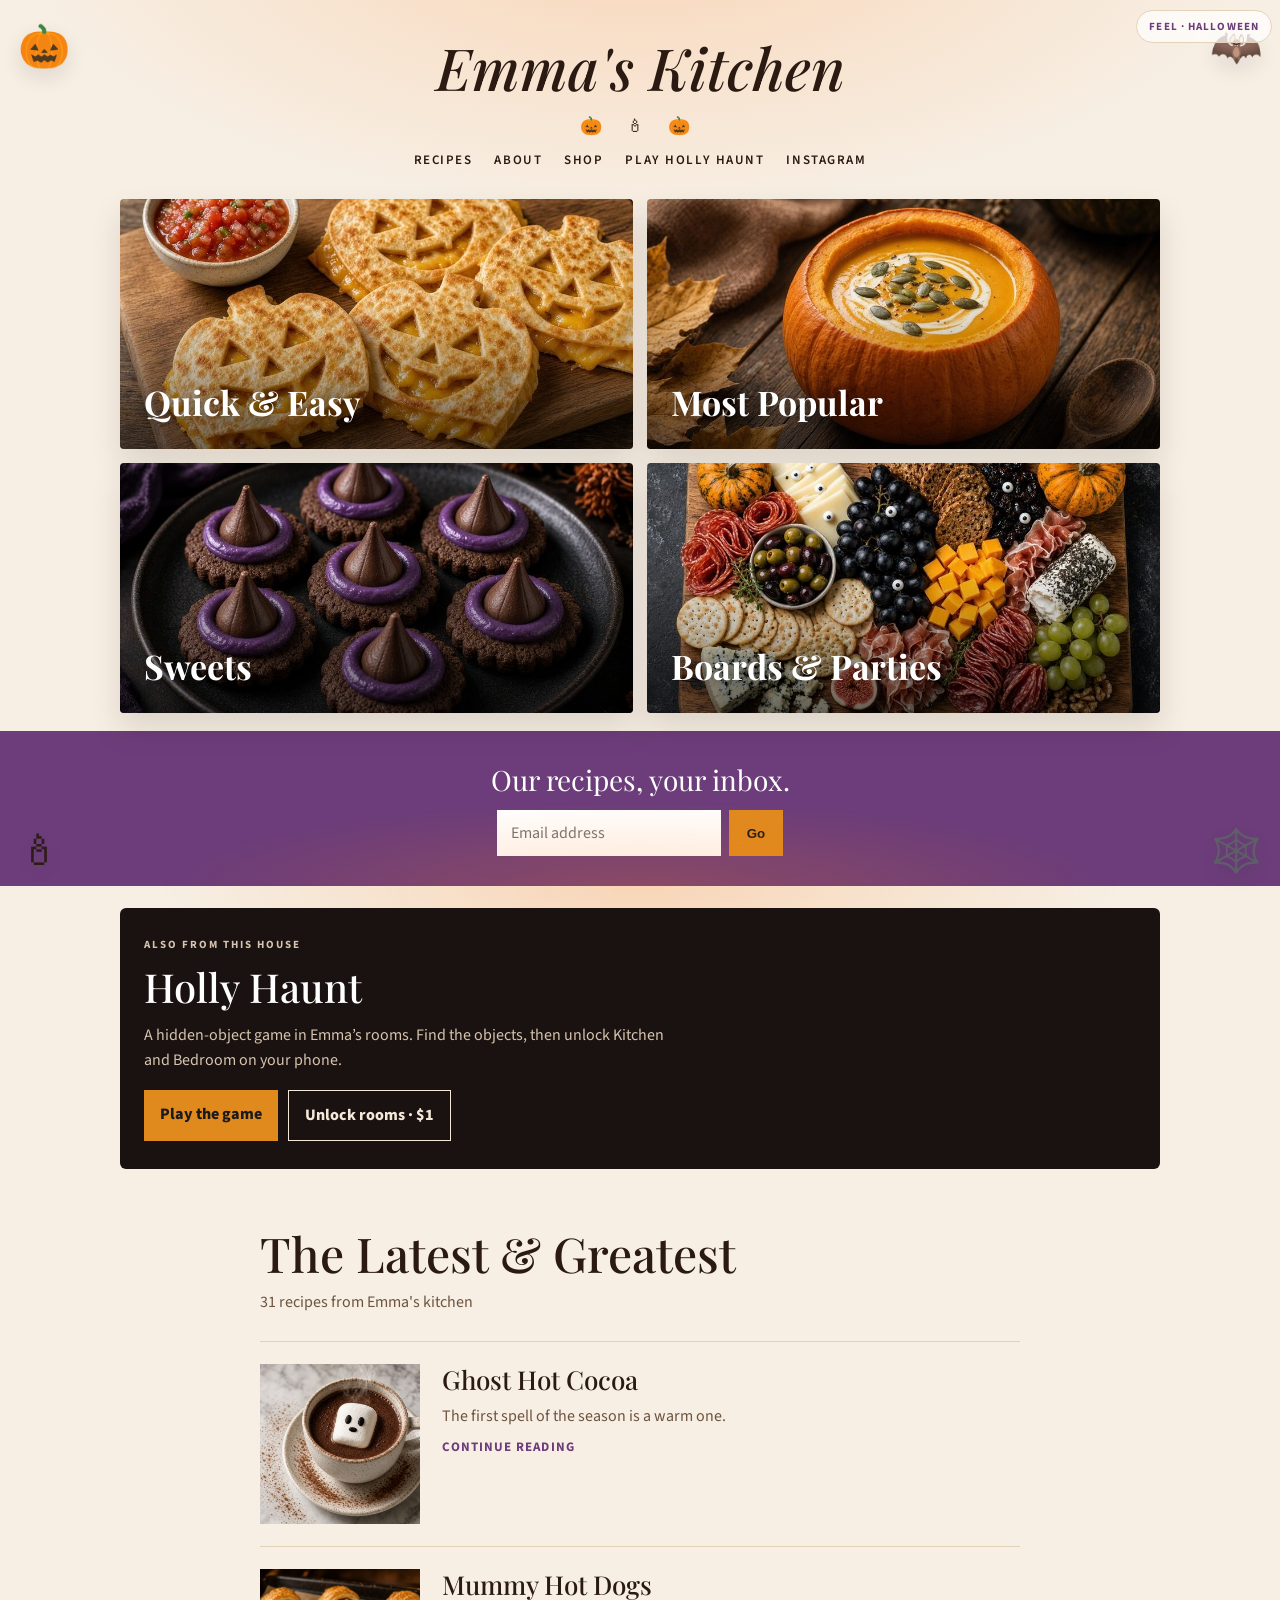
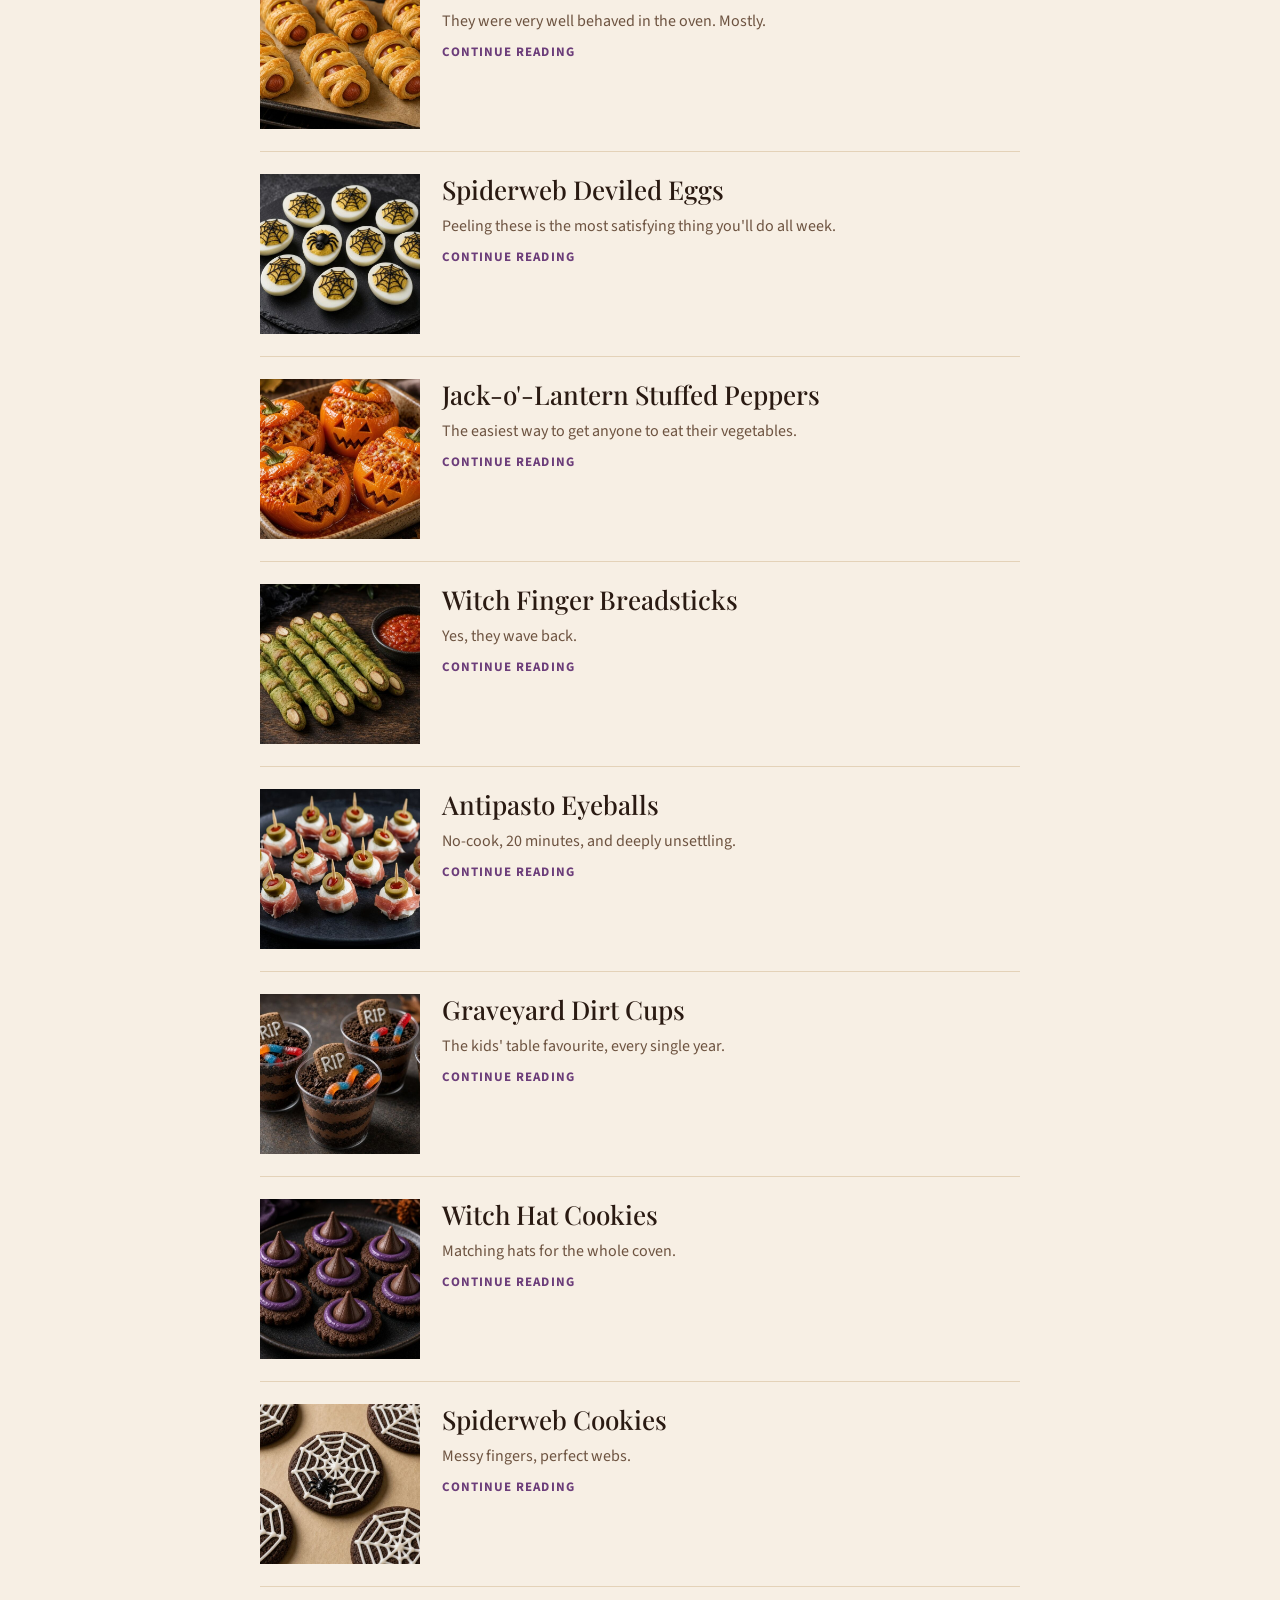
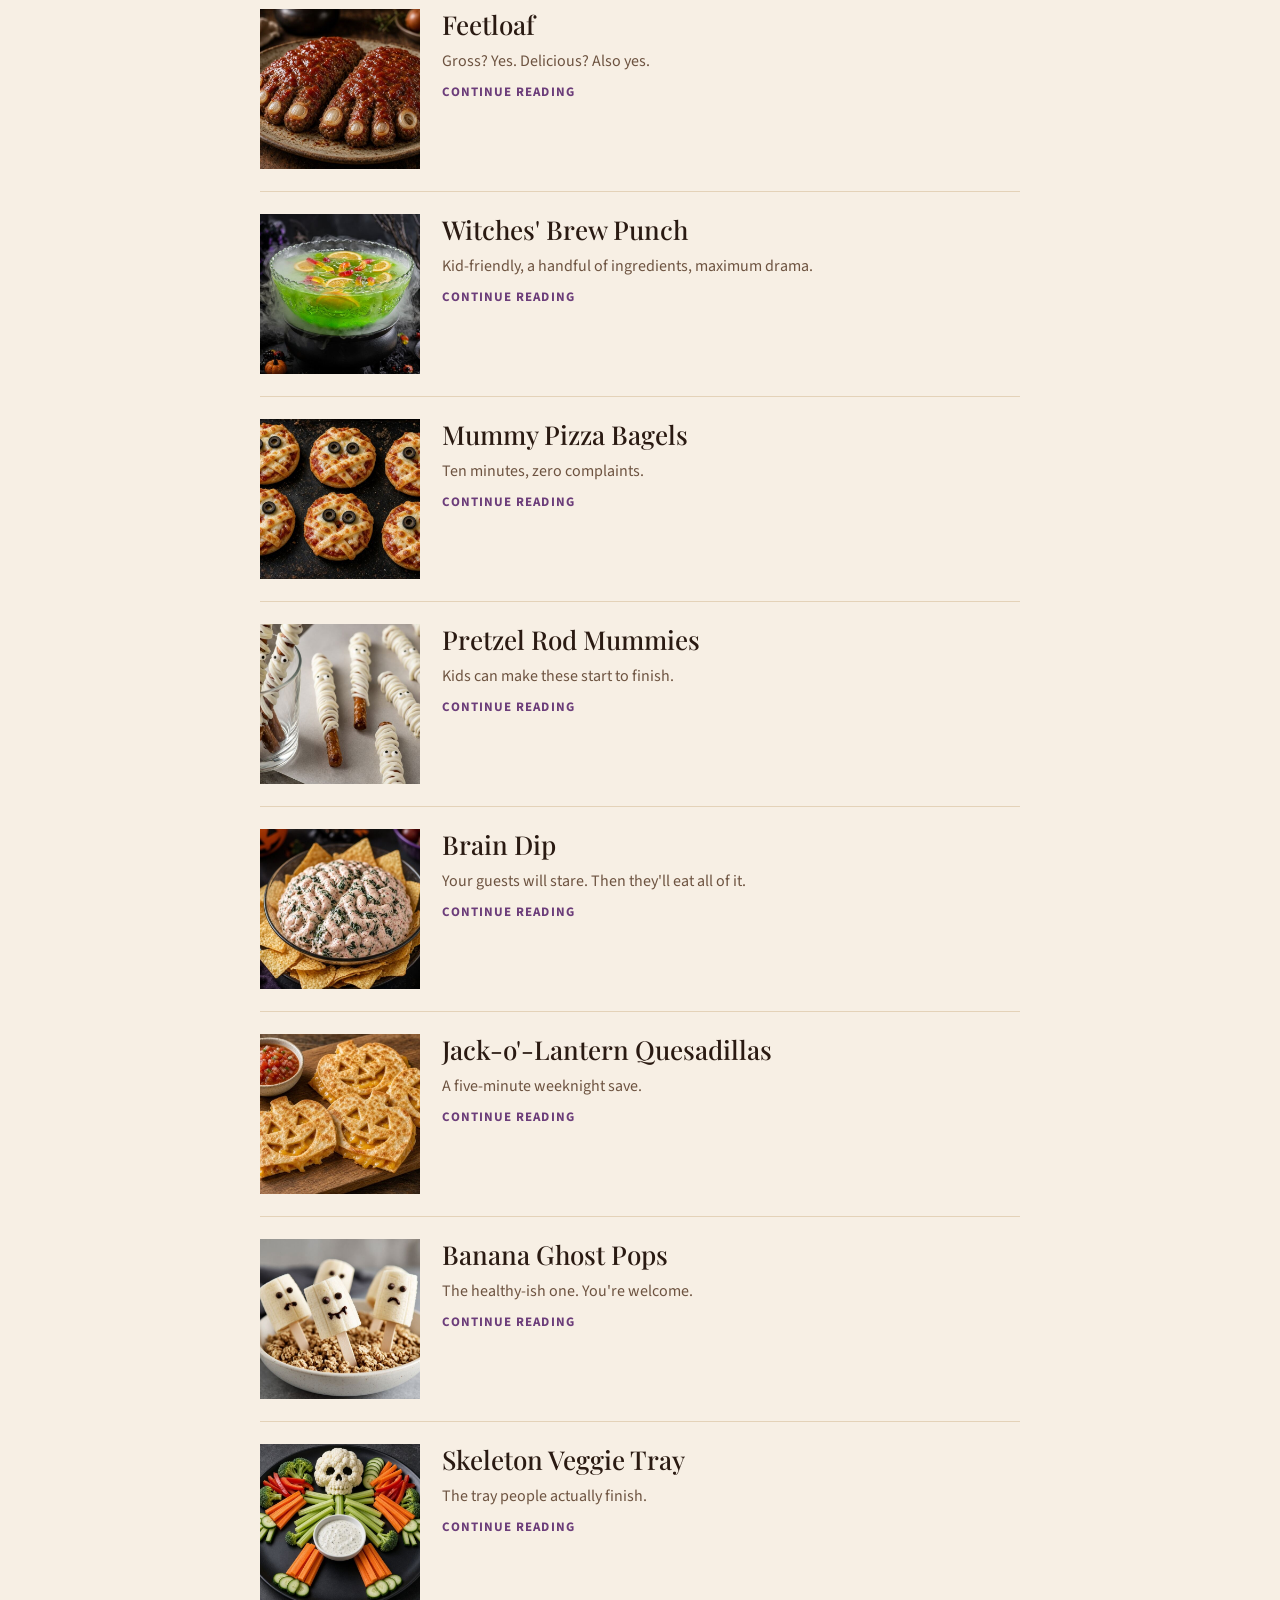
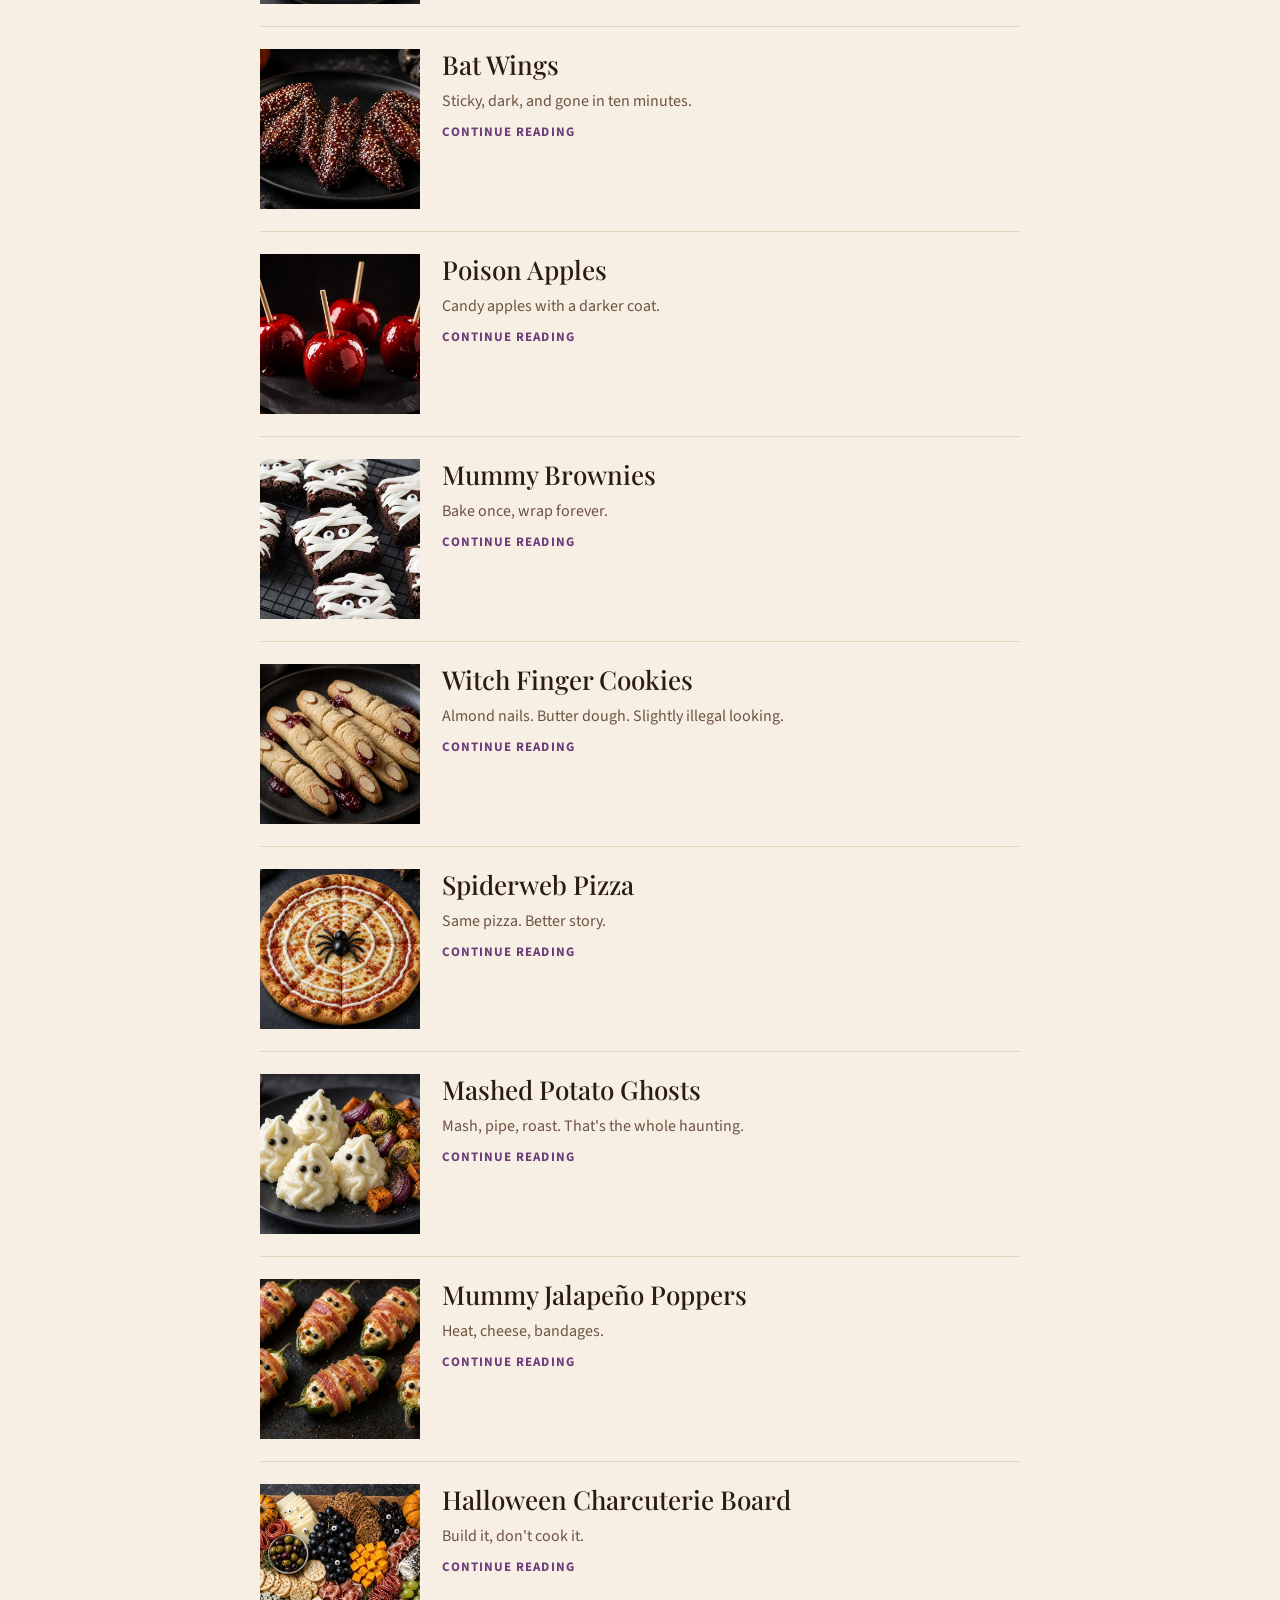
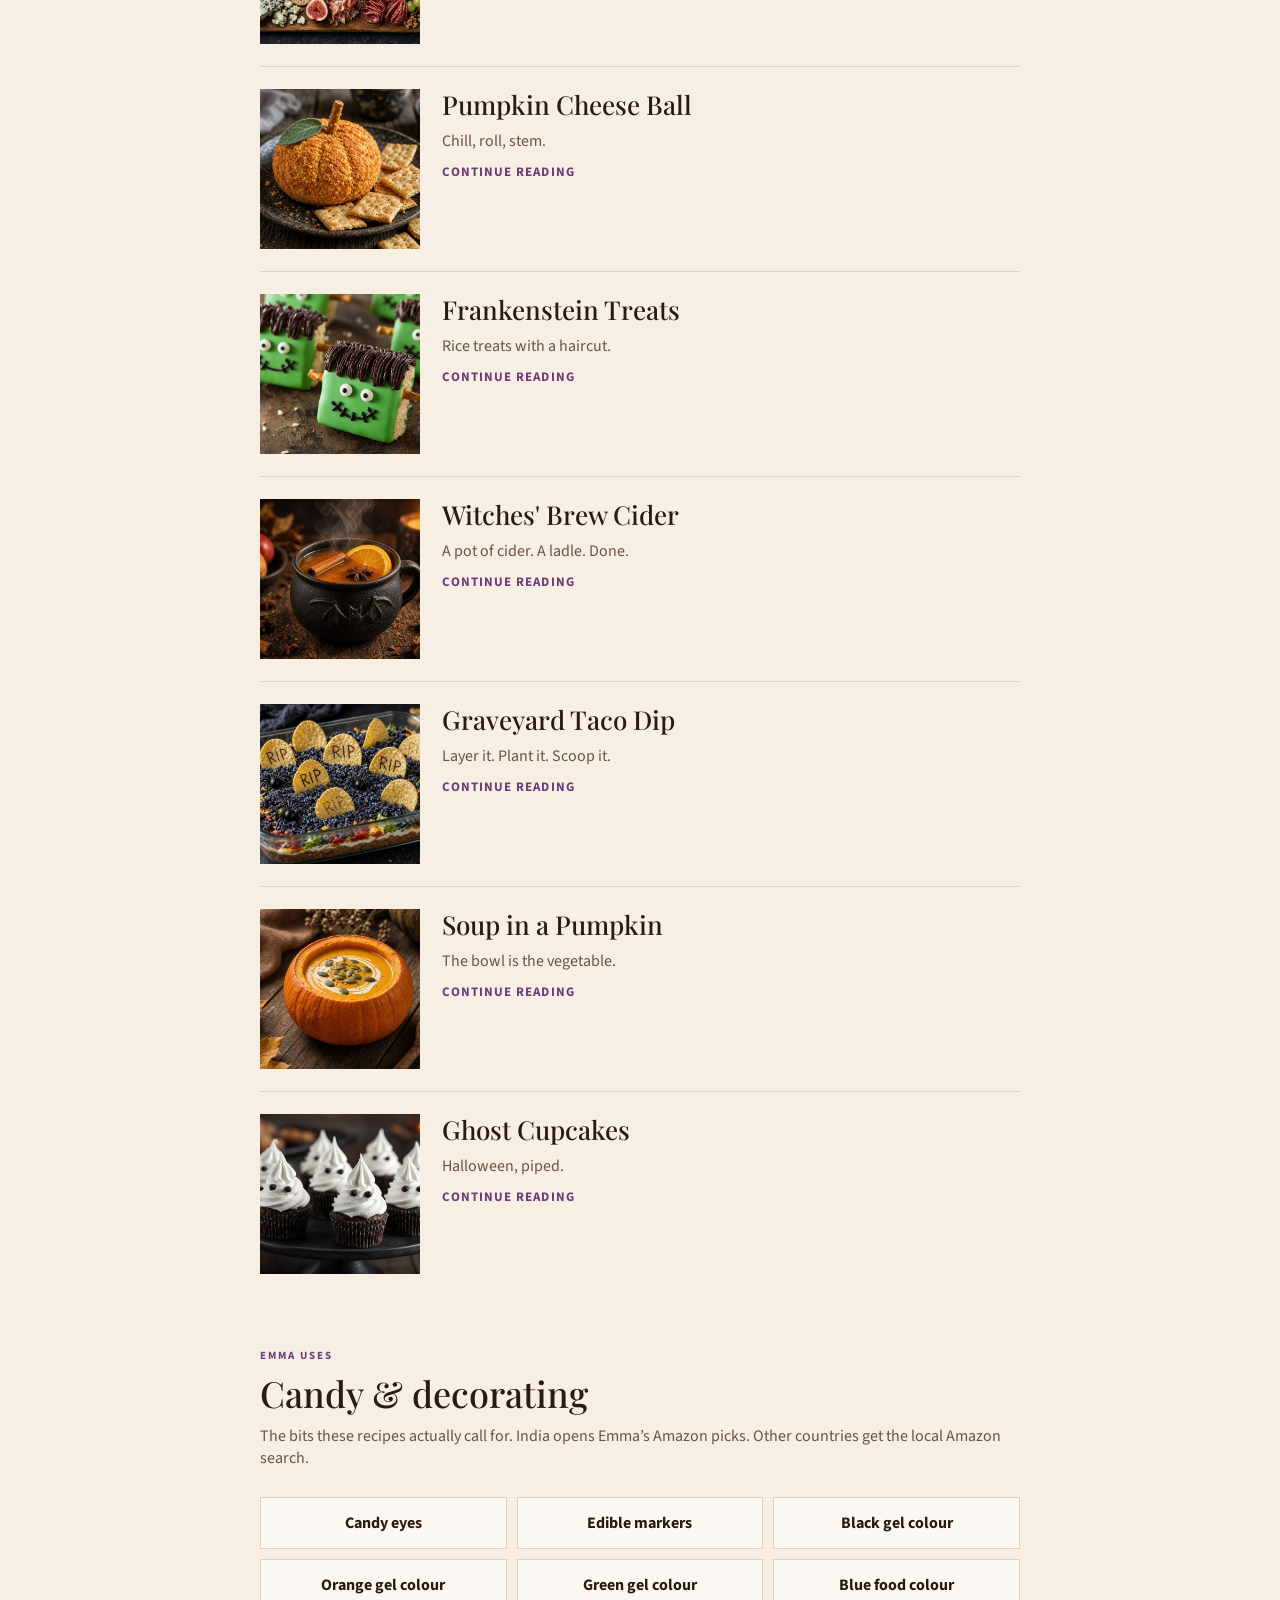
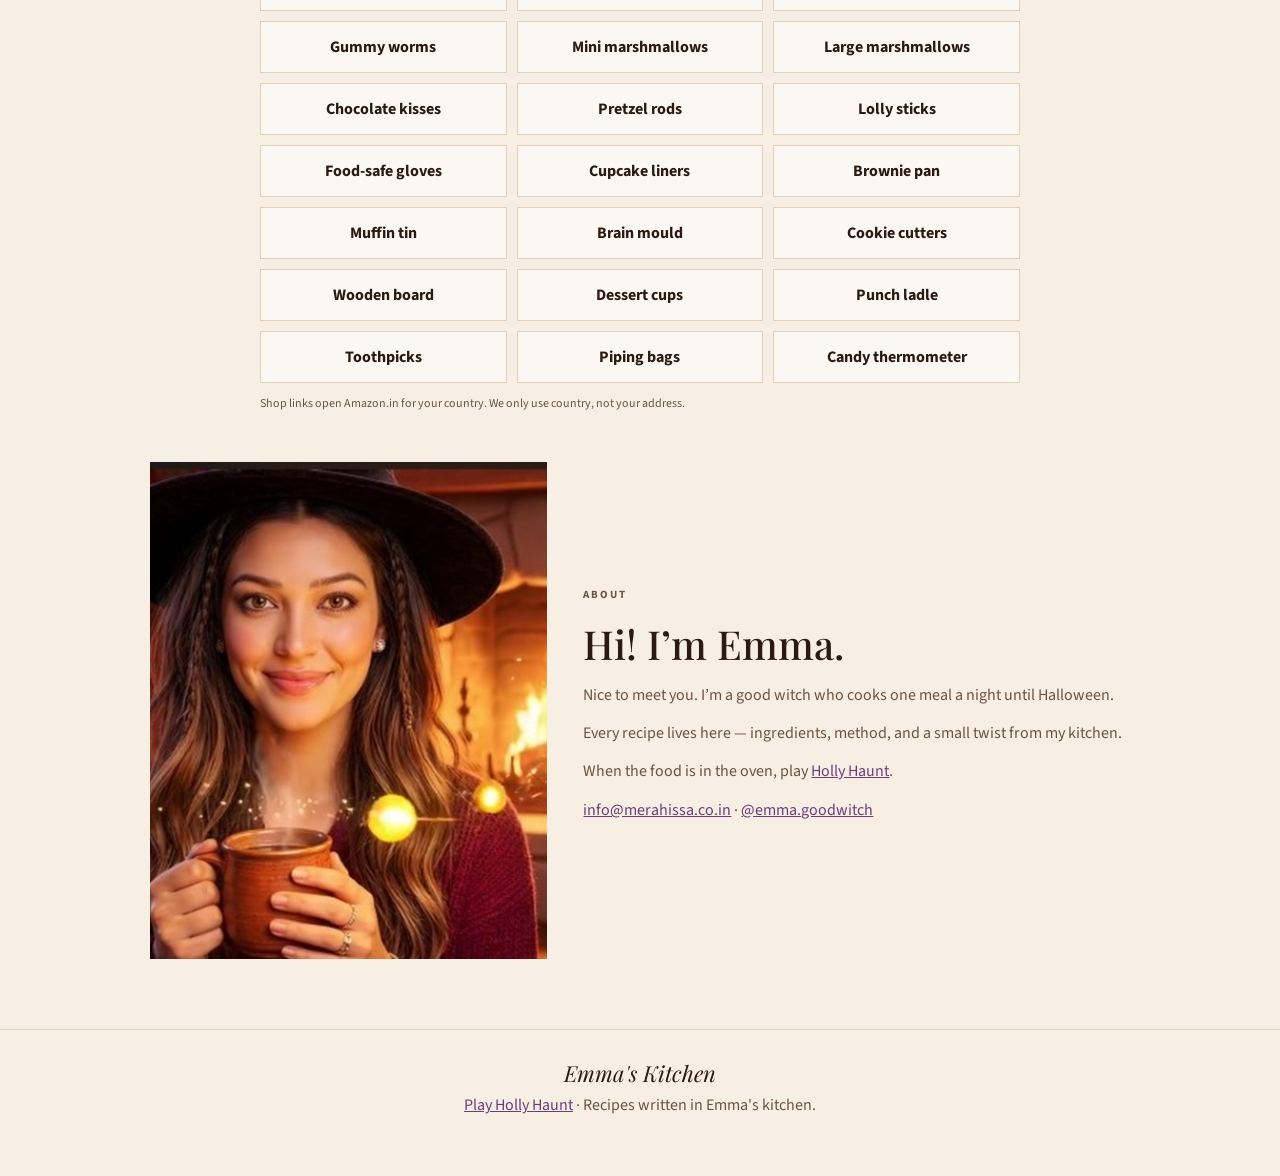
==== commit 307a1e44: "India affiliate picks: candy and decorating ASINs with emmathegoodwi-21" ====
--- a/emma/index.html
+++ b/emma/index.html
@@ -8,7 +8,7 @@
   <link rel="preconnect" href="https://fonts.googleapis.com" />
   <link rel="preconnect" href="https://fonts.gstatic.com" crossorigin />
   <link href="https://fonts.googleapis.com/css2?family=Playfair+Display:ital,wght@0,500;0,700;1,500&family=Source+Sans+3:wght@400;600;700&display=swap" rel="stylesheet" />
-  <link rel="stylesheet" href="styles.css?v=6" />
+  <link rel="stylesheet" href="styles.css?v=7" />
 </head>
 <body>
   <div class="glow" aria-hidden="true"></div>
@@ -70,8 +70,8 @@
 
   <section class="shop" id="shop">
     <p class="eyebrow">Emma uses</p>
-    <h2>Tools from the recipes</h2>
-    <p class="lede">Same pans and bits from the methods. Store matches the country you are browsing from.</p>
+    <h2>Candy & decorating</h2>
+    <p class="lede">The bits these recipes actually call for. India opens Emma’s Amazon picks. Other countries get the local Amazon search.</p>
     <div class="shop-grid"></div>
     <p class="fine">Detecting your store…</p>
   </section>
@@ -94,7 +94,7 @@
   </footer>
 
   <div id="recipe"></div>
-  <script src="meals.js?v=6"></script>
-  <script src="app.js?v=6"></script>
+  <script src="meals.js?v=7"></script>
+  <script src="app.js?v=7"></script>
 </body>
 </html>
